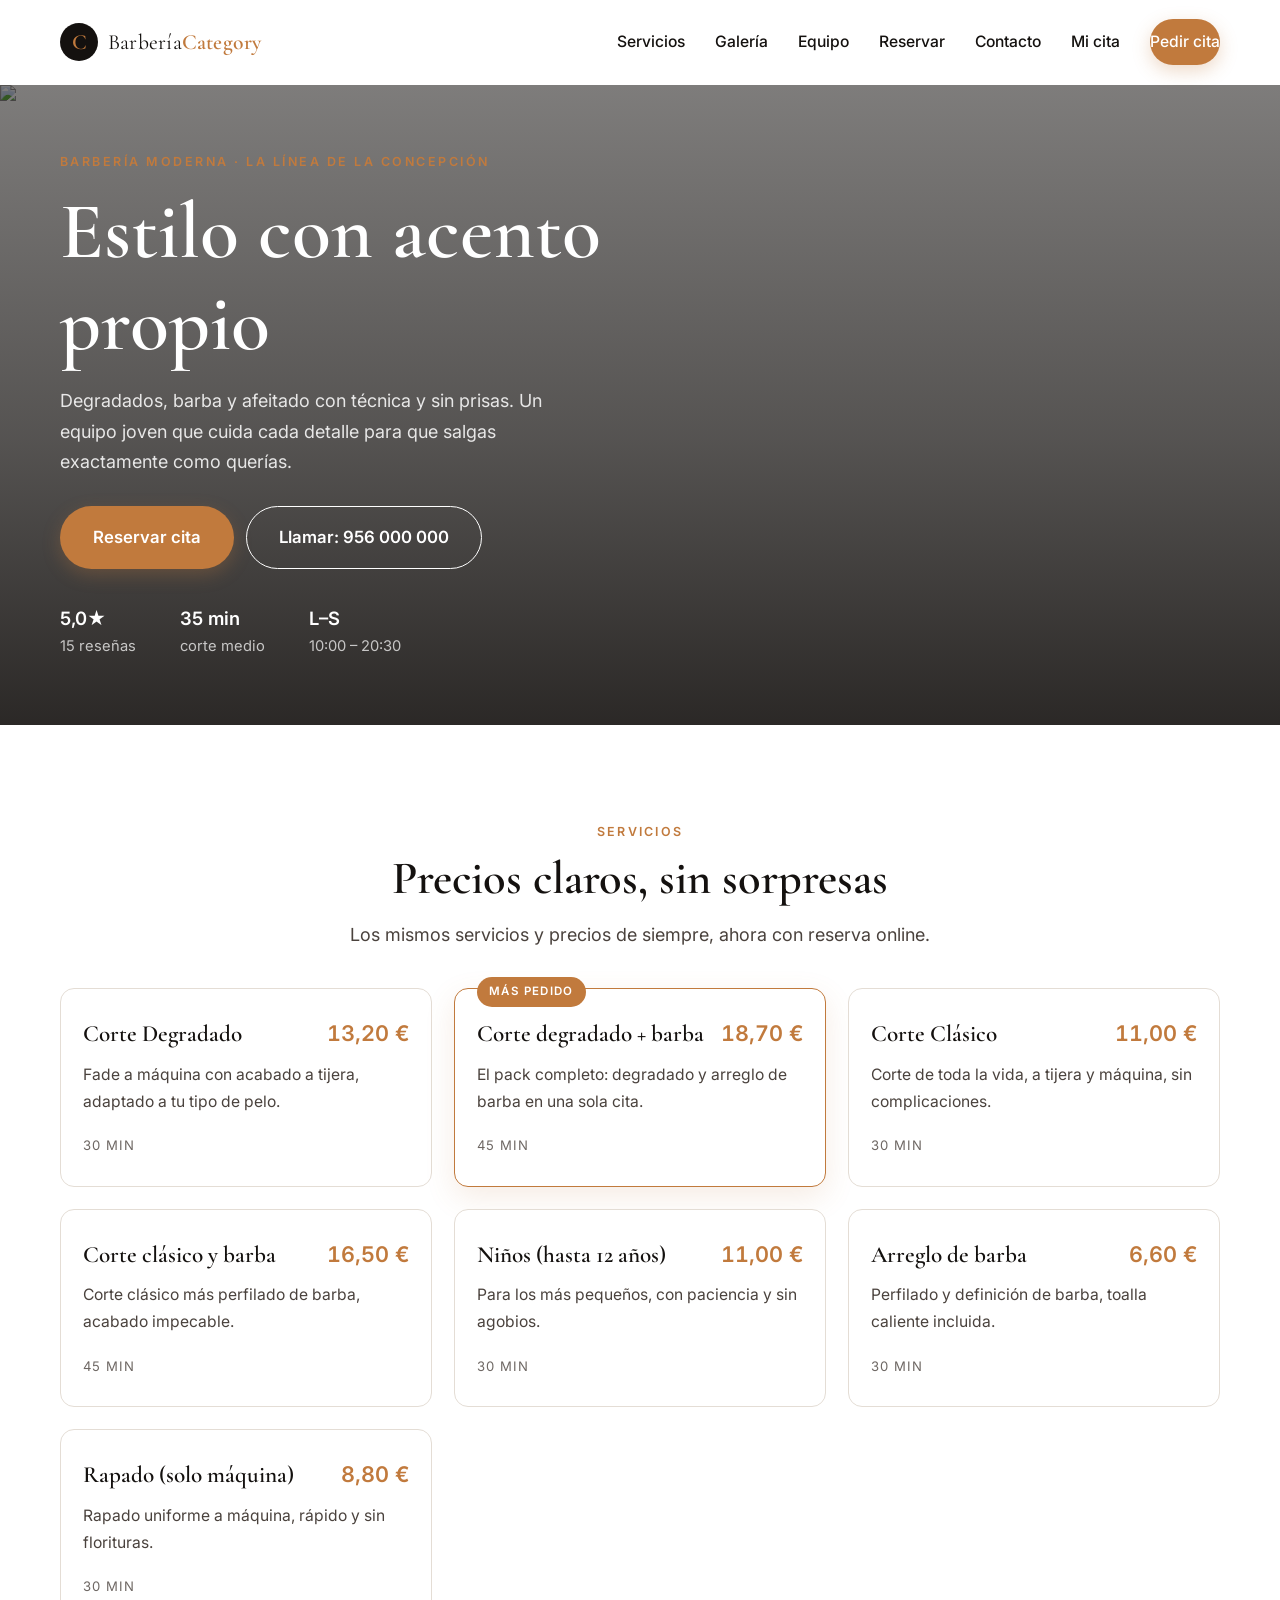
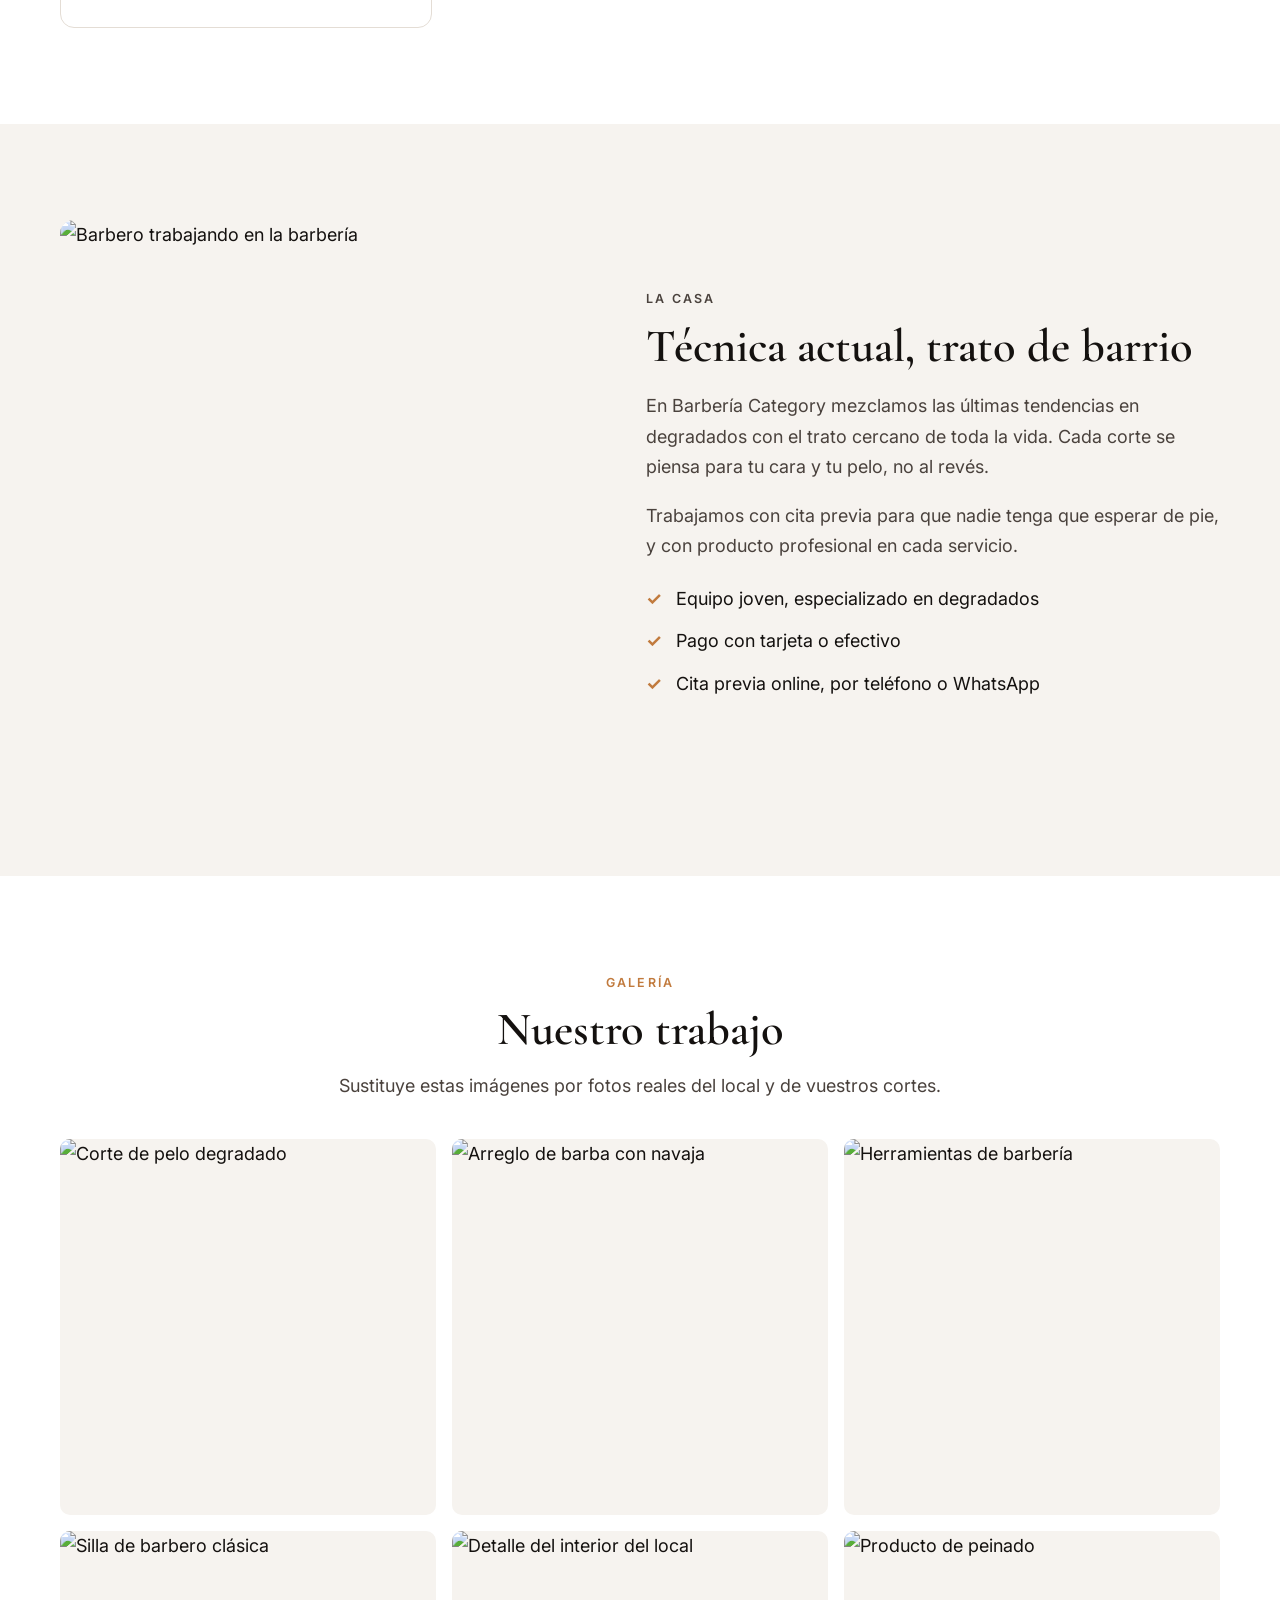
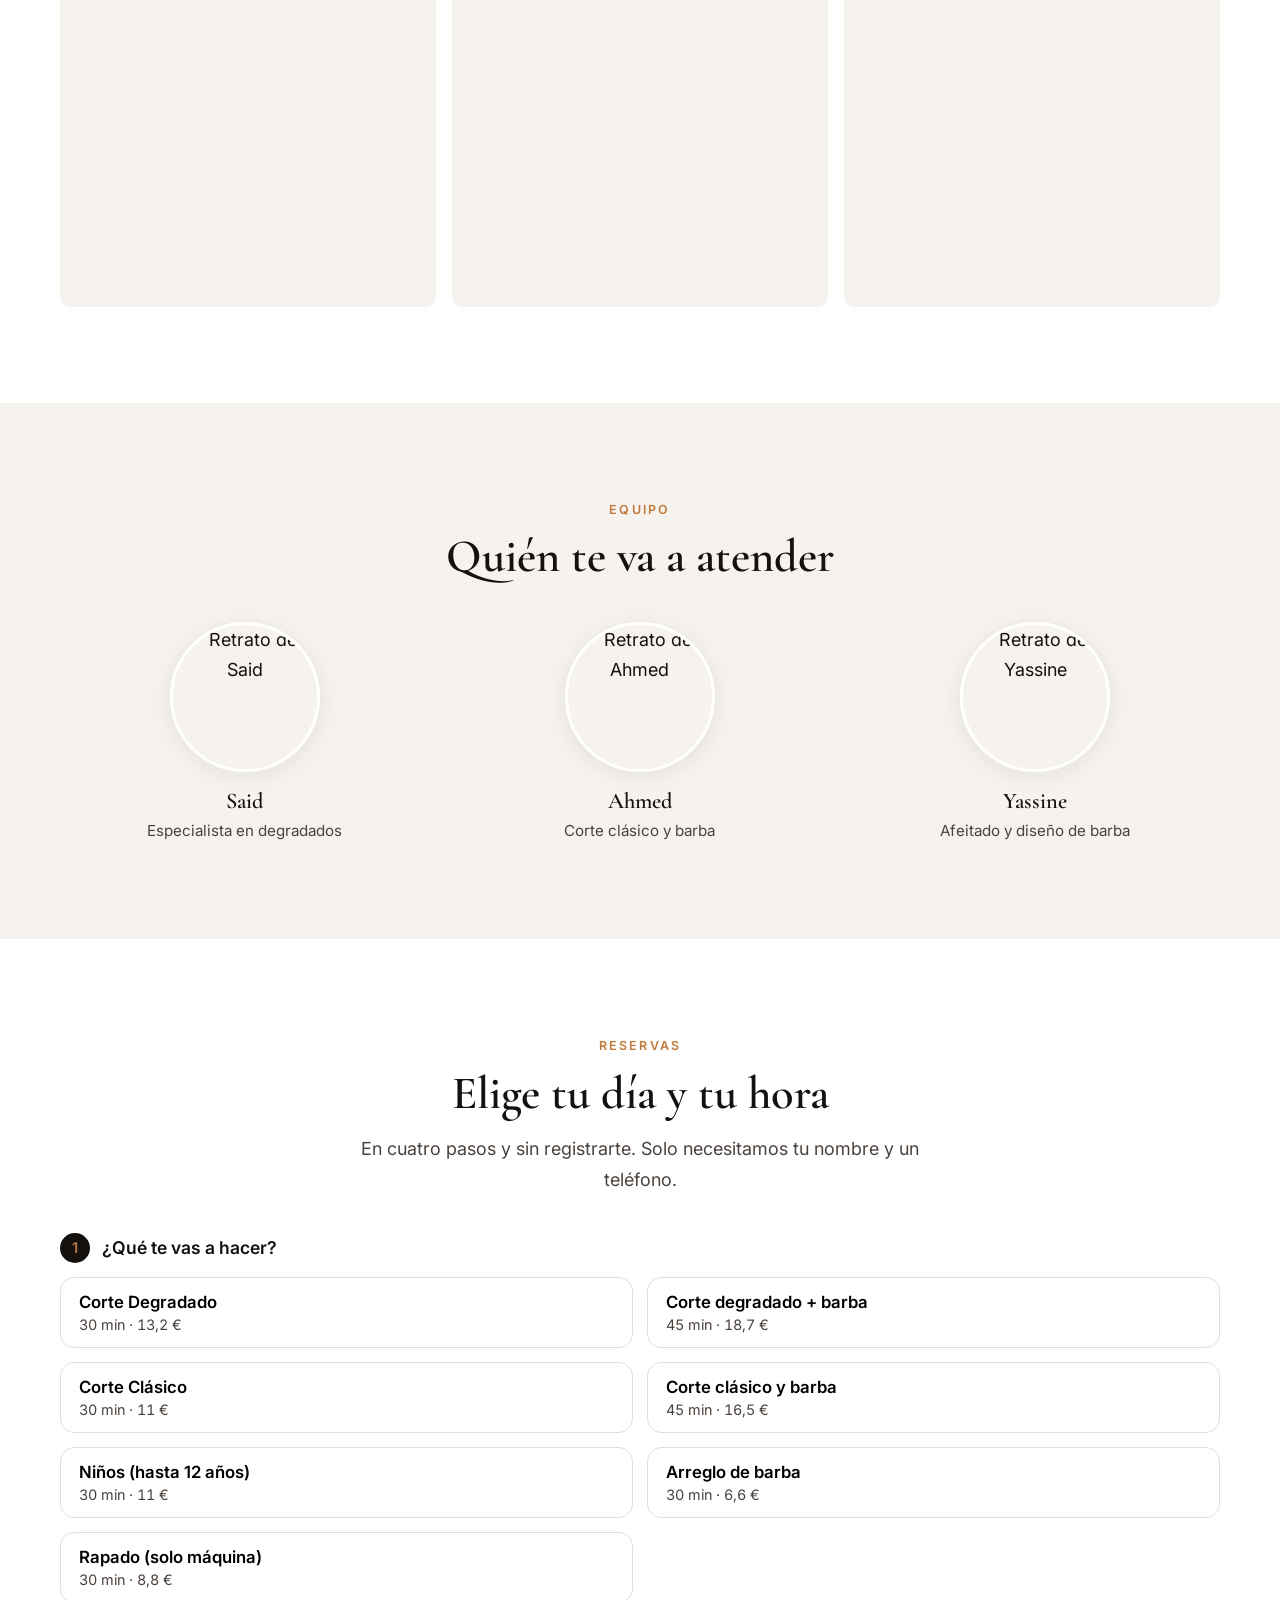
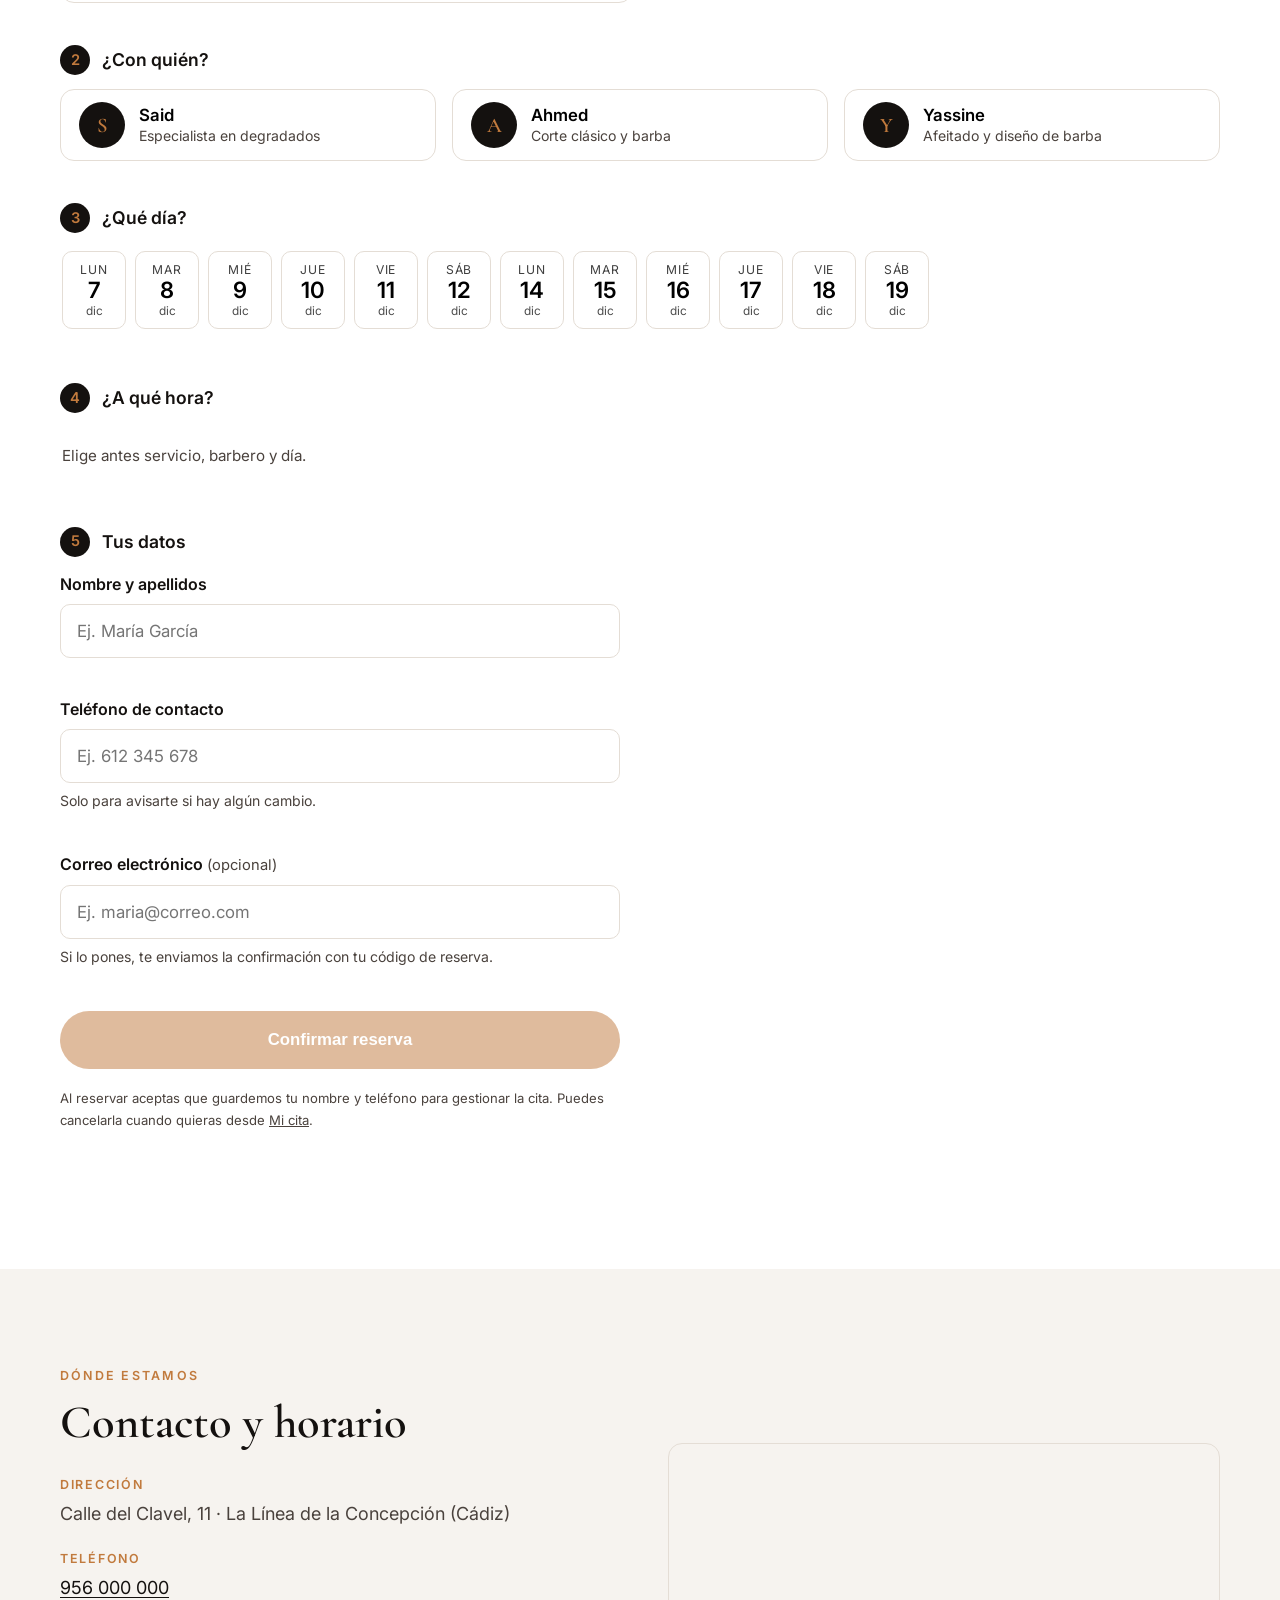
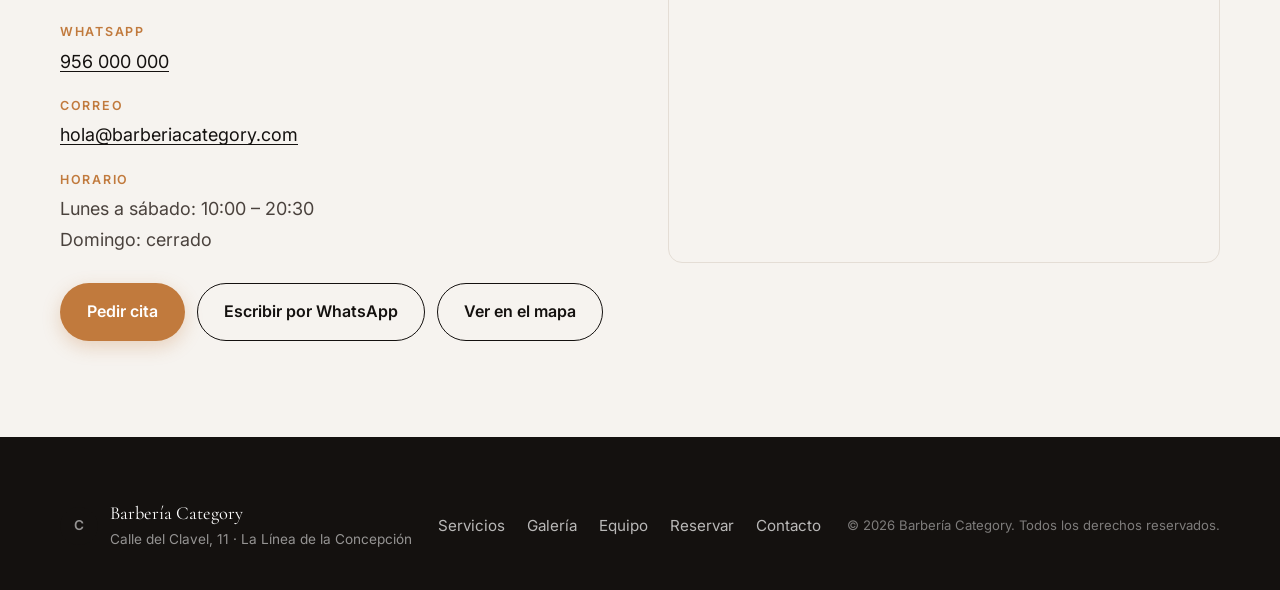
==== demos/barberia-category/index.html @ 3d7990b7 "feat: add Barbería Category visual demo landing Restyled clone of the Barbería Domínguez template (o" ====
<!DOCTYPE html>
<html lang="es">
<head>
<meta charset="UTF-8">
<meta name="viewport" content="width=device-width, initial-scale=1.0">
<title>Barbería Category — Barbería en La Línea de la Concepción</title>
<meta name="description" content="Barbería Category: cortes degradados, barba y afeitado en La Línea de la Concepción. Reserva tu cita online en segundos.">
<link rel="preconnect" href="https://fonts.googleapis.com">
<link rel="preconnect" href="https://fonts.gstatic.com" crossorigin>
<link href="https://fonts.googleapis.com/css2?family=Cormorant+Garamond:wght@400;500;600&family=Inter:wght@300;400;500;600&display=swap" rel="stylesheet">
<link rel="stylesheet" href="styles.css?v=1">
</head>
<body>

<!-- ============ CABECERA ============ -->
<header class="header" id="header">
  <div class="container header__inner">
    <a href="#inicio" class="logo">
      <span class="logo__mark">C</span>
      <span class="logo__text">Barbería<strong>Category</strong></span>
    </a>

    <nav class="nav" id="nav">
      <a href="#servicios">Servicios</a>
      <a href="#galeria">Galería</a>
      <a href="#equipo">Equipo</a>
      <a href="#reservar">Reservar</a>
      <a href="#contacto">Contacto</a>
      <a href="mi-cita.html">Mi cita</a>
      <a href="#reservar" class="btn btn--primary nav__cta">Pedir cita</a>
    </nav>

    <button class="burger" id="burger" aria-label="Abrir menú" aria-expanded="false" aria-controls="nav">
      <span></span><span></span><span></span>
    </button>
  </div>
</header>

<!-- ============ HERO ============ -->
<section class="hero" id="inicio">
  <!-- IMAGEN 1: cambia el src por una foto real del local (recomendado 1600x1000px) -->
  <img class="hero__bg"
       src="https://images.unsplash.com/photo-1503951914875-452162b0f3f1?auto=format&fit=crop&w=1600&q=80"
       alt="Interior de la barbería">
  <div class="hero__overlay"></div>

  <div class="container hero__content">
    <p class="hero__eyebrow">Barbería moderna · La Línea de la Concepción</p>
    <h1 class="hero__title">Estilo con acento propio</h1>
    <p class="hero__text">
      Degradados, barba y afeitado con técnica y sin prisas. Un equipo joven
      que cuida cada detalle para que salgas exactamente como querías.
    </p>
    <div class="hero__actions">
      <a href="#reservar" class="btn btn--primary btn--lg">Reservar cita</a>
      <a href="tel:+34956000000" class="btn btn--ghost btn--lg">Llamar: 956 000 000</a>
    </div>
    <ul class="hero__facts">
      <li><strong>5,0★</strong> 15 reseñas</li>
      <li><strong>35 min</strong> corte medio</li>
      <li><strong>L–S</strong> 10:00 – 20:30</li>
    </ul>
  </div>
</section>

<!-- ============ SERVICIOS ============ -->
<section class="section" id="servicios">
  <div class="container">
    <header class="section__head">
      <p class="eyebrow">Servicios</p>
      <h2 class="section__title">Precios claros, sin sorpresas</h2>
      <p class="section__sub">Los mismos servicios y precios de siempre, ahora con reserva online.</p>
    </header>

    <div class="services">
      <article class="service">
        <div class="service__top">
          <h3>Corte Degradado</h3>
          <span class="service__price">13,20 €</span>
        </div>
        <p>Fade a máquina con acabado a tijera, adaptado a tu tipo de pelo.</p>
        <span class="service__meta">30 min</span>
      </article>

      <article class="service service--featured">
        <span class="service__tag">Más pedido</span>
        <div class="service__top">
          <h3>Corte degradado + barba</h3>
          <span class="service__price">18,70 €</span>
        </div>
        <p>El pack completo: degradado y arreglo de barba en una sola cita.</p>
        <span class="service__meta">45 min</span>
      </article>

      <article class="service">
        <div class="service__top">
          <h3>Corte Clásico</h3>
          <span class="service__price">11,00 €</span>
        </div>
        <p>Corte de toda la vida, a tijera y máquina, sin complicaciones.</p>
        <span class="service__meta">30 min</span>
      </article>

      <article class="service">
        <div class="service__top">
          <h3>Corte clásico y barba</h3>
          <span class="service__price">16,50 €</span>
        </div>
        <p>Corte clásico más perfilado de barba, acabado impecable.</p>
        <span class="service__meta">45 min</span>
      </article>

      <article class="service">
        <div class="service__top">
          <h3>Niños (hasta 12 años)</h3>
          <span class="service__price">11,00 €</span>
        </div>
        <p>Para los más pequeños, con paciencia y sin agobios.</p>
        <span class="service__meta">30 min</span>
      </article>

      <article class="service">
        <div class="service__top">
          <h3>Arreglo de barba</h3>
          <span class="service__price">6,60 €</span>
        </div>
        <p>Perfilado y definición de barba, toalla caliente incluida.</p>
        <span class="service__meta">30 min</span>
      </article>

      <article class="service">
        <div class="service__top">
          <h3>Rapado (solo máquina)</h3>
          <span class="service__price">8,80 €</span>
        </div>
        <p>Rapado uniforme a máquina, rápido y sin florituras.</p>
        <span class="service__meta">30 min</span>
      </article>
    </div>
  </div>
</section>

<!-- ============ SOBRE NOSOTROS ============ -->
<section class="section section--alt" id="nosotros">
  <div class="container about">
    <div class="about__media">
      <!-- IMAGEN 2: cambia el src (recomendado 900x1100px) -->
      <img src="https://images.unsplash.com/photo-1585747860715-2ba37e788b70?auto=format&fit=crop&w=900&q=80"
           alt="Barbero trabajando en la barbería" loading="lazy">
    </div>
    <div class="about__text">
      <p class="eyebrow">La casa</p>
      <h2 class="section__title">Técnica actual, trato de barrio</h2>
      <p>
        En Barbería Category mezclamos las últimas tendencias en degradados
        con el trato cercano de toda la vida. Cada corte se piensa para tu
        cara y tu pelo, no al revés.
      </p>
      <p>
        Trabajamos con cita previa para que nadie tenga que esperar de pie,
        y con producto profesional en cada servicio.
      </p>
      <ul class="checklist">
        <li>Equipo joven, especializado en degradados</li>
        <li>Pago con tarjeta o efectivo</li>
        <li>Cita previa online, por teléfono o WhatsApp</li>
      </ul>
    </div>
  </div>
</section>

<!-- ============ GALERÍA ============ -->
<section class="section" id="galeria">
  <div class="container">
    <header class="section__head">
      <p class="eyebrow">Galería</p>
      <h2 class="section__title">Nuestro trabajo</h2>
      <p class="section__sub">Sustituye estas imágenes por fotos reales del local y de vuestros cortes.</p>
    </header>

    <div class="gallery">
      <!-- IMÁGENES 3 a 8: cambia cada src (recomendado 800x800px) -->
      <figure class="gallery__item">
        <img src="https://images.unsplash.com/photo-1621605815971-fbc98d665033?auto=format&fit=crop&w=800&q=80" alt="Corte de pelo degradado" loading="lazy">
      </figure>
      <figure class="gallery__item">
        <img src="https://images.unsplash.com/photo-1599351431202-1e0f0137899a?auto=format&fit=crop&w=800&q=80" alt="Arreglo de barba con navaja" loading="lazy">
      </figure>
      <figure class="gallery__item">
        <img src="https://images.unsplash.com/photo-1622286342621-4bd786c2447c?auto=format&fit=crop&w=800&q=80" alt="Herramientas de barbería" loading="lazy">
      </figure>
      <figure class="gallery__item">
        <img src="https://images.unsplash.com/photo-1600948836101-f9ffda59d250?auto=format&fit=crop&w=800&q=80" alt="Silla de barbero clásica" loading="lazy">
      </figure>
      <figure class="gallery__item">
        <img src="https://images.unsplash.com/photo-1503951914875-452162b0f3f1?auto=format&fit=crop&w=800&q=80" alt="Detalle del interior del local" loading="lazy">
      </figure>
      <figure class="gallery__item">
        <img src="https://images.unsplash.com/photo-1517832606299-7ae9b720a186?auto=format&fit=crop&w=800&q=80" alt="Producto de peinado" loading="lazy">
      </figure>
    </div>
  </div>
</section>

<!-- ============ EQUIPO ============ -->
<section class="section section--alt" id="equipo">
  <div class="container">
    <header class="section__head">
      <p class="eyebrow">Equipo</p>
      <h2 class="section__title">Quién te va a atender</h2>
    </header>

    <div class="team">
      <!-- IMÁGENES 9 a 11: retratos reales del equipo (recomendado 600x600px) -->
      <article class="member">
        <img src="https://images.unsplash.com/photo-1507003211169-0a1dd7228f2d?auto=format&fit=crop&w=600&q=80" alt="Retrato de Said" loading="lazy">
        <h3>Said</h3>
        <p>Especialista en degradados</p>
      </article>
      <article class="member">
        <img src="https://images.unsplash.com/photo-1500648767791-00dcc994a43e?auto=format&fit=crop&w=600&q=80" alt="Retrato de Ahmed" loading="lazy">
        <h3>Ahmed</h3>
        <p>Corte clásico y barba</p>
      </article>
      <article class="member">
        <img src="https://images.unsplash.com/photo-1531427186611-ecfd6d936c79?auto=format&fit=crop&w=600&q=80" alt="Retrato de Yassine" loading="lazy">
        <h3>Yassine</h3>
        <p>Afeitado y diseño de barba</p>
      </article>
    </div>
  </div>
</section>

<!-- ============ RESERVAR ============ -->
<section class="section" id="reservar">
  <div class="container">
    <header class="section__head">
      <p class="eyebrow">Reservas</p>
      <h2 class="section__title">Elige tu día y tu hora</h2>
      <p class="section__sub">
        En cuatro pasos y sin registrarte. Solo necesitamos tu nombre y un teléfono.
      </p>
    </header>

    <!-- ---- Paso 1: servicio ---- -->
    <div class="step" data-step="1">
      <p class="step__label"><span class="step__num">1</span> ¿Qué te vas a hacer?</p>
      <div class="options" id="serviceList" role="radiogroup" aria-label="Elige servicio">
        <!-- Los rellena la base de datos. Si no hay conexión, se usan estos. -->
      </div>
    </div>

    <!-- ---- Paso 2: barbero ---- -->
    <div class="step" data-step="2">
      <p class="step__label"><span class="step__num">2</span> ¿Con quién?</p>
      <div class="barbers" id="barberList" role="radiogroup" aria-label="Elige barbero">
      </div>
    </div>

    <!-- ---- Paso 3: día ---- -->
    <div class="step" data-step="3">
      <p class="step__label"><span class="step__num">3</span> ¿Qué día?</p>
      <div class="days" id="dayList" role="radiogroup" aria-label="Elige día"></div>
    </div>

    <!-- ---- Paso 4: hora ---- -->
    <div class="step" data-step="4">
      <p class="step__label"><span class="step__num">4</span> ¿A qué hora?</p>
      <div class="slots" id="slotList" aria-live="polite">
        <p class="slots__hint">Elige antes servicio, barbero y día.</p>
      </div>
    </div>

    <!-- ---- Paso 5: datos ---- -->
    <div class="step" data-step="5">
      <p class="step__label"><span class="step__num">5</span> Tus datos</p>
      <form class="bookform" id="bookForm" novalidate>
        <div class="bookform__row">
          <label for="fName">Nombre y apellidos</label>
          <input type="text" id="fName" name="name" autocomplete="name"
                 required minlength="2" placeholder="Ej. María García">
          <span class="bookform__err" data-for="fName"></span>
        </div>

        <div class="bookform__row">
          <label for="fPhone">Teléfono de contacto</label>
          <input type="tel" id="fPhone" name="phone" autocomplete="tel"
                 inputmode="numeric" required placeholder="Ej. 612 345 678">
          <span class="bookform__hint">Solo para avisarte si hay algún cambio.</span>
          <span class="bookform__err" data-for="fPhone"></span>
        </div>

        <div class="bookform__row">
          <label for="fEmail">Correo electrónico <span class="opcional">(opcional)</span></label>
          <input type="email" id="fEmail" name="email" autocomplete="email"
                 inputmode="email" placeholder="Ej. maria@correo.com">
          <span class="bookform__hint">
            Si lo pones, te enviamos la confirmación con tu código de reserva.
          </span>
          <span class="bookform__err" data-for="fEmail"></span>
        </div>

        <!-- Resumen antes de confirmar: que nadie reserve a ciegas -->
        <div class="summary" id="summary" hidden>
          <p class="summary__title">Vas a reservar</p>
          <p class="summary__line" id="summaryLine"></p>
        </div>

        <button type="submit" class="btn btn--primary btn--lg bookform__submit"
                id="submitBtn" disabled>Confirmar reserva</button>

        <p class="bookform__legal">
          Al reservar aceptas que guardemos tu nombre y teléfono para gestionar la cita.
          Puedes cancelarla cuando quieras desde <a href="mi-cita.html">Mi cita</a>.
        </p>
      </form>
    </div>

    <!-- ---- Confirmación ---- -->
    <div class="done" id="done" hidden>
      <div class="done__mark">✓</div>
      <h3 class="done__title">¡Cita confirmada!</h3>
      <p class="done__detail" id="doneDetail"></p>
      <div class="codigo" id="codigoCaja" hidden>
        <p class="codigo__label">Tu código de reserva</p>
        <p class="codigo__valor" id="codigoValor"></p>
        <p class="codigo__nota">
          Apúntalo: con él y tu teléfono puedes cambiar o cancelar la cita.
        </p>
        <p class="codigo__mail" id="avisoEmail" hidden>
          Te lo hemos enviado también por correo.
        </p>
        <p class="codigo__mail codigo__mail--ojo" id="avisoSinEmail" hidden>
          No nos has dejado correo, así que apunta este código.
        </p>
      </div>

      <!-- Atajo: el enlace ya lleva teléfono y código, así el cliente no
           tiene que escribir nada para gestionar su cita. -->
      <div class="guardar" id="guardarCaja" hidden>
        <p class="guardar__titulo">Guarda este enlace</p>
        <p class="guardar__texto">
          Ábrelo cuando quieras para cambiar o cancelar tu cita, sin escribir nada.
        </p>
        <div class="guardar__acciones">
          <a class="btn btn--primary" id="miCitaLink" href="#">Abrir mi cita</a>
          <button type="button" class="btn btn--ghost" id="copiarBtn">Copiar enlace</button>
        </div>
        <p class="guardar__ok" id="copiadoAviso" hidden>Enlace copiado ✓</p>
      </div>
      <p class="done__note">
        Te esperamos en Calle del Clavel, 11.
      </p>
      <div class="done__actions">
        <a class="btn btn--ghost" href="tel:+34956000000">Llamar a la barbería</a>
        <button type="button" class="btn btn--ghost" id="againBtn">Reservar otra cita</button>
      </div>
    </div>

    <!-- Aviso de error, para que nunca quede en pantalla muerta -->
    <div class="alert" id="alert" hidden role="alert">
      <p id="alertMsg"></p>
      <a class="btn btn--primary" href="tel:+34956000000">Reservar por teléfono</a>
    </div>
  </div>
</section>

<!-- ============ CONTACTO ============ -->
<section class="section section--alt" id="contacto">
  <div class="container contact">
    <div class="contact__block">
      <p class="eyebrow">Dónde estamos</p>
      <h2 class="section__title">Contacto y horario</h2>

      <dl class="info">
        <div>
          <dt>Dirección</dt>
          <dd>Calle del Clavel, 11 · La Línea de la Concepción (Cádiz)</dd>
        </div>
        <div>
          <dt>Teléfono</dt>
          <dd><a href="tel:+34956000000">956 000 000</a></dd>
        </div>
        <div>
          <dt>WhatsApp</dt>
          <dd><a href="https://wa.me/34956000000" target="_blank" rel="noopener">956 000 000</a></dd>
        </div>
        <div>
          <dt>Correo</dt>
          <dd><a href="mailto:hola@barberiacategory.com">hola@barberiacategory.com</a></dd>
        </div>
        <div>
          <dt>Horario</dt>
          <dd>Lunes a sábado: 10:00 – 20:30<br>Domingo: cerrado</dd>
        </div>
      </dl>

      <div class="contact__actions">
        <a class="btn btn--primary" href="#reservar">Pedir cita</a>
        <a class="btn btn--ghost" href="https://wa.me/34956000000" target="_blank" rel="noopener">Escribir por WhatsApp</a>
        <a class="btn btn--ghost" href="https://maps.google.com/?q=Calle+del+Clavel+11+La+Linea+de+la+Concepcion" target="_blank" rel="noopener">Ver en el mapa</a>
      </div>
    </div>

    <div class="contact__map">
      <!-- Iframe de Google Maps con la dirección real del negocio -->
      <iframe
        src="https://www.google.com/maps?q=Calle+del+Clavel+11+La+Linea+de+la+Concepcion&output=embed"
        title="Mapa de la barbería"
        width="100%" height="100%" style="border:0" loading="lazy"
        referrerpolicy="no-referrer-when-downgrade"></iframe>
    </div>
  </div>
</section>

<!-- ============ PIE ============ -->
<footer class="footer">
  <div class="container footer__inner">
    <div class="footer__brand">
      <span class="logo__mark">C</span>
      <p>Barbería Category<br><span>Calle del Clavel, 11 · La Línea de la Concepción</span></p>
    </div>
    <nav class="footer__nav">
      <a href="#servicios">Servicios</a>
      <a href="#galeria">Galería</a>
      <a href="#equipo">Equipo</a>
      <a href="#reservar">Reservar</a>
      <a href="#contacto">Contacto</a>
    </nav>
    <p class="footer__legal">© 2026 Barbería Category. Todos los derechos reservados.</p>
  </div>
</footer>

<!-- Botón fijo de reserva en móvil -->
<a href="#reservar" class="sticky-cta">Pedir cita</a>

<script>
  // Menú móvil
  const burger = document.getElementById('burger');
  const nav = document.getElementById('nav');
  burger.addEventListener('click', () => {
    const open = nav.classList.toggle('nav--open');
    burger.classList.toggle('burger--open', open);
    burger.setAttribute('aria-expanded', open);
    burger.setAttribute('aria-label', open ? 'Cerrar menú' : 'Abrir menú');
  });
  nav.querySelectorAll('a').forEach(a => a.addEventListener('click', () => {
    nav.classList.remove('nav--open');
    burger.classList.remove('burger--open');
    burger.setAttribute('aria-expanded', 'false');
  }));

  // =====================================================================
  //  RESERVAS
  //  Demo visual: sin Supabase configurado todavía, así que corre siempre
  //  en modo DEMO con estos datos de muestra. En cuanto se conecte una
  //  base de datos real (mismo patrón que Barbería Domínguez), pega aquí
  //  la URL y la clave anon y el resto del flujo funciona igual.
  // =====================================================================

  // --- Configuración: pega aquí los datos de Supabase cuando toque ---
  const SUPABASE_URL  = '';   // https://xxxxx.supabase.co
  const SUPABASE_ANON  = '';  // la clave anon (pública, no la service_role)

  // Quita la barra final y un /rest/v1 de más, por si se pegan de sobra
  const BASE = SUPABASE_URL.trim().replace(/\/+$/,'').replace(/\/rest\/v1$/,'');
  const CONECTADO = Boolean(BASE && SUPABASE_ANON);

  // Datos de muestra para ver el diseño antes de conectar la base de datos
  const DEMO = {
    servicios: [
      { id:'s1', name:'Corte Degradado',        duration_min:30, price_cents:1320 },
      { id:'s2', name:'Corte degradado + barba', duration_min:45, price_cents:1870 },
      { id:'s3', name:'Corte Clásico',          duration_min:30, price_cents:1100 },
      { id:'s4', name:'Corte clásico y barba',  duration_min:45, price_cents:1650 },
      { id:'s5', name:'Niños (hasta 12 años)',  duration_min:30, price_cents:1100 },
      { id:'s6', name:'Arreglo de barba',       duration_min:30, price_cents:660 },
      { id:'s7', name:'Rapado (solo máquina)',  duration_min:30, price_cents:880 }
    ],
    barberos: [
      { id:'b1', name:'Said',    specialty:'Especialista en degradados' },
      { id:'b2', name:'Ahmed',   specialty:'Corte clásico y barba' },
      { id:'b3', name:'Yassine', specialty:'Afeitado y diseño de barba' }
    ]
  };

  // Estado de la reserva en curso
  const sel = { servicio:null, barbero:null, dia:null, hora:null };

  const $ = id => document.getElementById(id);
  const euros = c => (c/100).toLocaleString('es-ES',
    { style:'currency', currency:'EUR', minimumFractionDigits:0 });

  // --- Llamadas a Supabase (funciones RPC, nunca a las tablas) ---
  async function rpc(fn, params) {
    const r = await fetch(`${BASE}/rest/v1/rpc/${fn}`, {
      method:'POST',
      headers:{
        'Content-Type':'application/json',
        'apikey': SUPABASE_ANON,
        'Authorization': `Bearer ${SUPABASE_ANON}`
      },
      body: JSON.stringify(params)
    });
    if (!r.ok) {
      const t = await r.text();
      throw new Error(t || `Error ${r.status}`);
    }
    return r.json();
  }

  function mostrarError(msg) {
    $('alertMsg').textContent = msg;
    $('alert').hidden = false;
  }
  const limpiarError = () => { $('alert').hidden = true; };

  // --- Paso 1: servicios ---
  async function cargarServicios() {
    let lista = DEMO.servicios;
    if (CONECTADO) {
      try { lista = await rpc('servicios_activos', {}); }
      catch (e) { console.warn('Servicios: usando demo', e); }
    }
    $('serviceList').innerHTML = lista.map(s => `
      <button type="button" class="option" role="radio" aria-checked="false"
              data-id="${s.id}" data-name="${s.name}" data-dur="${s.duration_min}">
        <span class="option__name">${s.name}</span>
        <span class="option__meta">${s.duration_min} min · ${euros(s.price_cents)}</span>
      </button>`).join('');

    $('serviceList').querySelectorAll('.option').forEach(b => {
      b.addEventListener('click', () => {
        marcar($('serviceList'), b);
        sel.servicio = { id:b.dataset.id, name:b.dataset.name, dur:+b.dataset.dur };
        cargarHuecos();
        revisar();
      });
    });
  }

  // --- Paso 2: barberos ---
  async function cargarBarberos() {
    let lista = DEMO.barberos;
    if (CONECTADO) {
      try { lista = await rpc('barberos_activos', {}); }
      catch (e) { console.warn('Barberos: usando demo', e); }
    }
    $('barberList').innerHTML = lista.map(b => `
      <button type="button" class="barber" role="radio" aria-checked="false"
              data-id="${b.id}" data-name="${b.name}">
        <span class="barber__avatar">${b.name.charAt(0)}</span>
        <span class="barber__info">
          <strong>${b.name}</strong>
          <small>${b.specialty || ''}</small>
        </span>
      </button>`).join('');

    $('barberList').querySelectorAll('.barber').forEach(b => {
      b.addEventListener('click', () => {
        marcar($('barberList'), b, 'is-active');
        sel.barbero = { id:b.dataset.id, name:b.dataset.name };
        cargarHuecos();
        revisar();
      });
    });
  }

  // --- Paso 3: los días que permita la configuración ---
  // El número lo decide la base de datos, no este código: así el jefe lo
  // cambia desde el panel sin tocar el HTML.
  let DIAS_VISTA = 14;

  async function cargarConfig() {
    if (!CONECTADO) return;
    try {
      const c = await rpc('config_publica', {});
      if (c && c[0]?.dias_antelacion) DIAS_VISTA = c[0].dias_antelacion;
    } catch (e) { /* nos quedamos con el valor por defecto */ }
  }

  function cargarDias() {
    const hoy = new Date(); hoy.setHours(0,0,0,0);
    let html = '';
    for (let i = 0; i <= DIAS_VISTA; i++) {
      const d = new Date(hoy); d.setDate(d.getDate() + i);
      if (d.getDay() === 0) continue;                 // domingo cerrado
      // Fecha local, no UTC: con toISOString() en España el día
      // retrocede al anterior y se ofrecían días desplazados.
      const iso = `${d.getFullYear()}-${String(d.getMonth()+1).padStart(2,'0')}` +
                  `-${String(d.getDate()).padStart(2,'0')}`;
      const dia = d.toLocaleDateString('es-ES', { weekday:'short' });
      html += `
        <button type="button" class="day" role="radio" aria-checked="false" data-date="${iso}">
          <span class="day__name">${i === 0 ? 'Hoy' : dia}</span>
          <span class="day__num">${d.getDate()}</span>
          <span class="day__mon">${d.toLocaleDateString('es-ES',{month:'short'})}</span>
        </button>`;
    }
    $('dayList').innerHTML = html;
    $('dayList').querySelectorAll('.day').forEach(b => {
      b.addEventListener('click', () => {
        marcar($('dayList'), b);
        sel.dia = b.dataset.date;
        cargarHuecos();
        revisar();
      });
    });
  }

  // --- Paso 4: huecos reales ---
  async function cargarHuecos() {
    const caja = $('slotList');
    sel.hora = null;
    revisar();

    if (!sel.servicio || !sel.barbero || !sel.dia) {
      caja.innerHTML = '<p class="slots__hint">Elige antes servicio, barbero y día.</p>';
      return;
    }

    caja.innerHTML = '<p class="slots__hint">Buscando huecos libres…</p>';

    let horas = [];
    if (CONECTADO) {
      try {
        horas = await rpc('huecos_libres', {
          p_barber: sel.barbero.id,
          p_service: sel.servicio.id,
          p_dia: sel.dia
        });
      } catch (e) {
        caja.innerHTML = '';
        mostrarError('No hemos podido consultar los huecos. Inténtalo de nuevo o llámanos.');
        return;
      }
    } else {
      horas = huecosDemo();
    }

    if (!horas.length) {
      caja.innerHTML = `<p class="slots__empty">
        No quedan huecos ese día con ${sel.barbero.name}.
        Prueba otro día u otro barbero.</p>`;
      return;
    }

    caja.innerHTML = horas.map(h => {
      const t = new Date(h.slot || h);
      const hhmm = t.toLocaleTimeString('es-ES',
        { hour:'2-digit', minute:'2-digit', hour12:false });
      return `<button type="button" class="slot" data-iso="${t.toISOString()}">${hhmm}</button>`;
    }).join('');

    caja.querySelectorAll('.slot').forEach(b => {
      b.addEventListener('click', () => {
        caja.querySelectorAll('.slot').forEach(x => x.classList.remove('is-active'));
        b.classList.add('is-active');
        sel.hora = b.dataset.iso;
        revisar();
      });
    });
  }

  // Horas de ejemplo mientras no hay base de datos
  function huecosDemo() {
    const out = [];
    const base = new Date(sel.dia + 'T10:00:00');
    for (let i = 0; i < 14; i++) {
      const t = new Date(base.getTime() + i * 45 * 60000);
      if (t.getHours() >= 14 && t.getHours() < 16) continue;   // comida
      if (t > new Date()) out.push(t.toISOString());
    }
    return out;
  }

  // --- Utilidades de selección ---
  function marcar(caja, btn, clase = 'is-active') {
    caja.querySelectorAll('[role=radio]').forEach(x => {
      x.classList.remove(clase);
      x.setAttribute('aria-checked','false');
    });
    btn.classList.add(clase);
    btn.setAttribute('aria-checked','true');
  }

  // --- Validación y resumen ---
  const telValido = v => /^[6-9]\d{8}$/.test(v.replace(/[\s-]/g,''));
  // El correo es opcional: vacío vale, pero si se escribe debe ser válido
  const emailValido = v => v.trim() === '' || /^[^@\s]+@[^@\s]+\.[a-z]{2,}$/i.test(v.trim());

  function revisar() {
    const nombre = $('fName').value.trim();
    const tel    = $('fPhone').value.trim();
    const listo  = sel.servicio && sel.barbero && sel.dia && sel.hora
                   && nombre.length >= 2 && telValido(tel)
                   && emailValido($('fEmail').value);
    $('submitBtn').disabled = !listo;

    if (sel.servicio && sel.barbero && sel.hora) {
      const t = new Date(sel.hora);
      $('summaryLine').textContent =
        `${sel.servicio.name} con ${sel.barbero.name} · ` +
        t.toLocaleDateString('es-ES',{weekday:'long', day:'numeric', month:'long'}) +
        ` a las ${t.toLocaleTimeString('es-ES',{hour:'2-digit',minute:'2-digit',hour12:false})}`;
      $('summary').hidden = false;
    } else {
      $('summary').hidden = true;
    }
  }

  ['fName','fPhone','fEmail'].forEach(id => $(id).addEventListener('input', () => {
    limpiarError();
    revisar();
  }));

  // --- Envío ---
  $('bookForm').addEventListener('submit', async e => {
    e.preventDefault();
    limpiarError();

    const nombre = $('fName').value.trim();
    const tel    = $('fPhone').value.replace(/[\s-]/g,'');

    if (!telValido(tel)) {
      $('alertMsg').textContent = '';
      document.querySelector('[data-for=fPhone]').textContent =
        'Escribe un teléfono español de 9 cifras.';
      return;
    }
    document.querySelector('[data-for=fPhone]').textContent = '';

    if (!emailValido($('fEmail').value)) {
      document.querySelector('[data-for=fEmail]').textContent =
        'Ese correo no parece válido. Revísalo o déjalo vacío.';
      return;
    }
    document.querySelector('[data-for=fEmail]').textContent = '';

    const btn = $('submitBtn');
    btn.disabled = true;
    btn.textContent = 'Reservando…';

    try {
      let codigo = null;
      if (CONECTADO) {
        // reservar() devuelve el código de reserva (ej. A7K2M9)
        codigo = await rpc('reservar', {
          p_barber: sel.barbero.id,
          p_service: sel.servicio.id,
          p_inicio: sel.hora,
          p_nombre: nombre,
          p_tel: tel,
          p_email: $('fEmail').value.trim() || null
        });
      } else {
        await new Promise(r => setTimeout(r, 600));   // simulación en demo
        codigo = 'DEMO26';
      }

      const hayEmail = $('fEmail').value.trim() !== '';

      if (codigo) {
        $('codigoValor').textContent = codigo;
        $('codigoCaja').hidden = false;
        $('avisoEmail').hidden = !hayEmail;
        $('avisoSinEmail').hidden = hayEmail;

        // Enlace con los dos datos ya puestos
        const url = new URL('mi-cita.html', location.href);
        url.searchParams.set('tel', tel);
        url.searchParams.set('cod', codigo);
        $('miCitaLink').href = url.toString();
        $('guardarCaja').hidden = false;

        // Para el botón de copiar
        window.__enlaceCita = url.toString();
      }

      const t = new Date(sel.hora);
      $('doneDetail').textContent =
        `${sel.servicio.name} con ${sel.barbero.name}, ` +
        t.toLocaleDateString('es-ES',{weekday:'long', day:'numeric', month:'long'}) +
        ` a las ${t.toLocaleTimeString('es-ES',{hour:'2-digit',minute:'2-digit',hour12:false})}.`;

      document.querySelectorAll('#reservar .step').forEach(s => s.hidden = true);
      $('done').hidden = false;
      $('done').scrollIntoView({ block:'center' });

    } catch (err) {
      const msg = String(err.message || '');
      // El hueco se ocupó entre que lo vio y le dio a confirmar
      if (/EMAIL_INVALIDO/i.test(msg)) {
        document.querySelector('[data-for=fEmail]').textContent =
          'Ese correo no parece válido. Revísalo o déjalo vacío.';
      } else if (/no_solapamiento|AFORO_COMPLETO|409|conflict/i.test(msg)) {
        mostrarError('Vaya, acaban de coger ese hueco. Elige otra hora, hemos actualizado la lista.');
        cargarHuecos();
      } else {
        mostrarError('No hemos podido completar la reserva. Inténtalo de nuevo o llámanos.');
      }
    } finally {
      btn.disabled = false;
      btn.textContent = 'Confirmar reserva';
      revisar();
    }
  });

  // --- Copiar el enlace de la cita ---
  $('copiarBtn').addEventListener('click', async () => {
    const url = window.__enlaceCita;
    if (!url) return;
    try {
      await navigator.clipboard.writeText(url);
      avisarCopiado();
    } catch (e) {
      // Safari antiguo y contextos sin permiso: selección manual
      const t = document.createElement('textarea');
      t.value = url;
      t.style.position = 'fixed';
      t.style.opacity = '0';
      document.body.appendChild(t);
      t.select();
      try { document.execCommand('copy'); avisarCopiado(); }
      catch (_) { prompt('Copia este enlace:', url); }
      document.body.removeChild(t);
    }
  });

  function avisarCopiado() {
    const a = $('copiadoAviso');
    a.hidden = false;
    setTimeout(() => { a.hidden = true; }, 2500);
  }

  // --- Volver a empezar ---
  $('againBtn').addEventListener('click', () => {
    sel.servicio = sel.barbero = sel.dia = sel.hora = null;
    $('bookForm').reset();
    document.querySelectorAll('#reservar [role=radio]').forEach(x => {
      x.classList.remove('is-active');
      x.setAttribute('aria-checked','false');
    });
    $('slotList').innerHTML = '<p class="slots__hint">Elige antes servicio, barbero y día.</p>';
    $('done').hidden = true;
    $('codigoCaja').hidden = true;
    $('guardarCaja').hidden = true;
    document.querySelectorAll('#reservar .step').forEach(s => s.hidden = false);
    $('summary').hidden = true;
    revisar();
    document.getElementById('reservar').scrollIntoView({ block:'start' });
  });

  cargarServicios();
  cargarBarberos();
  cargarConfig().then(cargarDias);

  // Oculta el botón fijo al llegar a la zona de reservas: si no, tapa
  // justo los días seleccionables del calendario en móvil.
  const sticky = document.querySelector('.sticky-cta');
  const booking = document.getElementById('reservar');

  // Cálculo directo por posición: funciona en cualquier navegador y no
  // depende de que se dispare ningún observador.
  const updateSticky = () => {
    const r = booking.getBoundingClientRect();
    const solapa = r.top < window.innerHeight - 40 && r.bottom > 0;
    sticky.classList.toggle('sticky-cta--hidden', solapa);
  };
  updateSticky();
  window.addEventListener('scroll', updateSticky, { passive: true });
  window.addEventListener('resize', updateSticky);

  // Sombra en la cabecera al hacer scroll
  const header = document.getElementById('header');
  const onScroll = () => header.classList.toggle('header--scrolled', window.scrollY > 20);
  onScroll();
  window.addEventListener('scroll', onScroll, { passive: true });
</script>

</body>
</html>
---- demos/barberia-category/styles.css ----
/* =========================================================
   Barbería Category — hoja de estilos
   Mobile-first. Cambia los colores en :root y listo.
   Basada en la plantilla de Barbería Domínguez, con paleta propia
   (cobre/ámbar en vez de dorado) para diferenciar la marca.
   ========================================================= */

:root{
  --ink:#14110f;          /* texto principal / fondo oscuro */
  --ink-soft:#4a423d;     /* texto secundario */
  --paper:#ffffff;
  --paper-alt:#f6f3ef;    /* fondo de secciones alternas */
  --line:#e4ddd5;
  --gold:#c17a3d;         /* color de marca (cobre/ámbar) */
  --gold-dark:#9c5f2b;

  --radius:14px;
  --radius-sm:10px;
  --shadow:0 4px 24px rgba(20,17,15,.08);
  --shadow-lg:0 18px 50px rgba(20,17,15,.14);

  --font-title:"Cormorant Garamond", Georgia, serif;
  --font-body:"Inter", -apple-system, BlinkMacSystemFont, "Segoe UI", Roboto, sans-serif;

  --pad:20px;
  --max:1160px;
}

*,*::before,*::after{ box-sizing:border-box; }

/* El atributo hidden debe ganar a cualquier display de más abajo */
[hidden]{ display:none !important; }

html{ scroll-behavior:smooth; -webkit-text-size-adjust:100%; }

body{
  margin:0;
  font-family:var(--font-body);
  /* Cuerpo generoso: se lee bien también a cierta distancia */
  font-size:17px;
  line-height:1.7;
  color:var(--ink);
  background:var(--paper);
  overflow-x:hidden;
}

img{ max-width:100%; display:block; }
a{ color:inherit; }

.container{
  width:100%;
  max-width:calc(var(--max) + var(--pad) * 2);
  margin:0 auto;
  padding:0 var(--pad);
}

/* ---------- Tipografía ---------- */
h1,h2,h3{ font-family:var(--font-title); font-weight:600; line-height:1.15; margin:0; }

.eyebrow{
  font-family:var(--font-body);
  font-size:.78rem;
  letter-spacing:.18em;
  text-transform:uppercase;
  color:var(--gold);
  margin:0 0 10px;
  font-weight:600;
}

.section__title{ font-size:clamp(1.9rem, 6vw, 2.9rem); margin-bottom:14px; }
.section__sub{ color:var(--ink-soft); margin:0 auto; max-width:56ch; }

/* ---------- Botones (grandes, fáciles de pulsar) ---------- */
.btn{
  display:inline-flex;
  align-items:center;
  justify-content:center;
  gap:8px;
  min-height:52px;
  padding:14px 26px;
  border-radius:999px;
  font-size:1rem;
  font-weight:600;
  text-decoration:none;
  border:1.5px solid transparent;
  transition:transform .15s ease, background .2s ease, color .2s ease, box-shadow .2s ease;
  cursor:pointer;
}
.btn--primary{ background:var(--gold); color:#fff; box-shadow:0 6px 18px rgba(193,122,61,.28); }
.btn--primary:hover{ background:var(--gold-dark); transform:translateY(-2px); }
.btn--ghost{ border-color:currentColor; background:transparent; }
.btn--ghost:hover{ background:rgba(255,255,255,.12); transform:translateY(-2px); }
.btn--lg{ min-height:58px; padding:16px 32px; font-size:1.05rem; }

/* =========================================================
   CABECERA
   ========================================================= */
.header{
  position:sticky; top:0; z-index:50;
  background:rgba(255,255,255,.94);
  backdrop-filter:blur(10px);
  border-bottom:1px solid transparent;
  transition:border-color .25s ease, box-shadow .25s ease;
}
.header--scrolled{ border-bottom-color:var(--line); box-shadow:0 2px 14px rgba(20,17,15,.05); }

.header__inner{
  display:flex; align-items:center; justify-content:space-between;
  min-height:68px;
}

.logo{ display:flex; align-items:center; gap:10px; text-decoration:none; }
.logo__mark{
  width:38px; height:38px; flex:0 0 38px;
  display:grid; place-items:center;
  background:var(--ink); color:var(--gold);
  font-family:var(--font-title); font-size:1.35rem; font-weight:600;
  border-radius:50%;
}
.logo__text{ font-family:var(--font-title); font-size:1.2rem; letter-spacing:.01em; }
.logo__text strong{ font-weight:600; color:var(--gold); }

/* Navegación: fuera de pantalla en móvil */
.nav{
  position:fixed; inset:68px 0 auto 0;
  background:var(--paper);
  border-bottom:1px solid var(--line);
  display:flex; flex-direction:column;
  padding:8px var(--pad) 24px;
  gap:2px;
  transform:translateY(-130%);
  transition:transform .3s ease;
  box-shadow:var(--shadow);
}
.nav--open{ transform:translateY(0); }
.nav a{
  text-decoration:none;
  padding:15px 4px;
  font-size:1.05rem;
  font-weight:500;
  border-bottom:1px solid var(--line);
}
.nav a:last-child{ border-bottom:none; }
.nav__cta{ margin-top:14px; }

.burger{
  width:46px; height:46px;
  display:grid; place-content:center; gap:5px;
  background:none; border:0; cursor:pointer; padding:0;
}
.burger span{
  display:block; width:24px; height:2px; background:var(--ink);
  transition:transform .25s ease, opacity .2s ease;
}
.burger--open span:nth-child(1){ transform:translateY(7px) rotate(45deg); }
.burger--open span:nth-child(2){ opacity:0; }
.burger--open span:nth-child(3){ transform:translateY(-7px) rotate(-45deg); }

/* =========================================================
   HERO
   ========================================================= */
.hero{
  position:relative;
  min-height:min(88vh, 720px);
  display:flex; align-items:flex-end;
  padding:90px 0 64px;
  color:#fff;
  overflow:hidden;
}
.hero__bg{
  position:absolute; inset:0;
  width:100%; height:100%;
  object-fit:cover;
  z-index:0;
}
.hero__overlay{
  position:absolute; inset:0; z-index:1;
  background:linear-gradient(180deg, rgba(20,17,15,.55) 0%, rgba(20,17,15,.72) 55%, rgba(20,17,15,.9) 100%);
}
.hero__content{ position:relative; z-index:2; }

.hero__eyebrow{
  font-size:.78rem; letter-spacing:.2em; text-transform:uppercase;
  color:var(--gold); margin:0 0 14px; font-weight:600;
}
.hero__title{
  font-size:clamp(2.6rem, 12vw, 5rem);
  margin-bottom:16px;
  max-width:16ch;
}
.hero__text{
  max-width:48ch;
  color:rgba(255,255,255,.86);
  margin:0 0 28px;
}
.hero__actions{ display:flex; flex-direction:column; gap:12px; }
.hero__actions .btn{ width:100%; }

.hero__facts{
  list-style:none; margin:34px 0 0; padding:0;
  display:flex; flex-wrap:wrap; gap:12px 26px;
  font-size:.92rem; color:rgba(255,255,255,.72);
}
.hero__facts strong{ display:block; color:#fff; font-size:1.15rem; font-weight:600; }

/* =========================================================
   SECCIONES
   ========================================================= */
.section{ padding:64px 0; scroll-margin-top:76px; }
.hero{ scroll-margin-top:0; }
.section--alt{ background:var(--paper-alt); }
.section__head{ text-align:center; margin-bottom:38px; }

/* ---------- Servicios ---------- */
.services{ display:grid; gap:16px; }

.service{
  position:relative;
  background:var(--paper);
  border:1px solid var(--line);
  border-radius:var(--radius);
  padding:26px 22px;
  transition:transform .2s ease, box-shadow .2s ease, border-color .2s ease;
}
.service:hover{ transform:translateY(-4px); box-shadow:var(--shadow); border-color:#d5cabd; }
.service__top{
  display:flex; align-items:baseline; justify-content:space-between; gap:14px;
  margin-bottom:10px;
}
.service h3{ font-size:1.45rem; }
.service__price{
  /* Precios en la fuente de cuerpo: cifras uniformes, más fáciles de leer */
  font-family:var(--font-body); font-size:1.35rem; font-weight:600;
  font-variant-numeric:lining-nums tabular-nums;
  color:var(--gold); white-space:nowrap;
}
.service p{ margin:0 0 14px; color:var(--ink-soft); font-size:.98rem; }
.service__meta{
  font-size:.82rem; letter-spacing:.08em; text-transform:uppercase;
  color:var(--ink-soft); opacity:.8;
}
.service--featured{ border-color:var(--gold); box-shadow:0 10px 30px rgba(193,122,61,.14); }
.service__tag{
  position:absolute; top:-12px; left:22px;
  background:var(--gold); color:#fff;
  font-size:.72rem; letter-spacing:.12em; text-transform:uppercase; font-weight:600;
  padding:5px 12px; border-radius:999px;
}

/* ---------- Sobre nosotros ---------- */
.about{ display:grid; gap:32px; }
.about__media img{
  width:100%; height:340px; object-fit:cover;
  border-radius:var(--radius);
}
.about__text p{ color:var(--ink-soft); }
.checklist{ list-style:none; padding:0; margin:22px 0 0; }
.checklist li{
  position:relative; padding-left:30px; margin-bottom:12px; color:var(--ink);
}
.checklist li::before{
  content:"✓";
  position:absolute; left:0; top:0;
  color:var(--gold); font-weight:700;
}

/* ---------- Galería ---------- */
.gallery{ display:grid; grid-template-columns:repeat(2, 1fr); gap:10px; }
.gallery__item{ margin:0; overflow:hidden; border-radius:var(--radius-sm); background:var(--paper-alt); }
.gallery__item img{
  width:100%; aspect-ratio:1/1; object-fit:cover;
  transition:transform .45s ease;
}
.gallery__item:hover img{ transform:scale(1.06); }

/* ---------- Equipo ---------- */
.team{ display:grid; gap:26px; }
.member{ text-align:center; }
.member img{
  width:150px; height:150px; margin:0 auto 16px;
  border-radius:50%; object-fit:cover;
  border:3px solid var(--paper);
  box-shadow:var(--shadow);
}
.member h3{ font-size:1.4rem; margin-bottom:4px; }
.member p{ margin:0; color:var(--ink-soft); font-size:.95rem; }

/* ---------- Reservas ---------- */

.step{ margin-bottom:30px; }
.step__label{
  display:flex; align-items:center; gap:12px;
  margin:0 0 14px;
  font-size:1.1rem; font-weight:600;
}
.step__num{
  width:30px; height:30px; flex:0 0 30px;
  display:grid; place-items:center;
  background:var(--ink); color:var(--gold);
  border-radius:50%;
  font-size:.92rem; font-weight:600;
  font-variant-numeric:lining-nums;
}

/* Rejilla común de opciones pulsables */
.options, .barbers{ display:grid; gap:10px; }

.option{
  display:flex; flex-direction:column; gap:4px;
  width:100%; min-height:68px;
  padding:14px 18px;
  background:var(--paper);
  border:1.5px solid var(--line);
  border-radius:var(--radius);
  font-family:inherit; text-align:left; cursor:pointer;
  transition:border-color .2s ease, box-shadow .2s ease, transform .15s ease;
}
.option:hover{ border-color:#cdbfa9; transform:translateY(-2px); }
.option.is-active{
  border-color:var(--gold);
  box-shadow:0 6px 20px rgba(193,122,61,.18);
}
.option__name{ font-size:1.05rem; font-weight:600; }
.option__meta{
  color:var(--ink-soft); font-size:.9rem;
  font-variant-numeric:lining-nums tabular-nums;
}

/* Barberos */
.barber{
  display:flex; align-items:center; gap:14px;
  width:100%; min-height:72px;
  padding:12px 18px;
  background:var(--paper);
  border:1.5px solid var(--line);
  border-radius:var(--radius);
  font-family:inherit; font-size:1rem;
  text-align:left; cursor:pointer;
  transition:border-color .2s ease, box-shadow .2s ease, transform .15s ease;
}
.barber:hover{ border-color:#cdbfa9; transform:translateY(-2px); }
.barber.is-active{
  border-color:var(--gold);
  box-shadow:0 6px 20px rgba(193,122,61,.18);
}
.barber__avatar{
  width:46px; height:46px; flex:0 0 46px;
  display:grid; place-items:center;
  background:var(--ink); color:var(--gold);
  font-family:var(--font-title); font-size:1.3rem; font-weight:600;
  border-radius:50%;
}
.barber.is-active .barber__avatar{ background:var(--gold); color:#fff; }
.barber__info{ display:flex; flex-direction:column; line-height:1.3; }
.barber__info strong{ font-size:1.05rem; font-weight:600; }
.barber__info small{ color:var(--ink-soft); font-size:.88rem; }

/* Días: tira horizontal deslizable en móvil */
.days{
  display:flex; gap:9px;
  overflow-x:auto;
  padding:4px 2px 12px;
  scroll-snap-type:x mandatory;
  -webkit-overflow-scrolling:touch;
}
.days::-webkit-scrollbar{ height:5px; }
.days::-webkit-scrollbar-thumb{ background:var(--line); border-radius:3px; }

.day{
  flex:0 0 auto;
  display:flex; flex-direction:column; align-items:center; gap:1px;
  min-width:64px; min-height:78px;
  padding:10px 8px;
  background:var(--paper);
  border:1.5px solid var(--line);
  border-radius:var(--radius-sm);
  font-family:inherit; cursor:pointer;
  scroll-snap-align:start;
  transition:border-color .2s ease, background .2s ease;
}
.day:hover{ border-color:#cdbfa9; }
.day.is-active{ border-color:var(--gold); background:var(--gold); color:#fff; }
.day__name{ font-size:.76rem; text-transform:uppercase; letter-spacing:.06em; opacity:.75; }
.day__num{
  font-size:1.4rem; font-weight:600; line-height:1.1;
  font-variant-numeric:lining-nums;
}
.day__mon{ font-size:.74rem; opacity:.7; }

/* Horas */
.slots{
  display:grid;
  grid-template-columns:repeat(auto-fill, minmax(88px, 1fr));
  gap:9px;
  min-height:56px;
}
.slot{
  min-height:52px;
  padding:12px 8px;
  background:var(--paper);
  border:1.5px solid var(--line);
  border-radius:var(--radius-sm);
  font-family:inherit; font-size:1.05rem; font-weight:600;
  font-variant-numeric:lining-nums tabular-nums;
  cursor:pointer;
  transition:border-color .2s ease, background .2s ease, color .2s ease;
}
.slot:hover{ border-color:var(--gold); }
.slot.is-active{ background:var(--gold); border-color:var(--gold); color:#fff; }

.slots__hint, .slots__empty{
  grid-column:1/-1;
  margin:0; padding:16px 2px;
  color:var(--ink-soft); font-size:.95rem;
}
.slots__empty{ color:var(--ink); }

/* Formulario */
.bookform{ display:flex; flex-direction:column; gap:18px; }
.bookform__row{ display:flex; flex-direction:column; gap:6px; }
.bookform__row label{ font-weight:600; font-size:1rem; }
/* "(opcional)" en tono suave: informa sin competir con la etiqueta */
.opcional{ font-weight:400; color:var(--ink-soft); font-size:.92em; }
.bookform__row input{
  min-height:54px;
  padding:14px 16px;
  background:var(--paper);
  border:1.5px solid var(--line);
  border-radius:var(--radius-sm);
  font-family:inherit;
  /* 17px o más: evita que iOS haga zoom al enfocar */
  font-size:1.05rem;
  color:var(--ink);
}
.bookform__row input:focus{
  outline:none; border-color:var(--gold);
  box-shadow:0 0 0 3px rgba(193,122,61,.16);
}
.bookform__hint{ color:var(--ink-soft); font-size:.88rem; }
.bookform__err{ color:#b3261e; font-size:.88rem; min-height:1em; }
.bookform__submit{ width:100%; margin-top:4px; }
.bookform__submit:disabled{
  opacity:.5; cursor:not-allowed; transform:none; box-shadow:none;
}
.bookform__legal{ margin:0; color:var(--ink-soft); font-size:.82rem; }

/* Resumen antes de confirmar */
.summary{
  padding:16px 18px;
  background:var(--paper-alt);
  border:1px solid var(--line);
  border-left:3px solid var(--gold);
  border-radius:var(--radius-sm);
}
.summary__title{
  margin:0 0 4px;
  font-size:.76rem; letter-spacing:.14em; text-transform:uppercase;
  color:var(--gold); font-weight:600;
}
.summary__line{ margin:0; font-size:1.05rem; font-weight:500; }

/* Confirmación */
.done{
  text-align:center;
  /* Hueco abajo para que el botón fijo de móvil no tape nada */
  padding:24px 8px 90px;
}
@media (min-width:960px){ .done{ padding-bottom:24px; } }
.done__mark{
  width:66px; height:66px; margin:0 auto 18px;
  display:grid; place-items:center;
  background:var(--gold); color:#fff;
  border-radius:50%; font-size:2rem;
}
.done__title{ font-size:1.9rem; margin-bottom:10px; }
.done__detail{ margin:0 0 10px; font-size:1.1rem; }
.done__note{ margin:0 auto 22px; max-width:44ch; color:var(--ink-soft); }
.done__actions{ display:flex; flex-direction:column; gap:10px; align-items:center; }
.done__actions .btn{ width:100%; max-width:320px; }

/* Código de reserva en la confirmación */
.codigo{
  margin:0 auto 22px; max-width:340px;
  padding:18px;
  background:var(--paper-alt);
  border:1.5px dashed var(--gold);
  border-radius:var(--radius);
}
.codigo__label{
  margin:0 0 6px;
  font-size:.76rem; letter-spacing:.14em; text-transform:uppercase;
  color:var(--gold); font-weight:600;
}
.codigo__valor{
  margin:0 0 10px;
  font-family:ui-monospace, "SF Mono", Menlo, monospace;
  font-size:2rem; font-weight:600; letter-spacing:.2em;
}
.codigo__nota{ margin:0; font-size:.86rem; color:var(--ink-soft); line-height:1.5; }
.codigo__mail{
  margin:10px 0 0; padding-top:10px;
  border-top:1px solid var(--line);
  font-size:.86rem; color:#2e7d32; font-weight:600;
}
.codigo__mail--ojo{ color:#8a6d1f; }
.codigo__nota a{ color:var(--gold); }

/* Enlace para guardar la cita */
.guardar{
  margin:0 auto 22px; max-width:420px;
  padding:20px 18px;
  background:var(--paper-alt);
  border:1px solid var(--line);
  border-radius:var(--radius);
}
.guardar__titulo{
  margin:0 0 6px;
  font-size:.76rem; letter-spacing:.14em; text-transform:uppercase;
  color:var(--gold); font-weight:600;
}
.guardar__texto{
  margin:0 0 16px;
  font-size:.92rem; color:var(--ink-soft); line-height:1.5;
}
.guardar__acciones{ display:flex; flex-direction:column; gap:10px; }
.guardar__acciones .btn{ width:100%; min-height:50px; }
.guardar__ok{
  margin:12px 0 0; text-align:center;
  color:#2e7d32; font-size:.9rem; font-weight:600;
}

@media (min-width:640px){
  .guardar__acciones{ flex-direction:row; }
  .guardar__acciones .btn{ width:auto; flex:1 1 0; }
}

/* Aviso de error */
.alert{
  margin-top:18px; padding:18px;
  background:#fdf3f2;
  border:1px solid #f2c7c3;
  border-radius:var(--radius-sm);
  text-align:center;
}
.alert p{ margin:0 0 12px; color:#8c2f27; }

/* ---------- Mi cita (gestión por el cliente) ---------- */
.micita{ max-width:620px; }
.micita__volver{ min-height:44px; padding:10px 20px; }
.micita__form{ margin-top:8px; }
/* El código se lee mejor espaciado y en monoespaciada */
.micita__cod{
  font-family:ui-monospace, "SF Mono", Menlo, monospace;
  letter-spacing:.22em; text-transform:uppercase;
  font-size:1.3rem !important; text-align:center;
}
.micita__ayuda{
  margin:22px 0 0; text-align:center;
  color:var(--ink-soft); font-size:.92rem;
}
.micita__ayuda a{ color:var(--gold); }

.ficha{
  padding:22px;
  background:var(--paper-alt);
  border:1px solid var(--line);
  border-radius:var(--radius);
}
.ficha__estado{
  margin:0 0 18px; padding-bottom:14px;
  border-bottom:1px solid var(--line);
  font-weight:600; font-size:1.05rem;
}
.ficha__estado--ok{ color:#2e7d32; }
.ficha__estado--off{ color:var(--ink-soft); }
.ficha__datos{ margin:0; display:grid; gap:16px; }
.ficha__datos dt{
  font-size:.76rem; letter-spacing:.14em; text-transform:uppercase;
  color:var(--gold); font-weight:600; margin-bottom:3px;
}
.ficha__datos dd{ margin:0; font-size:1.05rem; }
#fCod{
  font-family:ui-monospace, "SF Mono", Menlo, monospace;
  letter-spacing:.18em; font-weight:600;
}
.ficha__acciones{
  display:flex; flex-direction:column; gap:10px;
  margin-top:22px;
}
.ficha__aviso{
  margin:18px 0 0; padding:16px 18px;
  background:#fdf8ee; border:1px solid #ecdcb8;
  border-left:3px solid var(--gold);
  border-radius:var(--radius-sm);
  color:#6b5325; font-size:.95rem;
}

@media (min-width:640px){
  .ficha__datos{ grid-template-columns:1fr 1fr; }
  .ficha__acciones{ flex-direction:row; }
  .ficha__acciones .btn{ flex:1 1 0; }
}

/* ---------- Contacto ---------- */
.contact{ display:grid; gap:30px; }
.info{ margin:24px 0 0; display:grid; gap:18px; }
.info dt{
  font-size:.78rem; letter-spacing:.14em; text-transform:uppercase;
  color:var(--gold); font-weight:600; margin-bottom:4px;
}
.info dd{ margin:0; color:var(--ink-soft); }
.info a{ color:var(--ink); text-decoration:underline; text-underline-offset:3px; }
.contact__actions{ display:flex; flex-wrap:wrap; gap:12px; margin-top:28px; }
.contact__actions .btn{ flex:1 1 180px; }
.contact__map{
  height:300px; border-radius:var(--radius); overflow:hidden;
  border:1px solid var(--line);
}
.contact__map iframe{ display:block; height:100%; }

/* =========================================================
   PIE
   ========================================================= */
.footer{ background:var(--ink); color:rgba(255,255,255,.7); padding:48px 0 96px; }
.footer__inner{ display:grid; gap:26px; text-align:center; justify-items:center; }
.footer__brand{ display:flex; align-items:center; gap:12px; text-align:left; }
.footer__brand p{ margin:0; color:#fff; font-family:var(--font-title); font-size:1.15rem; line-height:1.35; }
.footer__brand span{ font-family:var(--font-body); font-size:.85rem; color:rgba(255,255,255,.55); }
.footer__nav{ display:flex; flex-wrap:wrap; gap:8px 22px; justify-content:center; }
.footer__nav a{ text-decoration:none; font-size:.95rem; padding:6px 0; }
.footer__nav a:hover{ color:var(--gold); }
.footer__legal{ margin:0; font-size:.82rem; color:rgba(255,255,255,.45); }

/* ---------- Botón fijo de reserva (solo móvil) ---------- */
.sticky-cta{
  position:fixed; z-index:40;
  left:16px; right:16px; bottom:16px;
  display:flex; align-items:center; justify-content:center;
  min-height:56px;
  background:var(--gold); color:#fff;
  font-weight:600; font-size:1.05rem;
  text-decoration:none;
  border-radius:999px;
  box-shadow:0 10px 28px rgba(20,17,15,.3);
  transition:transform .3s ease, opacity .3s ease;
}
/* Fuera de la vista mientras se usa el calendario */
.sticky-cta--hidden{
  transform:translateY(140%);
  opacity:0;
  pointer-events:none;
}

/* =========================================================
   TABLET  ≥ 640px
   ========================================================= */
@media (min-width:640px){
  .hero__actions{ flex-direction:row; }
  .hero__actions .btn{ width:auto; }

  /* En tablet las tarjetas ya caben de dos en dos y los barberos de tres:
     en una sola columna quedaban larguísimas y con hueco desperdiciado. */
  .options{ grid-template-columns:repeat(2, 1fr); gap:12px; }
  .barbers{ grid-template-columns:repeat(3, 1fr); gap:12px; }
  .bookform{ max-width:520px; }
  .services{ grid-template-columns:repeat(2, 1fr); }
  .gallery{ grid-template-columns:repeat(3, 1fr); }
  .team{ grid-template-columns:repeat(3, 1fr); }
  .about__media img{ height:420px; }
}

/* =========================================================
   ESCRITORIO  ≥ 960px
   ========================================================= */
@media (min-width:960px){
  :root{ --pad:32px; }
  body{ font-size:18px; }

  .burger{ display:none; }
  .nav{
    position:static; inset:auto;
    flex-direction:row; align-items:center; gap:30px;
    transform:none; padding:0; border:0; box-shadow:none;
    background:transparent;
  }
  .nav a{
    border:0; padding:6px 0; font-size:.98rem; font-weight:500;
    position:relative;
  }
  .nav a:not(.nav__cta)::after{
    content:""; position:absolute; left:0; bottom:0;
    width:0; height:1.5px; background:var(--gold);
    transition:width .25s ease;
  }
  .nav a:not(.nav__cta):hover::after{ width:100%; }
  .nav__cta{ margin:0; min-height:46px; padding:11px 24px; }

  .header__inner{ min-height:84px; }
  .logo__text{ font-size:1.35rem; }

  .hero{ align-items:center; min-height:640px; padding:0; }
  .hero__facts{ gap:44px; }

  .section{ padding:96px 0; scroll-margin-top:92px; }
  .services{ grid-template-columns:repeat(3, 1fr); gap:22px; }

  .about{ grid-template-columns:1fr 1.1fr; gap:64px; align-items:center; }
  .about__media img{ height:560px; }

  .gallery{ gap:16px; }

  .contact{ grid-template-columns:1fr 1fr; gap:56px; align-items:center; }
  .contact__map{ height:420px; }
  .contact__actions .btn{ flex:0 0 auto; }

  .options{ grid-template-columns:repeat(2, 1fr); gap:14px; }
  .barbers{ grid-template-columns:repeat(3, 1fr); gap:16px; }
  .step{ margin-bottom:42px; }
  .slots{ grid-template-columns:repeat(auto-fill, minmax(96px, 1fr)); gap:12px; }
  .bookform{ max-width:560px; }
  .done__actions{ flex-direction:row; justify-content:center; }
  .done__actions .btn{ width:auto; }
  .booking__fallback p{ margin-right:8px; }
  .booking__fallback .btn{ width:auto; max-width:none; }

  .footer{ padding:64px 0 40px; }
  .footer__inner{
    grid-template-columns:auto 1fr auto;
    align-items:center; text-align:left; justify-items:start;
  }
  .footer__nav{ justify-content:center; }
  .footer__legal{ justify-self:end; }

  .sticky-cta{ display:none; }
}

/* =========================================================
   Accesibilidad
   ========================================================= */
:focus-visible{ outline:3px solid var(--gold); outline-offset:3px; border-radius:4px; }

@media (prefers-reduced-motion:reduce){
  html{ scroll-behavior:auto; }
  *{ transition:none !important; animation:none !important; }
}
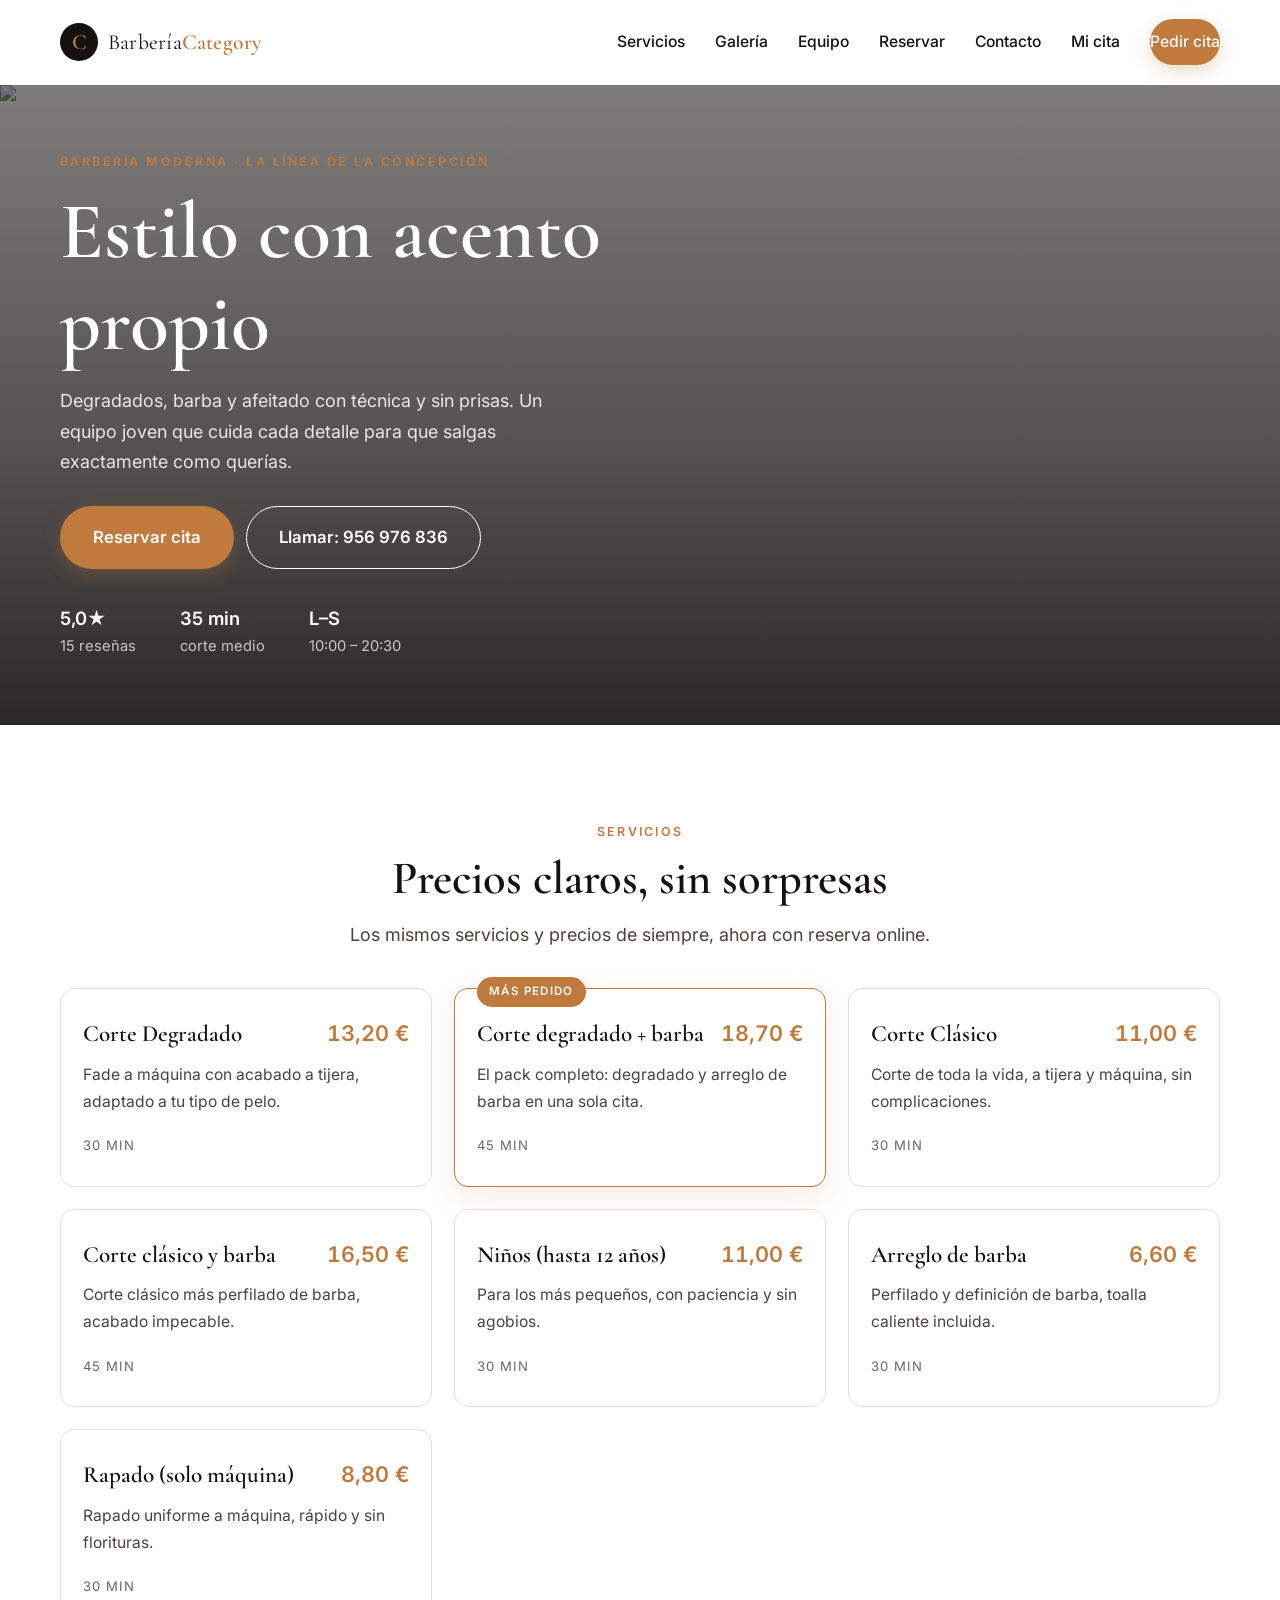
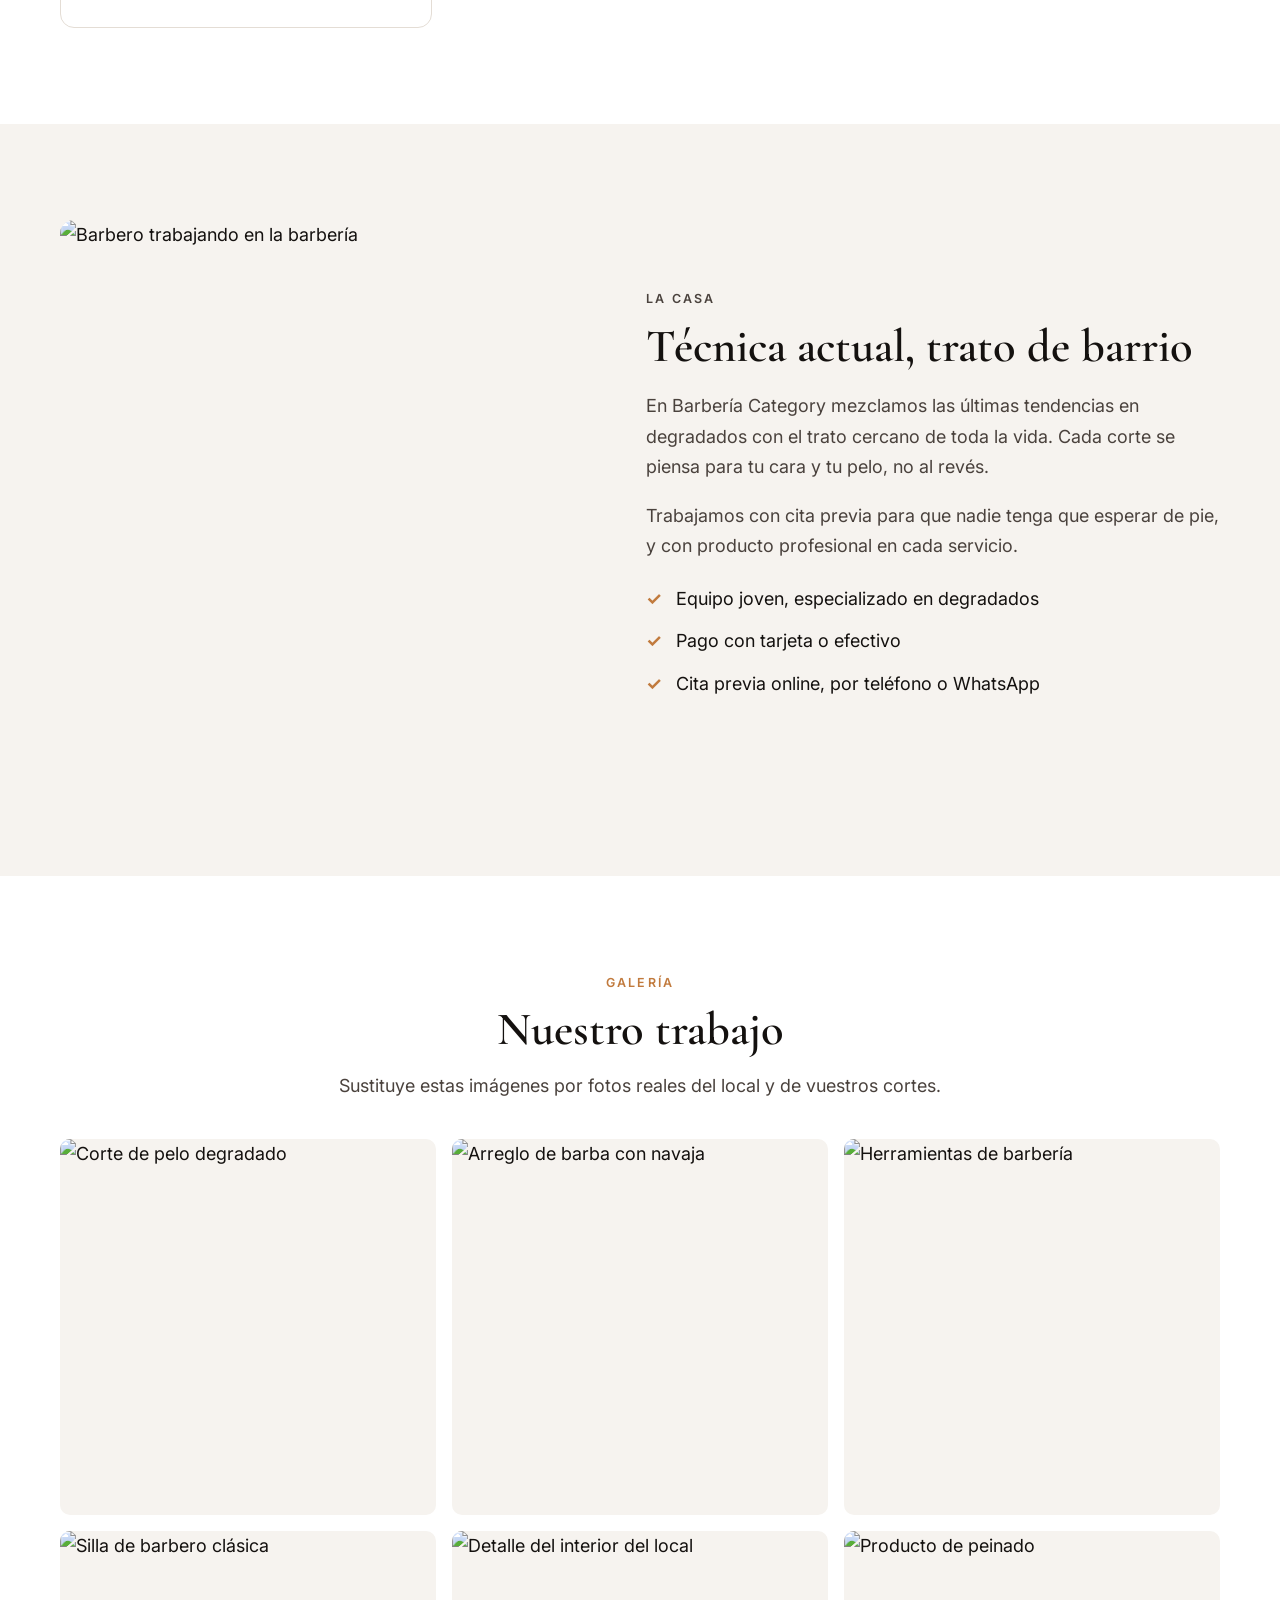
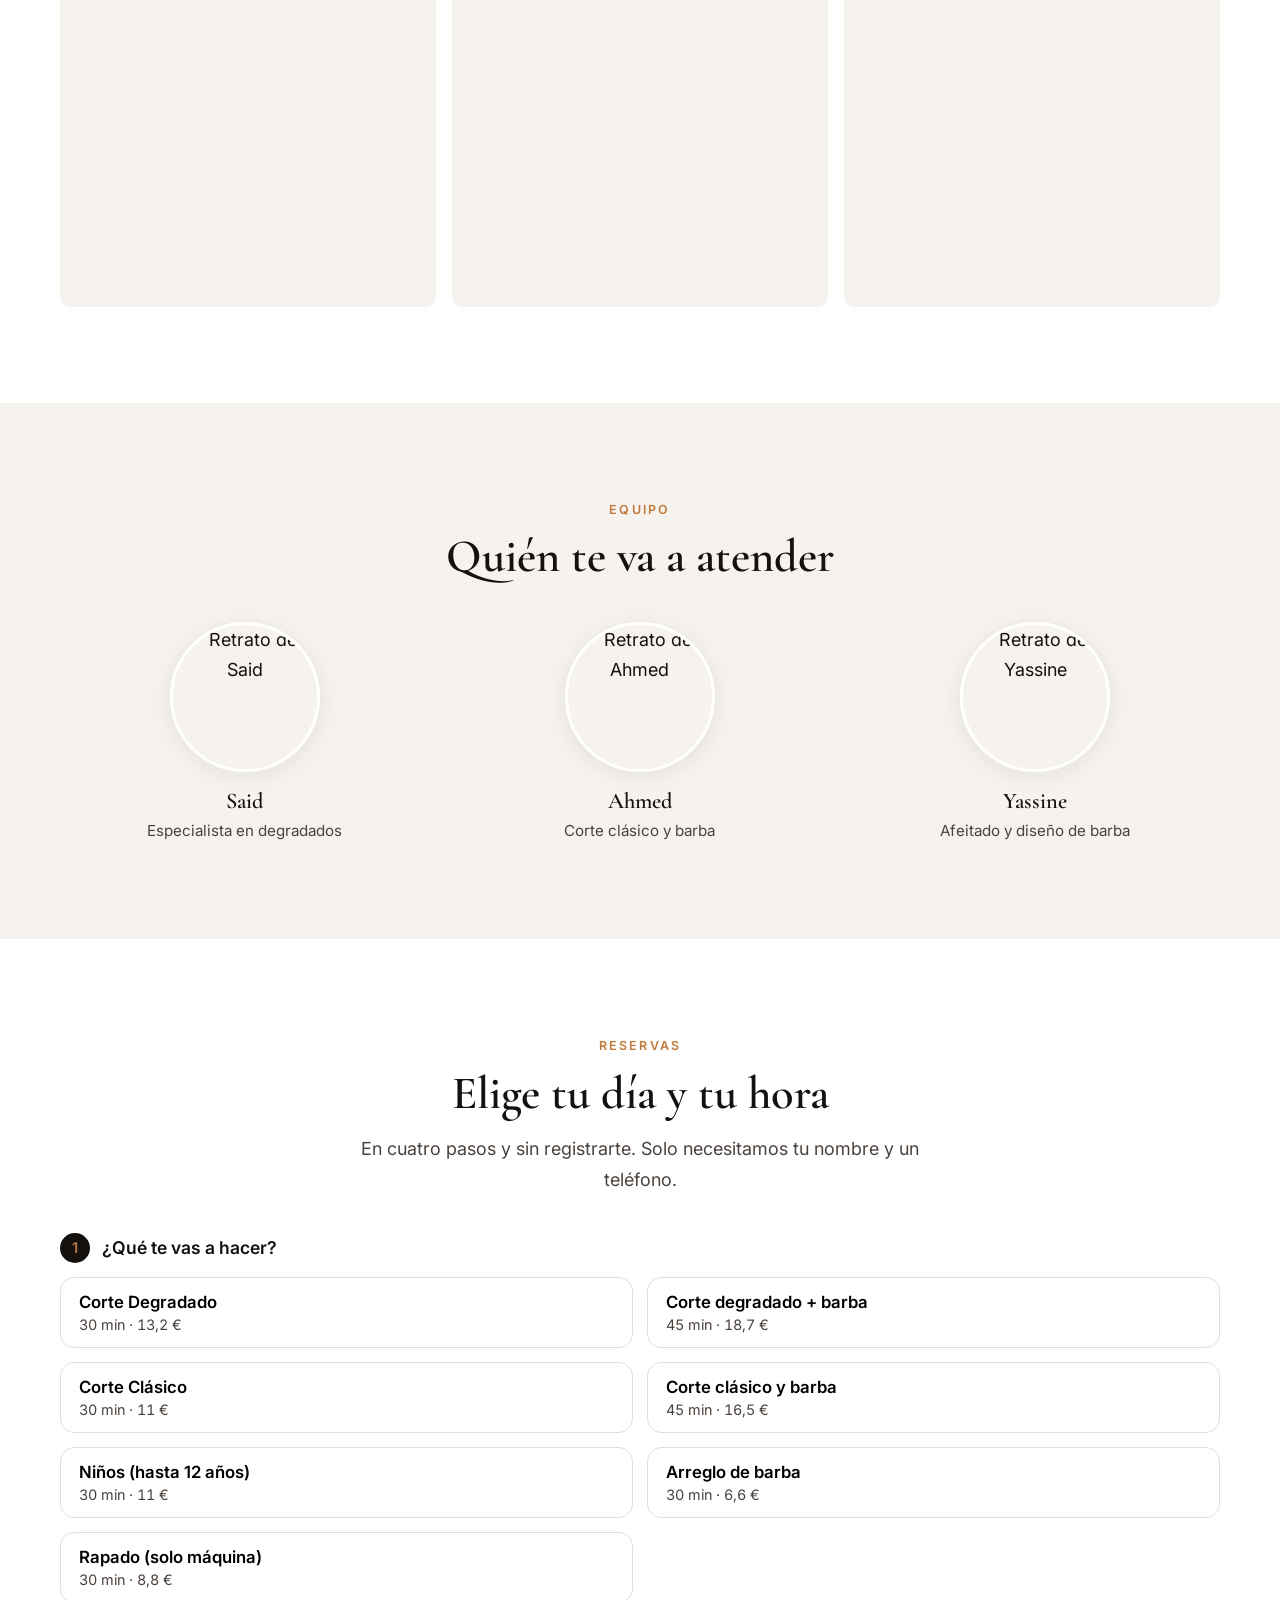
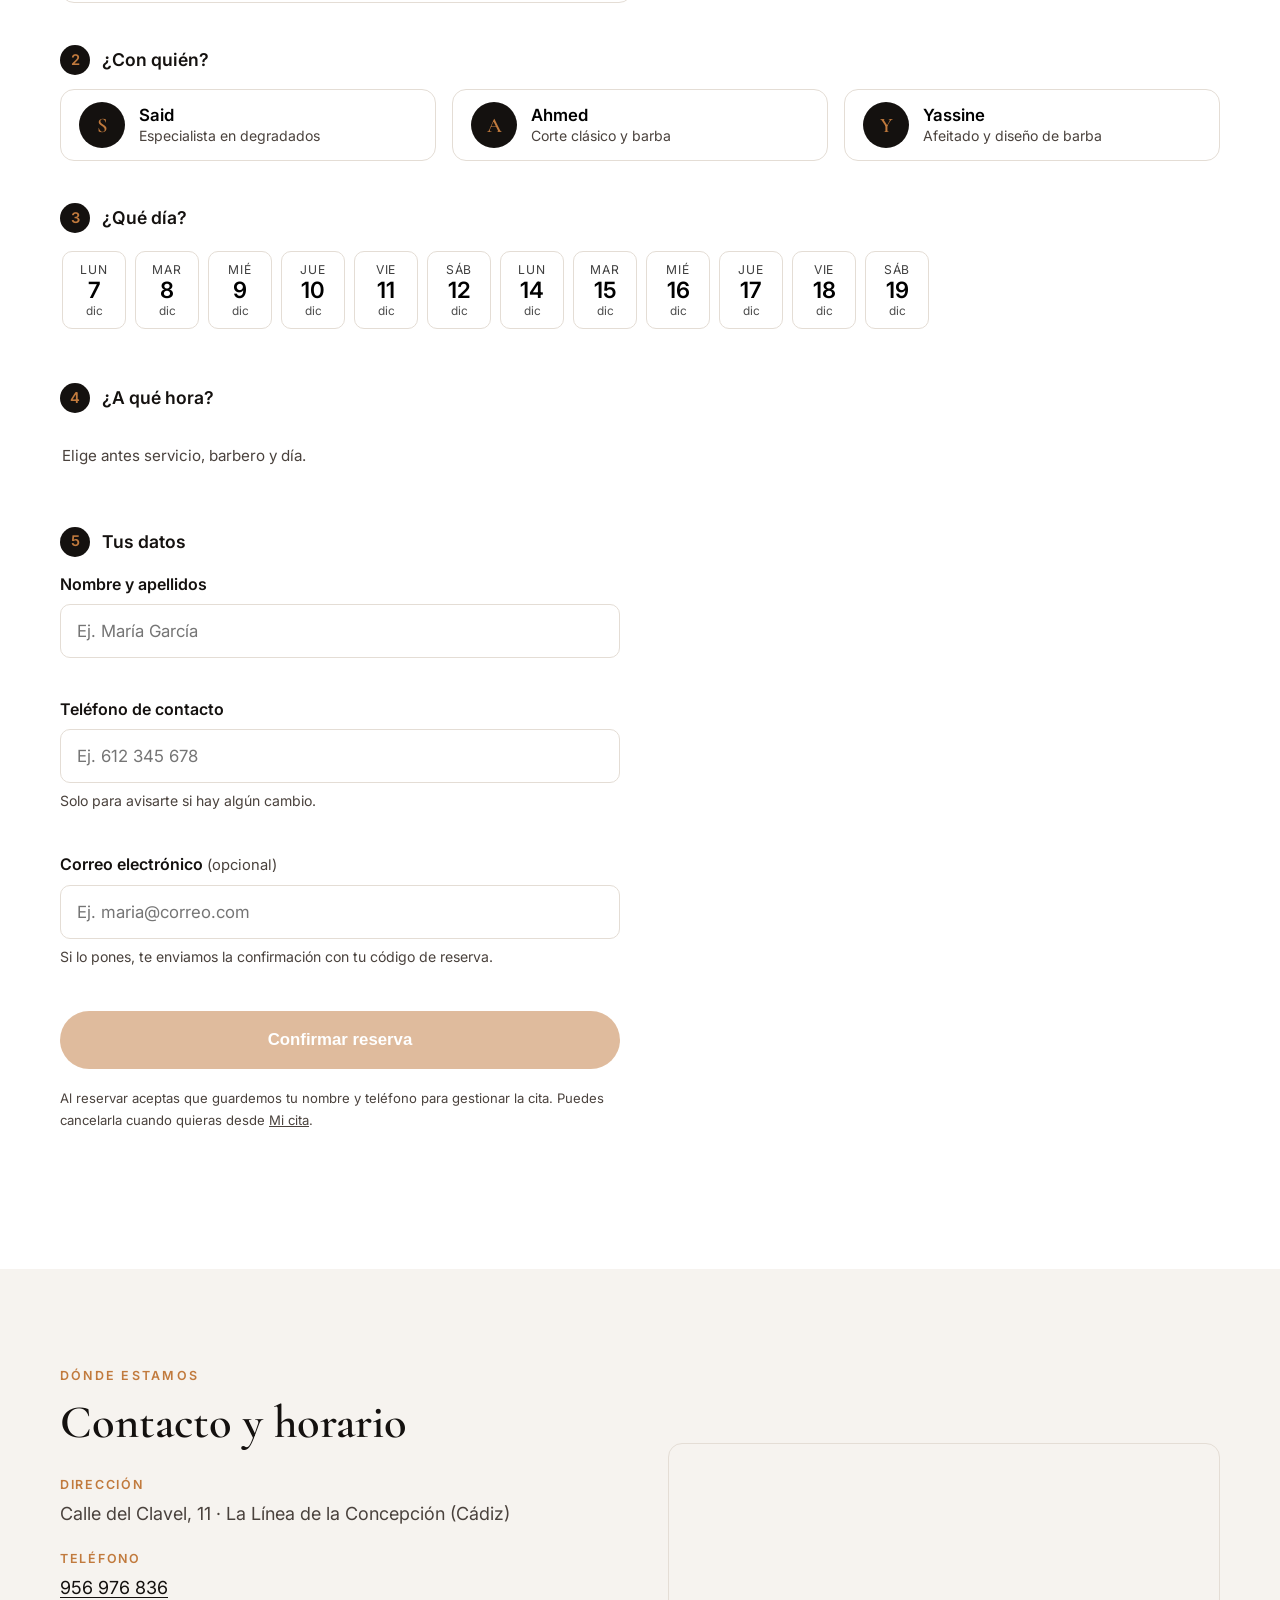
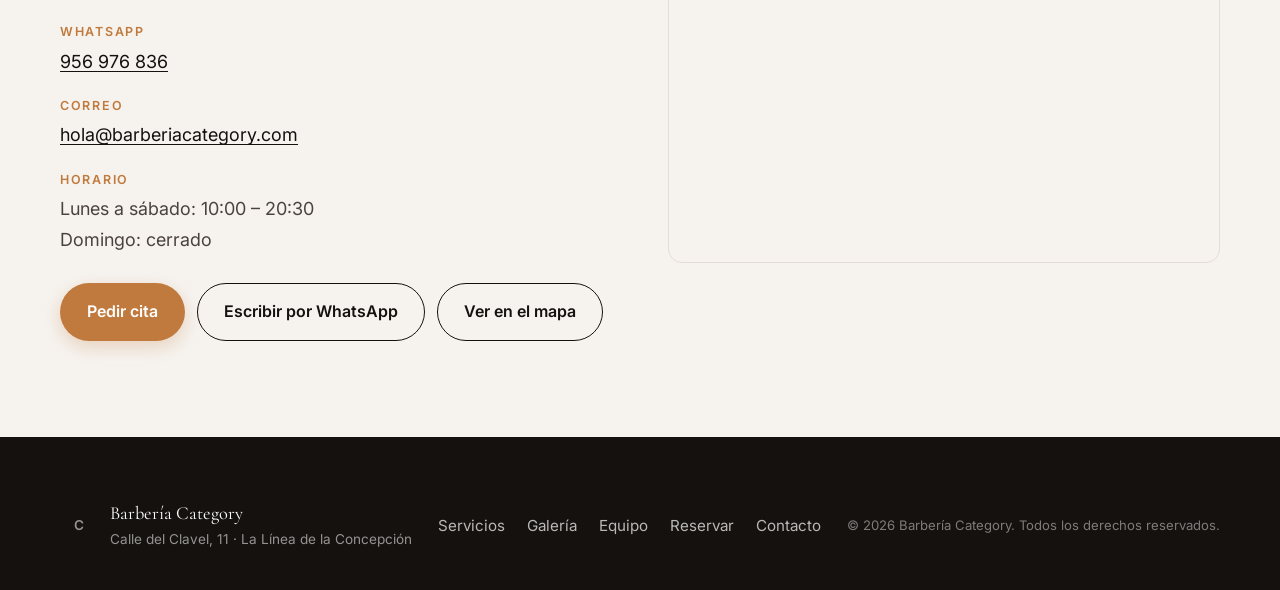
==== commit dabb5078: "fix: use the real Barbería Category phone number Read off the storefront sign photo: 956 976 836, re" ====
--- a/demos/barberia-category/index.html
+++ b/demos/barberia-category/index.html
@@ -53,7 +53,7 @@
     </p>
     <div class="hero__actions">
       <a href="#reservar" class="btn btn--primary btn--lg">Reservar cita</a>
-      <a href="tel:+34956000000" class="btn btn--ghost btn--lg">Llamar: 956 000 000</a>
+      <a href="tel:+34956976836" class="btn btn--ghost btn--lg">Llamar: 956 976 836</a>
     </div>
     <ul class="hero__facts">
       <li><strong>5,0★</strong> 15 reseñas</li>
@@ -352,7 +352,7 @@
         Te esperamos en Calle del Clavel, 11.
       </p>
       <div class="done__actions">
-        <a class="btn btn--ghost" href="tel:+34956000000">Llamar a la barbería</a>
+        <a class="btn btn--ghost" href="tel:+34956976836">Llamar a la barbería</a>
         <button type="button" class="btn btn--ghost" id="againBtn">Reservar otra cita</button>
       </div>
     </div>
@@ -360,7 +360,7 @@
     <!-- Aviso de error, para que nunca quede en pantalla muerta -->
     <div class="alert" id="alert" hidden role="alert">
       <p id="alertMsg"></p>
-      <a class="btn btn--primary" href="tel:+34956000000">Reservar por teléfono</a>
+      <a class="btn btn--primary" href="tel:+34956976836">Reservar por teléfono</a>
     </div>
   </div>
 </section>
@@ -379,11 +379,11 @@
         </div>
         <div>
           <dt>Teléfono</dt>
-          <dd><a href="tel:+34956000000">956 000 000</a></dd>
+          <dd><a href="tel:+34956976836">956 976 836</a></dd>
         </div>
         <div>
           <dt>WhatsApp</dt>
-          <dd><a href="https://wa.me/34956000000" target="_blank" rel="noopener">956 000 000</a></dd>
+          <dd><a href="https://wa.me/34956976836" target="_blank" rel="noopener">956 976 836</a></dd>
         </div>
         <div>
           <dt>Correo</dt>
@@ -397,7 +397,7 @@
 
       <div class="contact__actions">
         <a class="btn btn--primary" href="#reservar">Pedir cita</a>
-        <a class="btn btn--ghost" href="https://wa.me/34956000000" target="_blank" rel="noopener">Escribir por WhatsApp</a>
+        <a class="btn btn--ghost" href="https://wa.me/34956976836" target="_blank" rel="noopener">Escribir por WhatsApp</a>
         <a class="btn btn--ghost" href="https://maps.google.com/?q=Calle+del+Clavel+11+La+Linea+de+la+Concepcion" target="_blank" rel="noopener">Ver en el mapa</a>
       </div>
     </div>
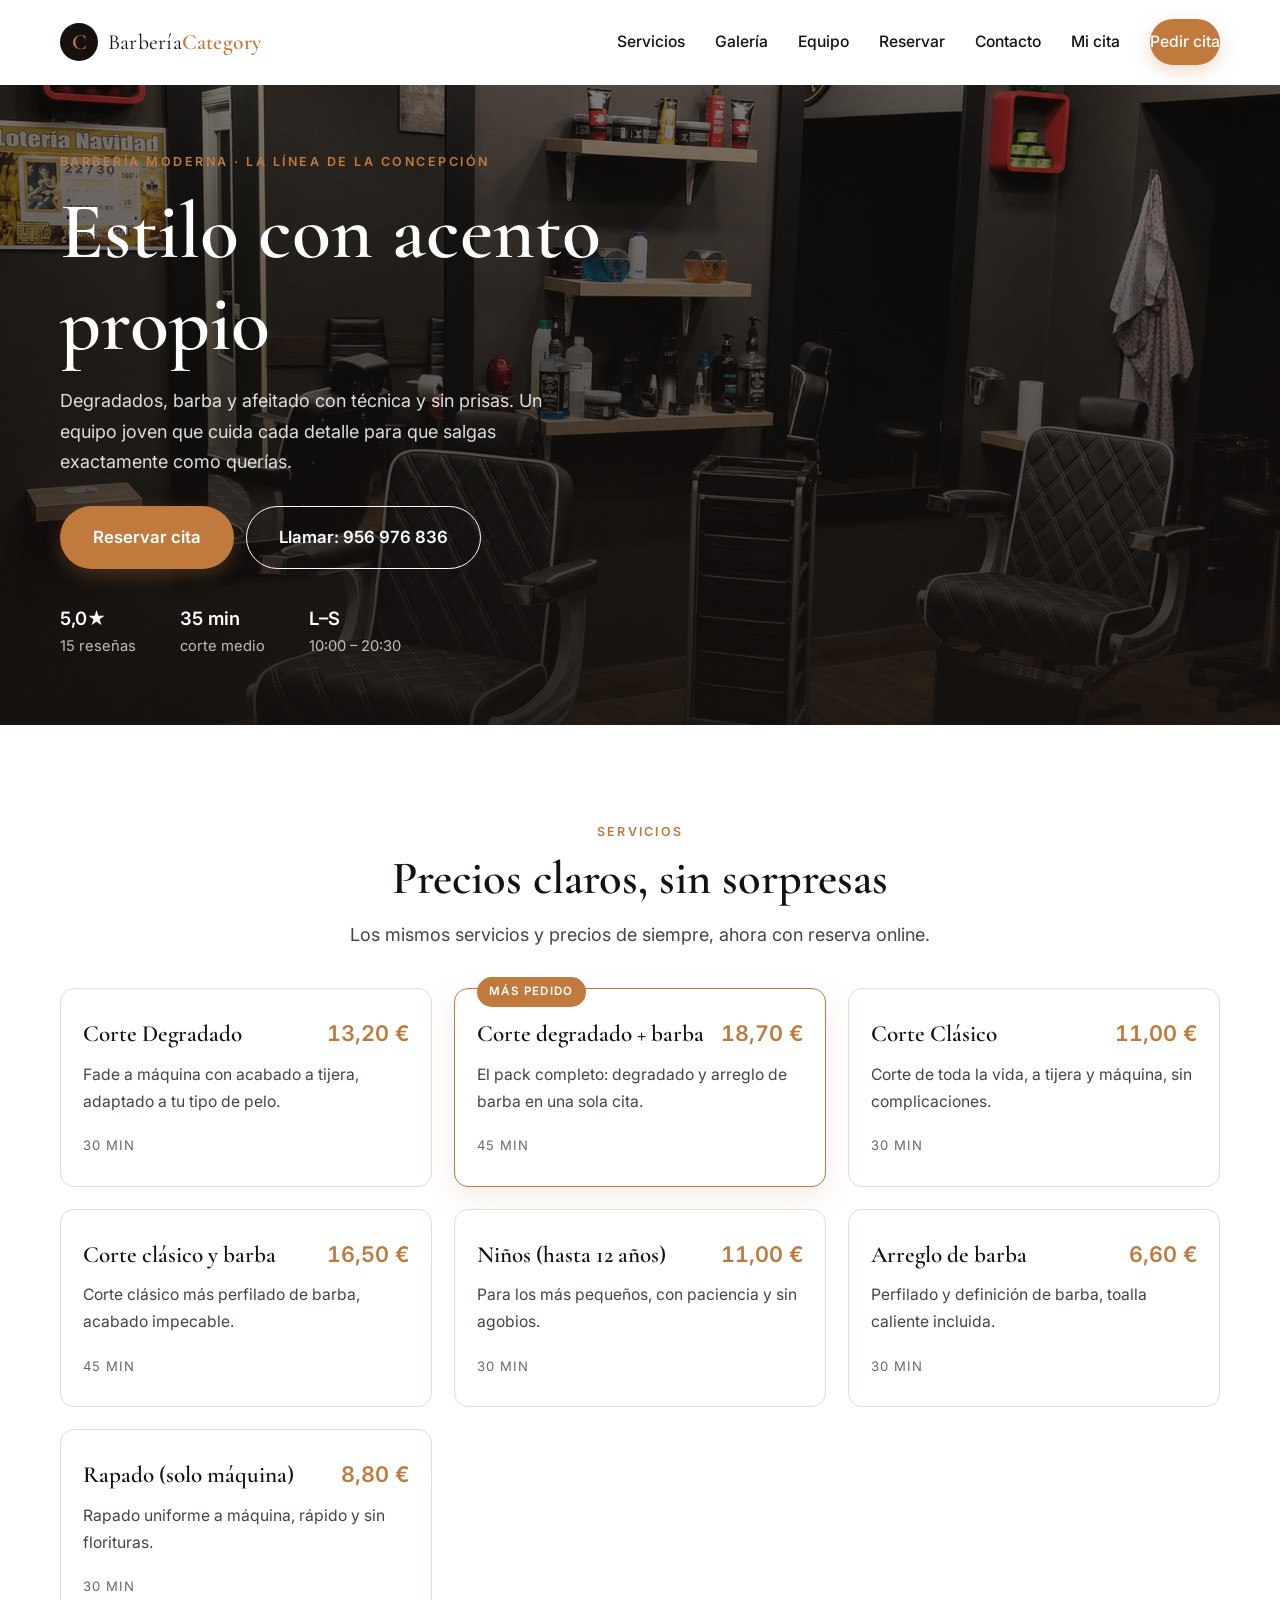
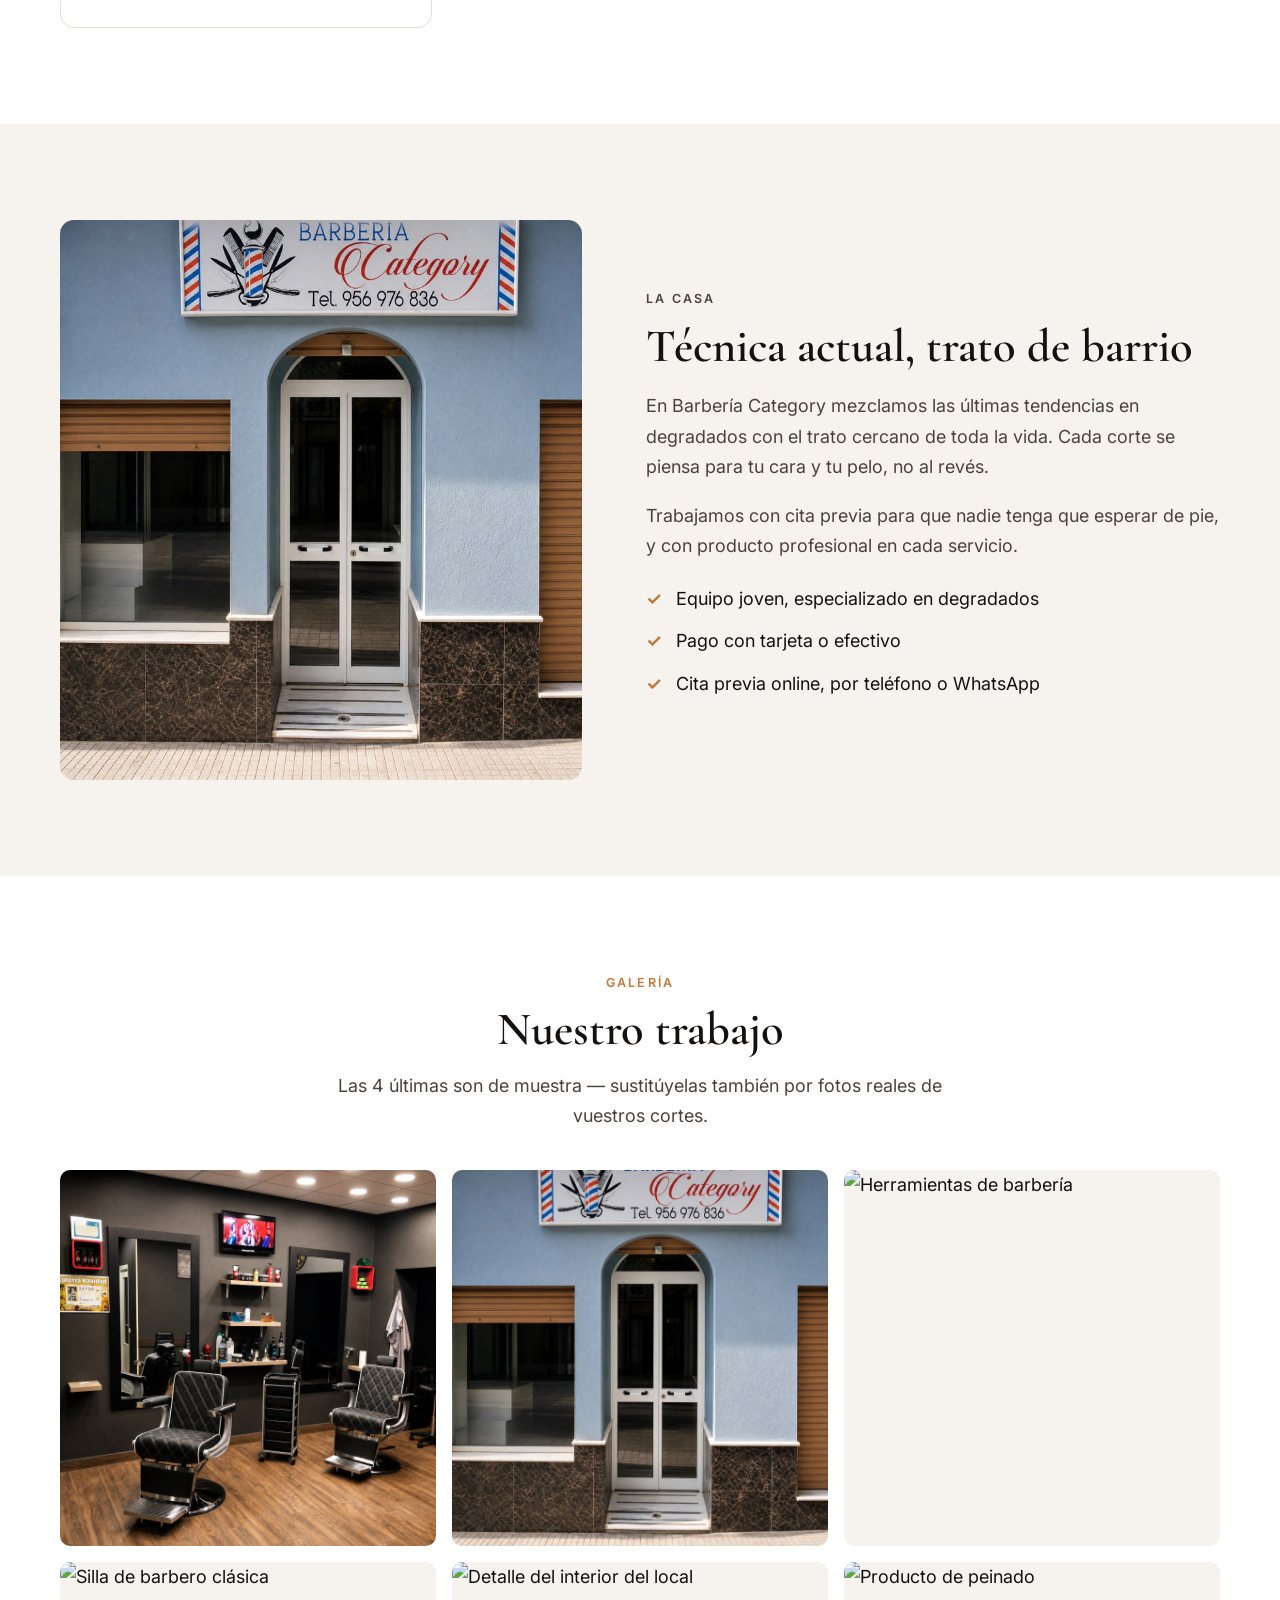
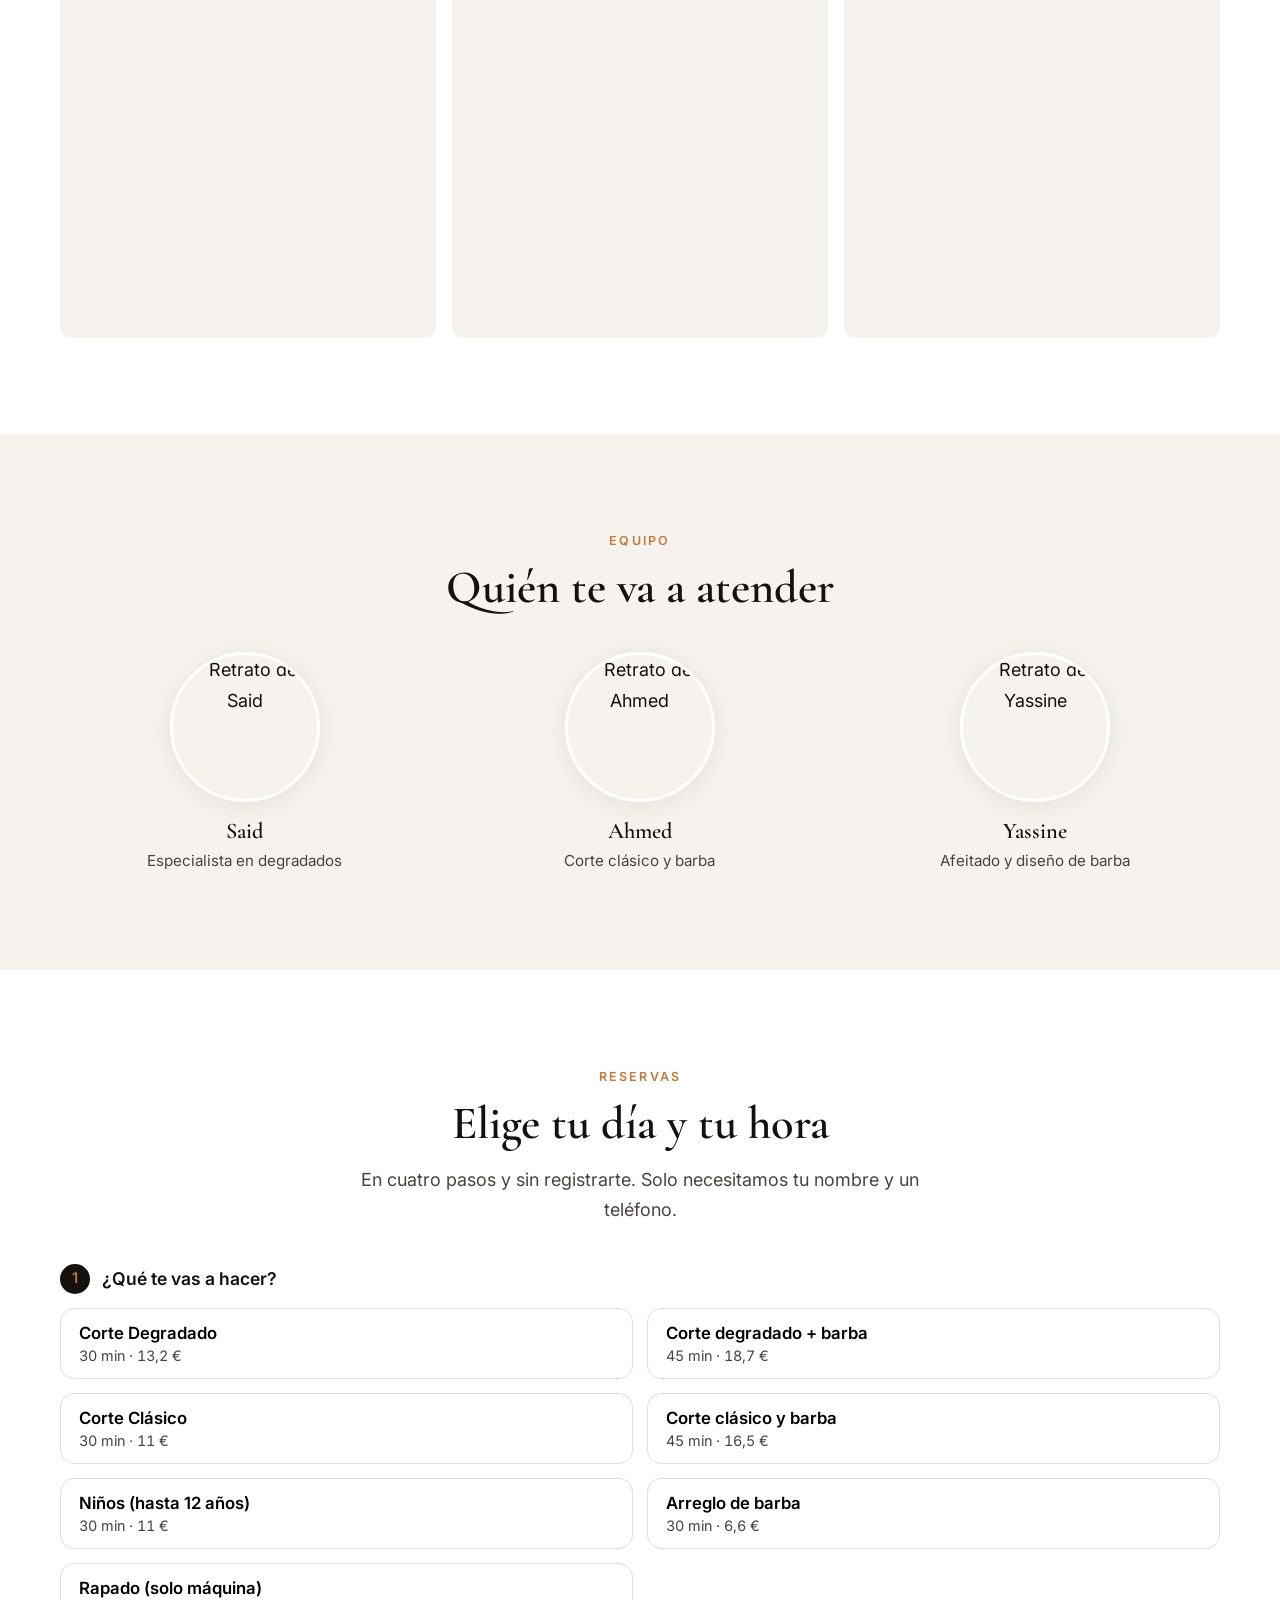
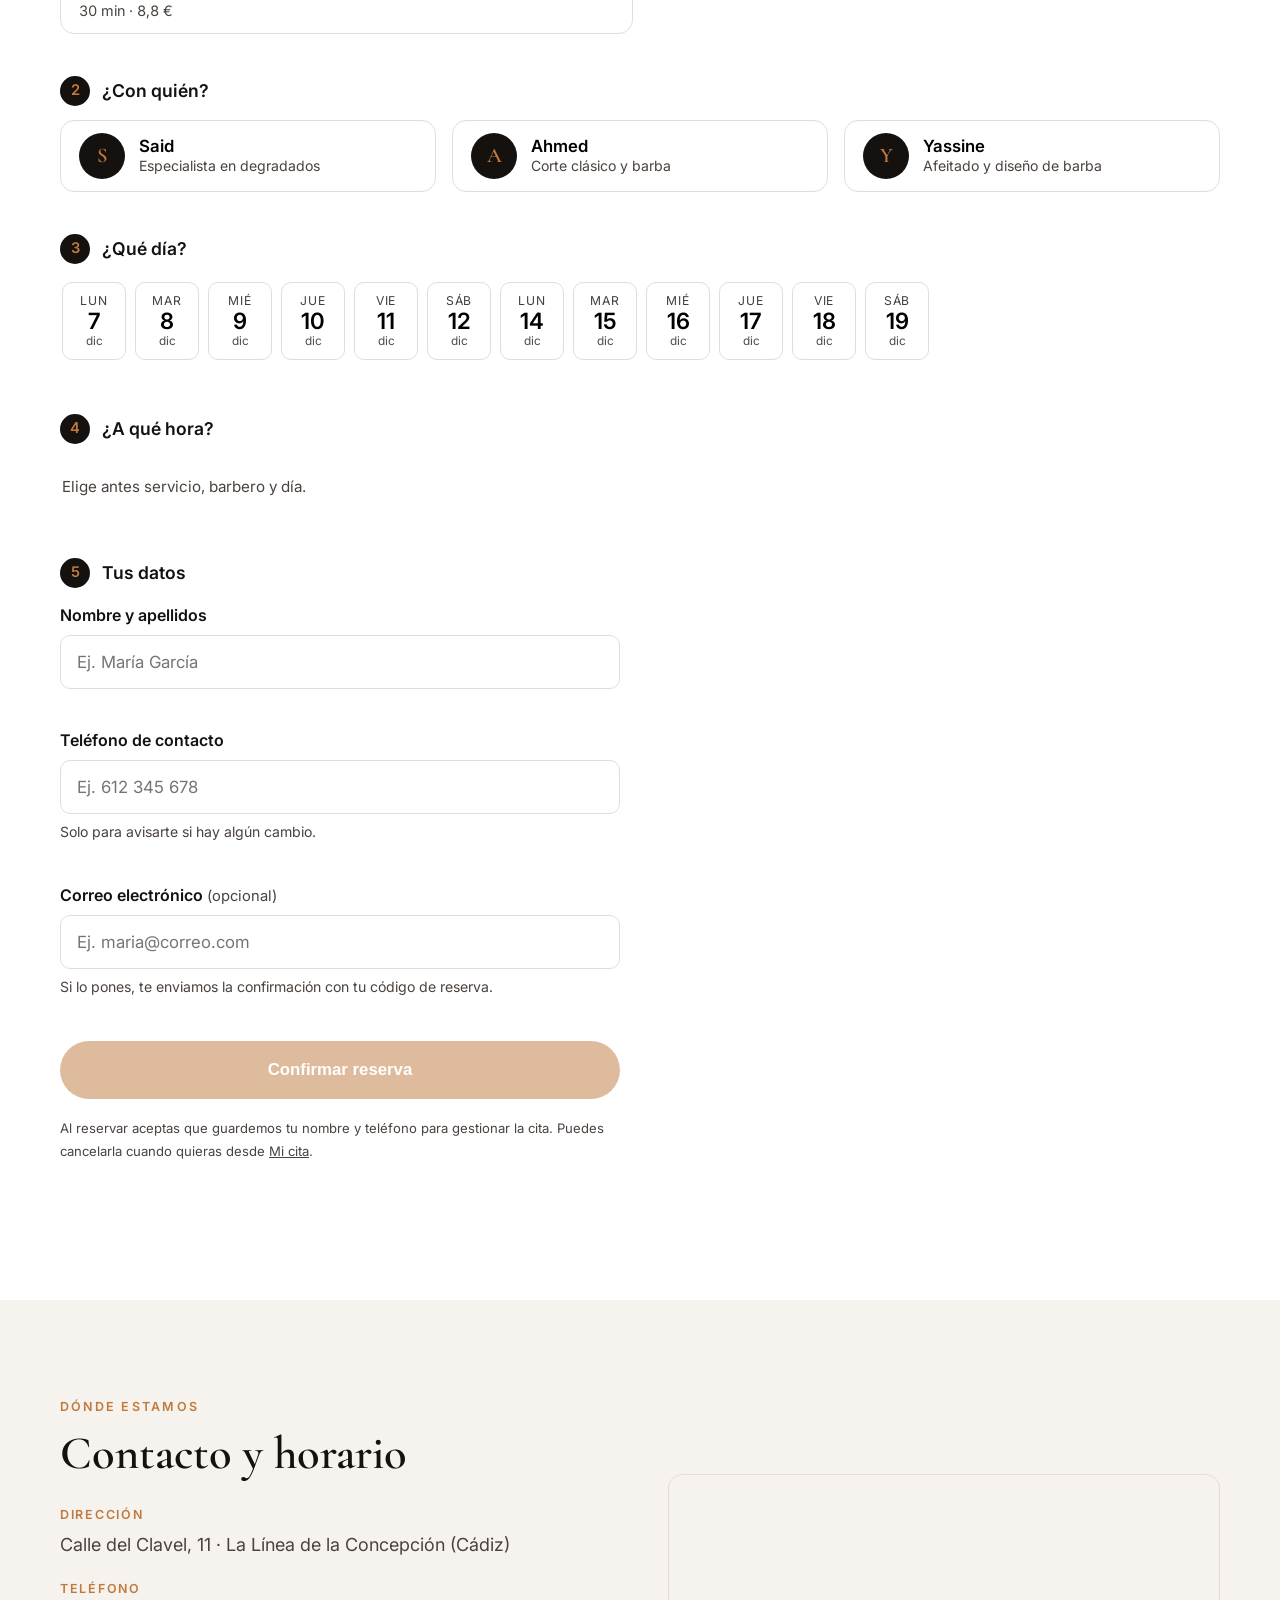
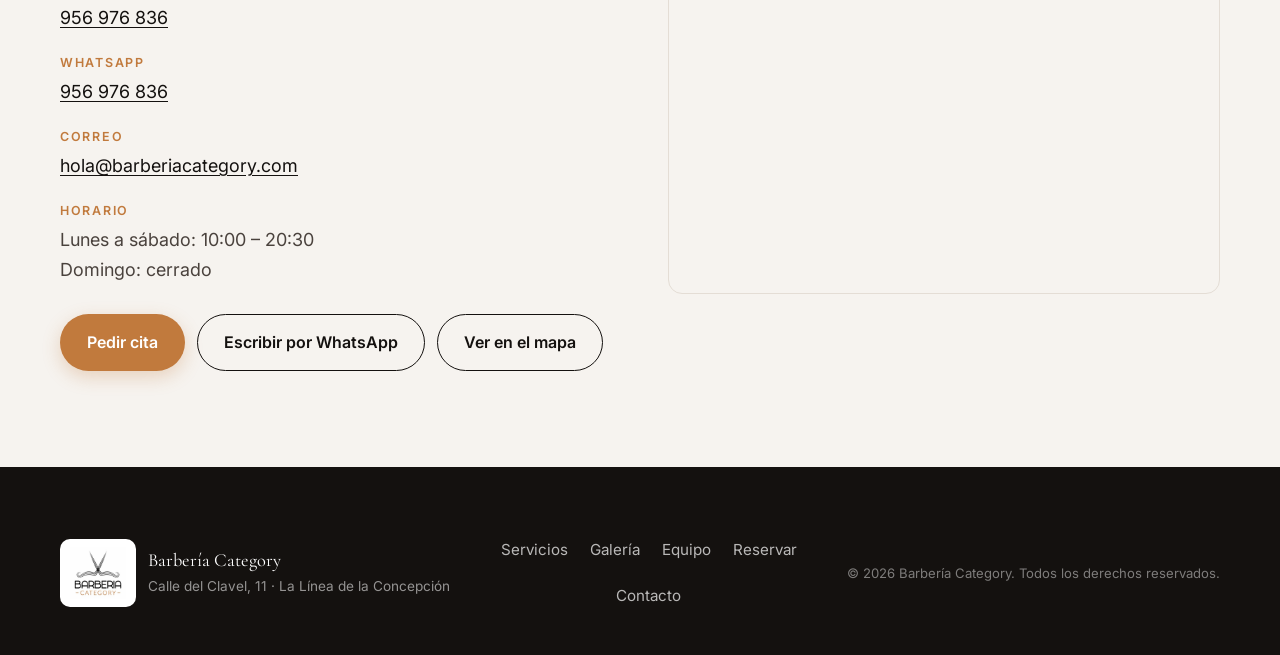
==== commit e9353889: "feat: use real photos and logo for Barbería Category demo Replaces the Unsplash placeholders with th" ====
--- a/demos/barberia-category/index.html
+++ b/demos/barberia-category/index.html
@@ -38,10 +38,9 @@
 
 <!-- ============ HERO ============ -->
 <section class="hero" id="inicio">
-  <!-- IMAGEN 1: cambia el src por una foto real del local (recomendado 1600x1000px) -->
   <img class="hero__bg"
-       src="https://images.unsplash.com/photo-1503951914875-452162b0f3f1?auto=format&fit=crop&w=1600&q=80"
-       alt="Interior de la barbería">
+       src="images/hero.jpg"
+       alt="Interior de Barbería Category">
   <div class="hero__overlay"></div>
 
   <div class="container hero__content">
@@ -144,9 +143,8 @@
 <section class="section section--alt" id="nosotros">
   <div class="container about">
     <div class="about__media">
-      <!-- IMAGEN 2: cambia el src (recomendado 900x1100px) -->
-      <img src="https://images.unsplash.com/photo-1585747860715-2ba37e788b70?auto=format&fit=crop&w=900&q=80"
-           alt="Barbero trabajando en la barbería" loading="lazy">
+      <img src="images/about.jpg"
+           alt="Fachada de Barbería Category, Calle del Clavel 11" loading="lazy">
     </div>
     <div class="about__text">
       <p class="eyebrow">La casa</p>
@@ -175,16 +173,15 @@
     <header class="section__head">
       <p class="eyebrow">Galería</p>
       <h2 class="section__title">Nuestro trabajo</h2>
-      <p class="section__sub">Sustituye estas imágenes por fotos reales del local y de vuestros cortes.</p>
+      <p class="section__sub">Las 4 últimas son de muestra — sustitúyelas también por fotos reales de vuestros cortes.</p>
     </header>
 
     <div class="gallery">
-      <!-- IMÁGENES 3 a 8: cambia cada src (recomendado 800x800px) -->
       <figure class="gallery__item">
-        <img src="https://images.unsplash.com/photo-1621605815971-fbc98d665033?auto=format&fit=crop&w=800&q=80" alt="Corte de pelo degradado" loading="lazy">
+        <img src="images/hero.jpg" alt="Sillas y espejos del local" loading="lazy">
       </figure>
       <figure class="gallery__item">
-        <img src="https://images.unsplash.com/photo-1599351431202-1e0f0137899a?auto=format&fit=crop&w=800&q=80" alt="Arreglo de barba con navaja" loading="lazy">
+        <img src="images/about.jpg" alt="Fachada de Barbería Category" loading="lazy">
       </figure>
       <figure class="gallery__item">
         <img src="https://images.unsplash.com/photo-1622286342621-4bd786c2447c?auto=format&fit=crop&w=800&q=80" alt="Herramientas de barbería" loading="lazy">
@@ -417,7 +414,7 @@
 <footer class="footer">
   <div class="container footer__inner">
     <div class="footer__brand">
-      <span class="logo__mark">C</span>
+      <span class="footer__brand__logo"><img src="images/logo.jpg" alt="Logotipo de Barbería Category"></span>
       <p>Barbería Category<br><span>Calle del Clavel, 11 · La Línea de la Concepción</span></p>
     </div>
     <nav class="footer__nav">
--- a/demos/barberia-category/styles.css
+++ b/demos/barberia-category/styles.css
@@ -626,6 +626,15 @@
 .footer__brand{ display:flex; align-items:center; gap:12px; text-align:left; }
 .footer__brand p{ margin:0; color:#fff; font-family:var(--font-title); font-size:1.15rem; line-height:1.35; }
 .footer__brand span{ font-family:var(--font-body); font-size:.85rem; color:rgba(255,255,255,.55); }
+/* El logotipo real tiene fondo blanco: una tarjeta clara evita que se
+   vea un recuadro feo sobre el fondo oscuro del pie. */
+.footer__brand__logo{
+  flex:0 0 auto; display:flex; align-items:center;
+  background:var(--paper);
+  padding:8px 10px;
+  border-radius:var(--radius-sm);
+}
+.footer__brand__logo img{ display:block; height:52px; width:auto; }
 .footer__nav{ display:flex; flex-wrap:wrap; gap:8px 22px; justify-content:center; }
 .footer__nav a{ text-decoration:none; font-size:.95rem; padding:6px 0; }
 .footer__nav a:hover{ color:var(--gold); }
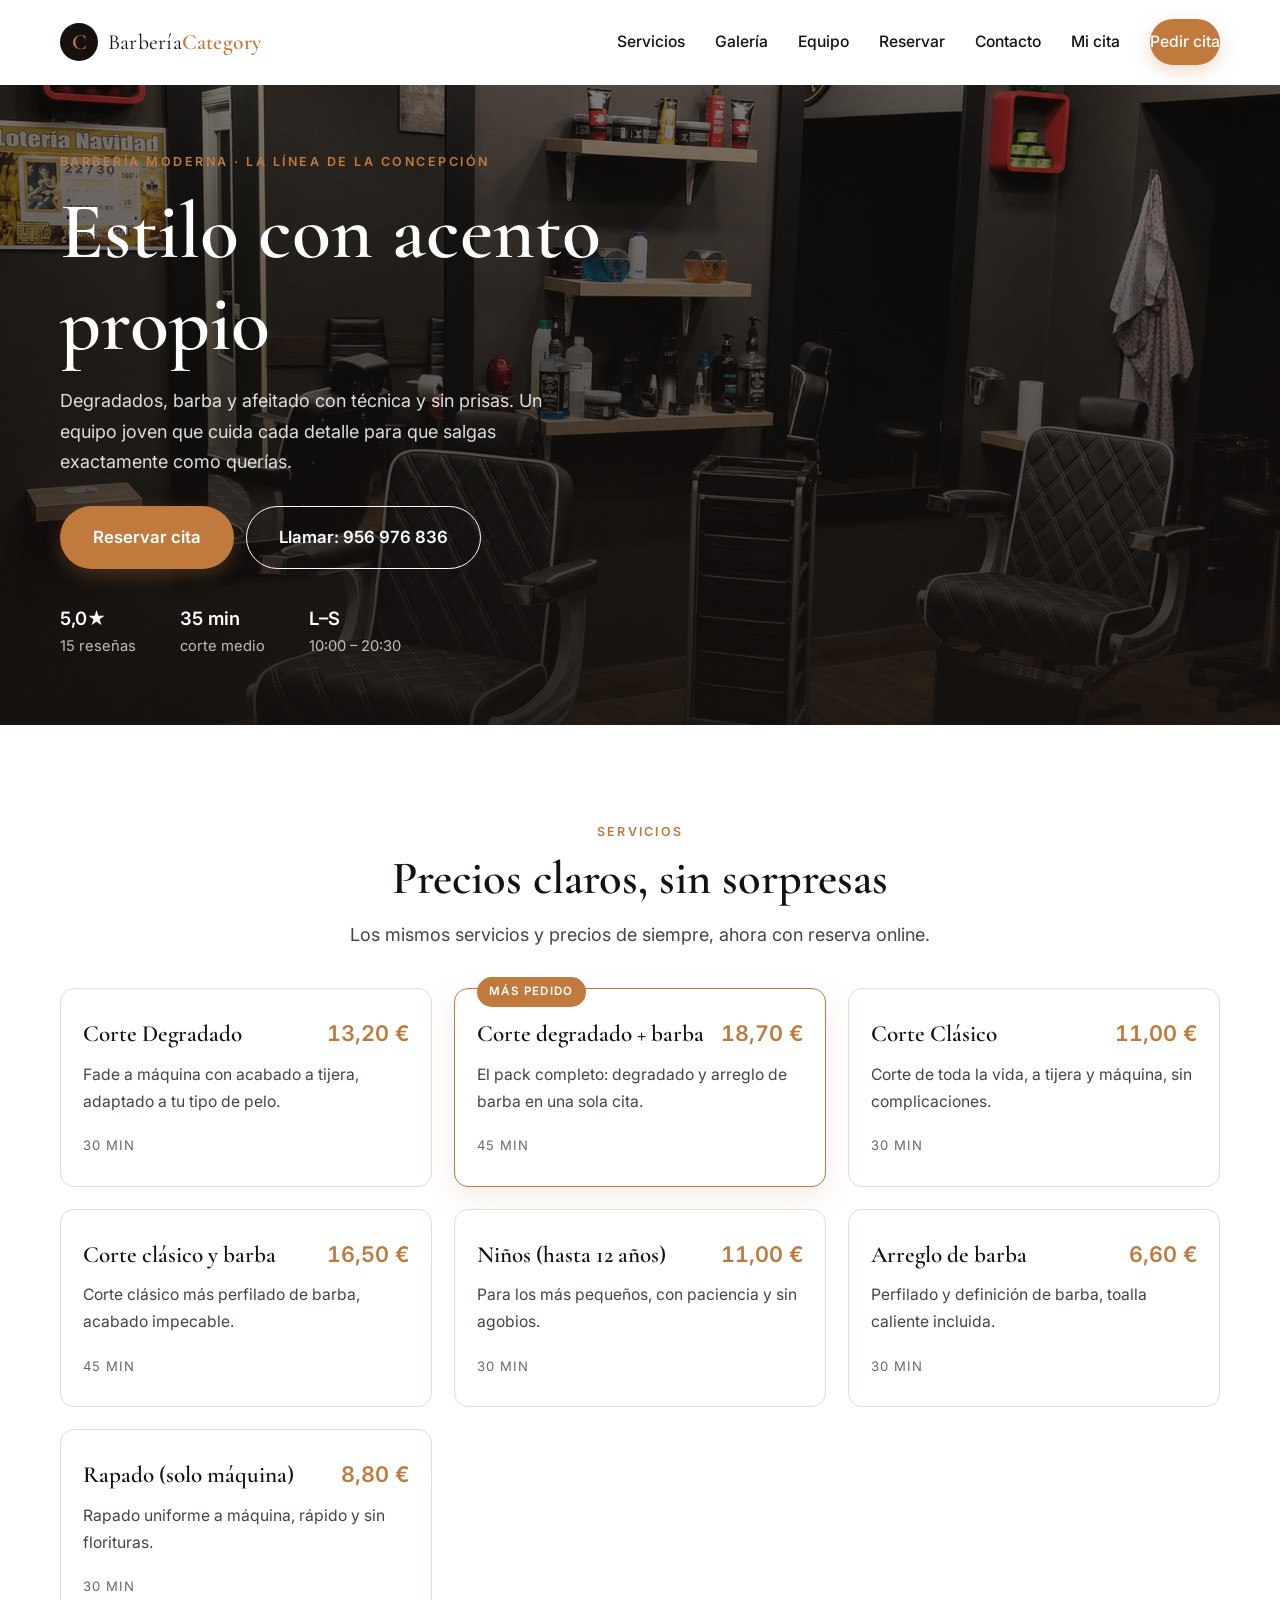
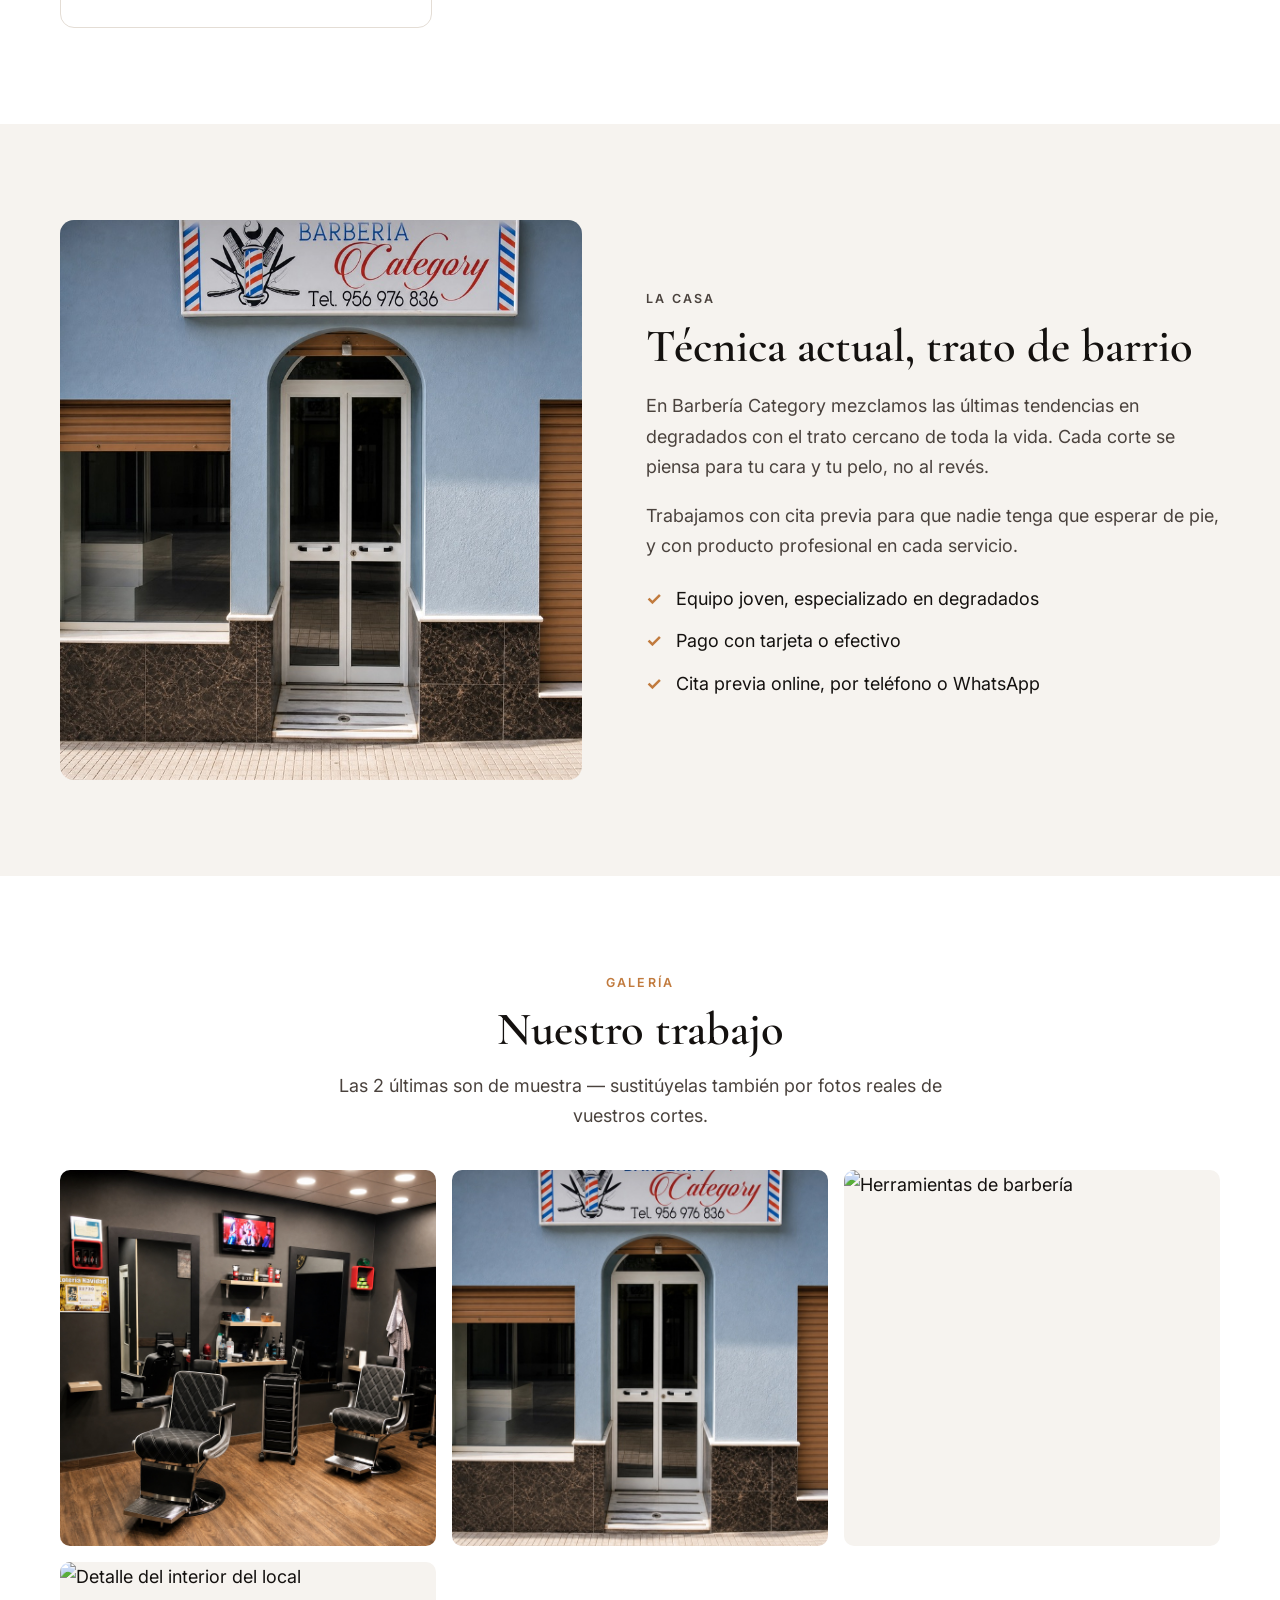
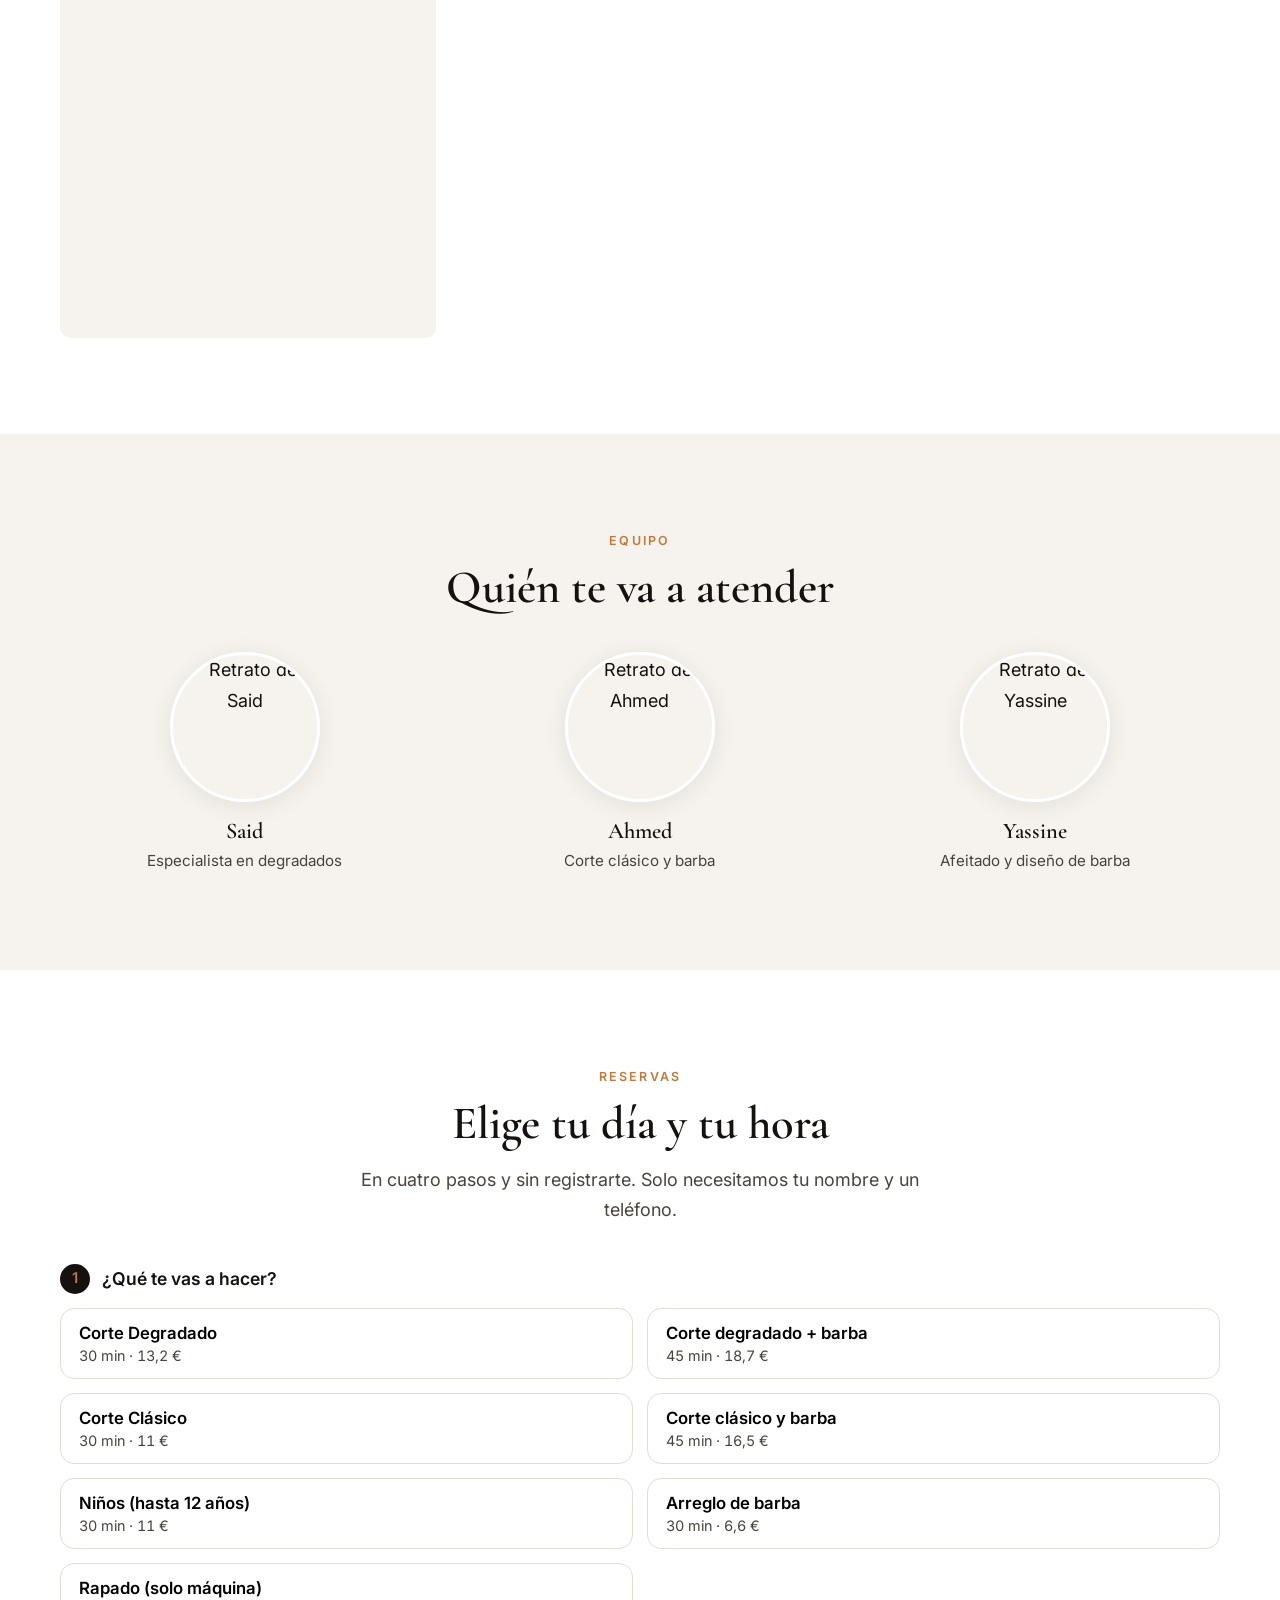
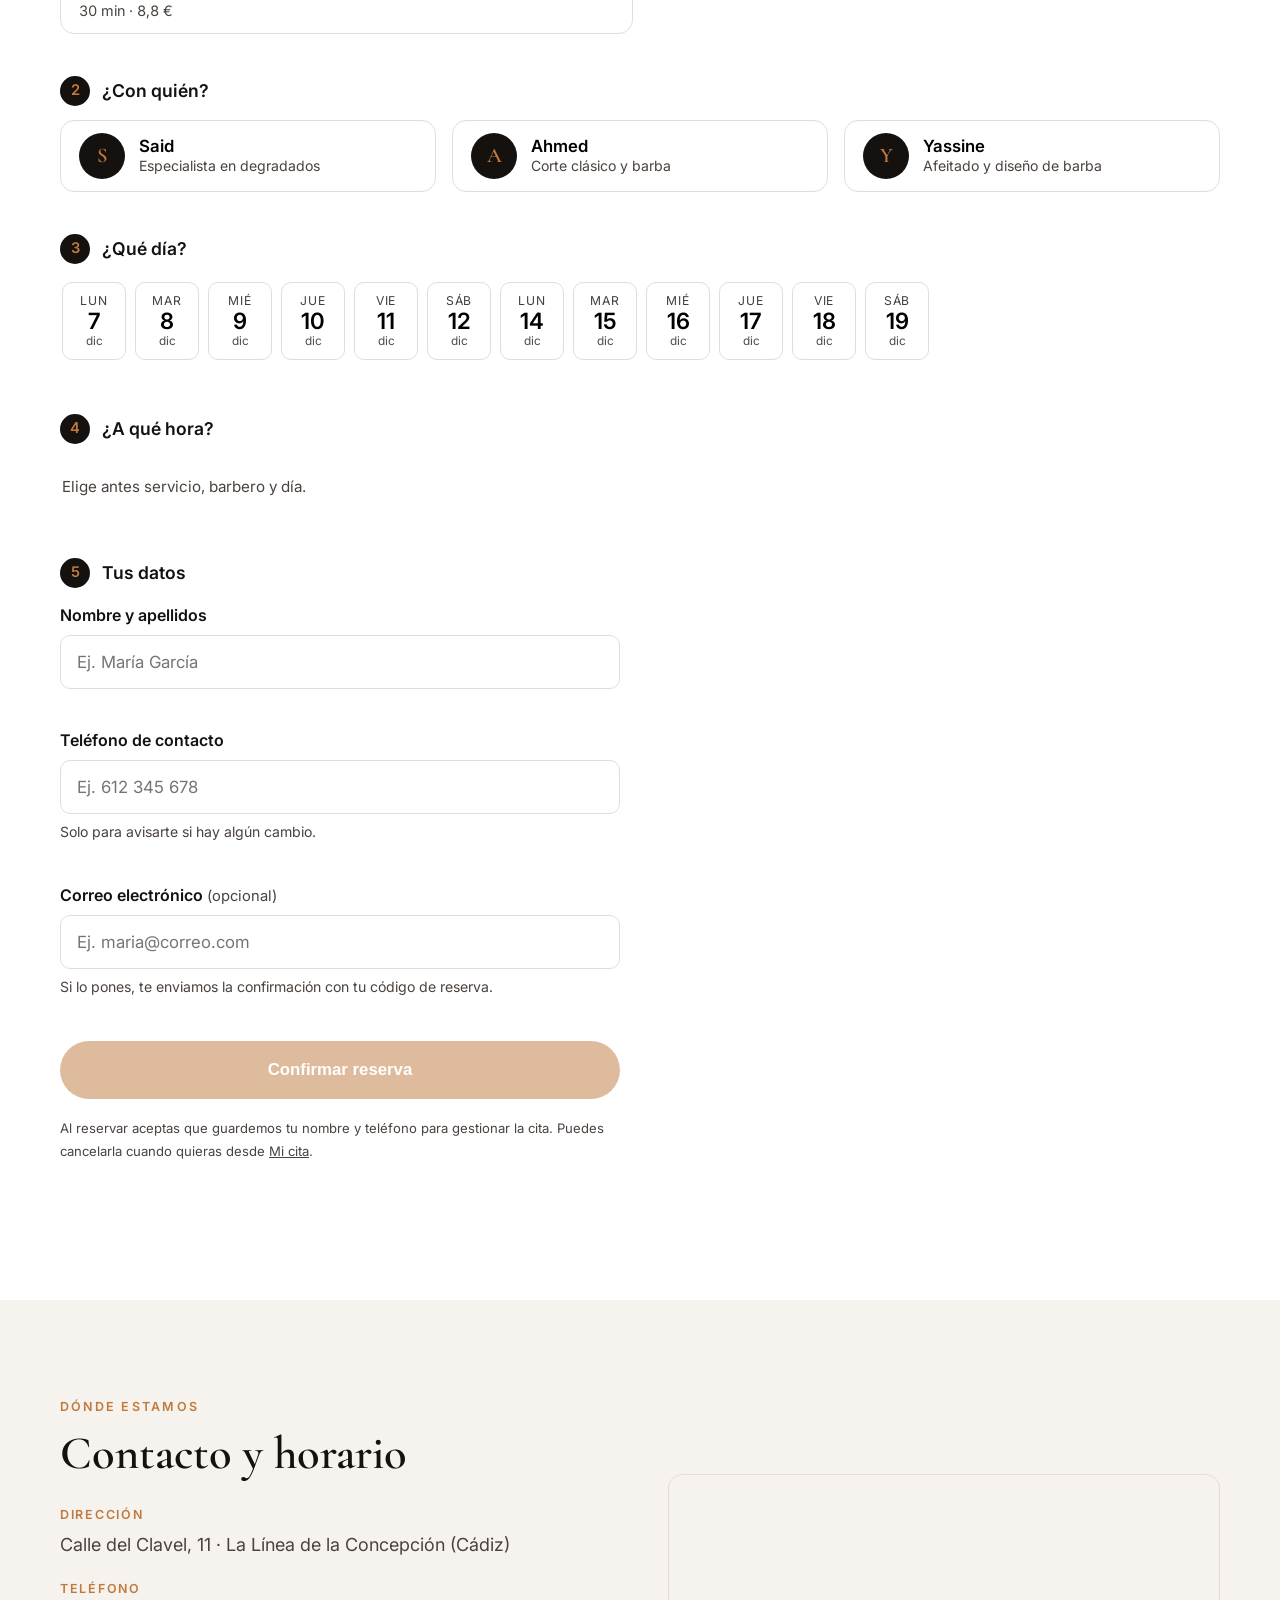
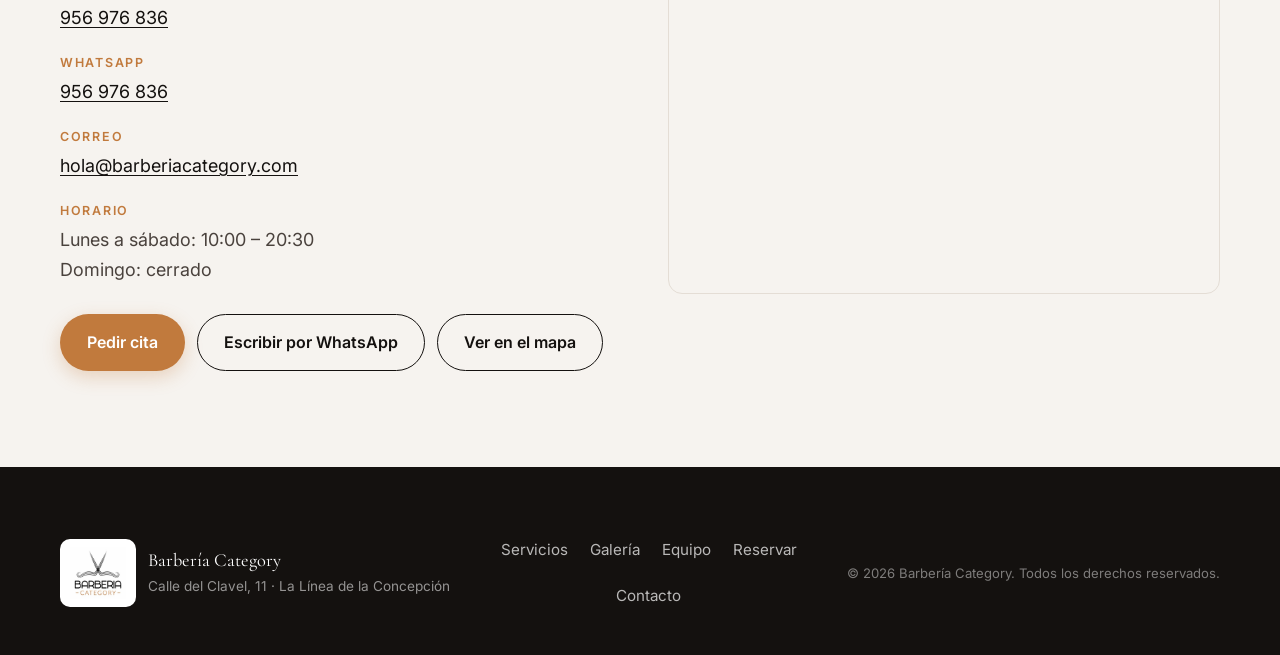
==== commit ed927c29: "fix: trim Barbería Category gallery to 4 photos Drops the 2 generic Unsplash shots that didn't fit t" ====
--- a/demos/barberia-category/index.html
+++ b/demos/barberia-category/index.html
@@ -173,7 +173,7 @@
     <header class="section__head">
       <p class="eyebrow">Galería</p>
       <h2 class="section__title">Nuestro trabajo</h2>
-      <p class="section__sub">Las 4 últimas son de muestra — sustitúyelas también por fotos reales de vuestros cortes.</p>
+      <p class="section__sub">Las 2 últimas son de muestra — sustitúyelas también por fotos reales de vuestros cortes.</p>
     </header>
 
     <div class="gallery">
@@ -187,13 +187,7 @@
         <img src="https://images.unsplash.com/photo-1622286342621-4bd786c2447c?auto=format&fit=crop&w=800&q=80" alt="Herramientas de barbería" loading="lazy">
       </figure>
       <figure class="gallery__item">
-        <img src="https://images.unsplash.com/photo-1600948836101-f9ffda59d250?auto=format&fit=crop&w=800&q=80" alt="Silla de barbero clásica" loading="lazy">
-      </figure>
-      <figure class="gallery__item">
         <img src="https://images.unsplash.com/photo-1503951914875-452162b0f3f1?auto=format&fit=crop&w=800&q=80" alt="Detalle del interior del local" loading="lazy">
-      </figure>
-      <figure class="gallery__item">
-        <img src="https://images.unsplash.com/photo-1517832606299-7ae9b720a186?auto=format&fit=crop&w=800&q=80" alt="Producto de peinado" loading="lazy">
       </figure>
     </div>
   </div>
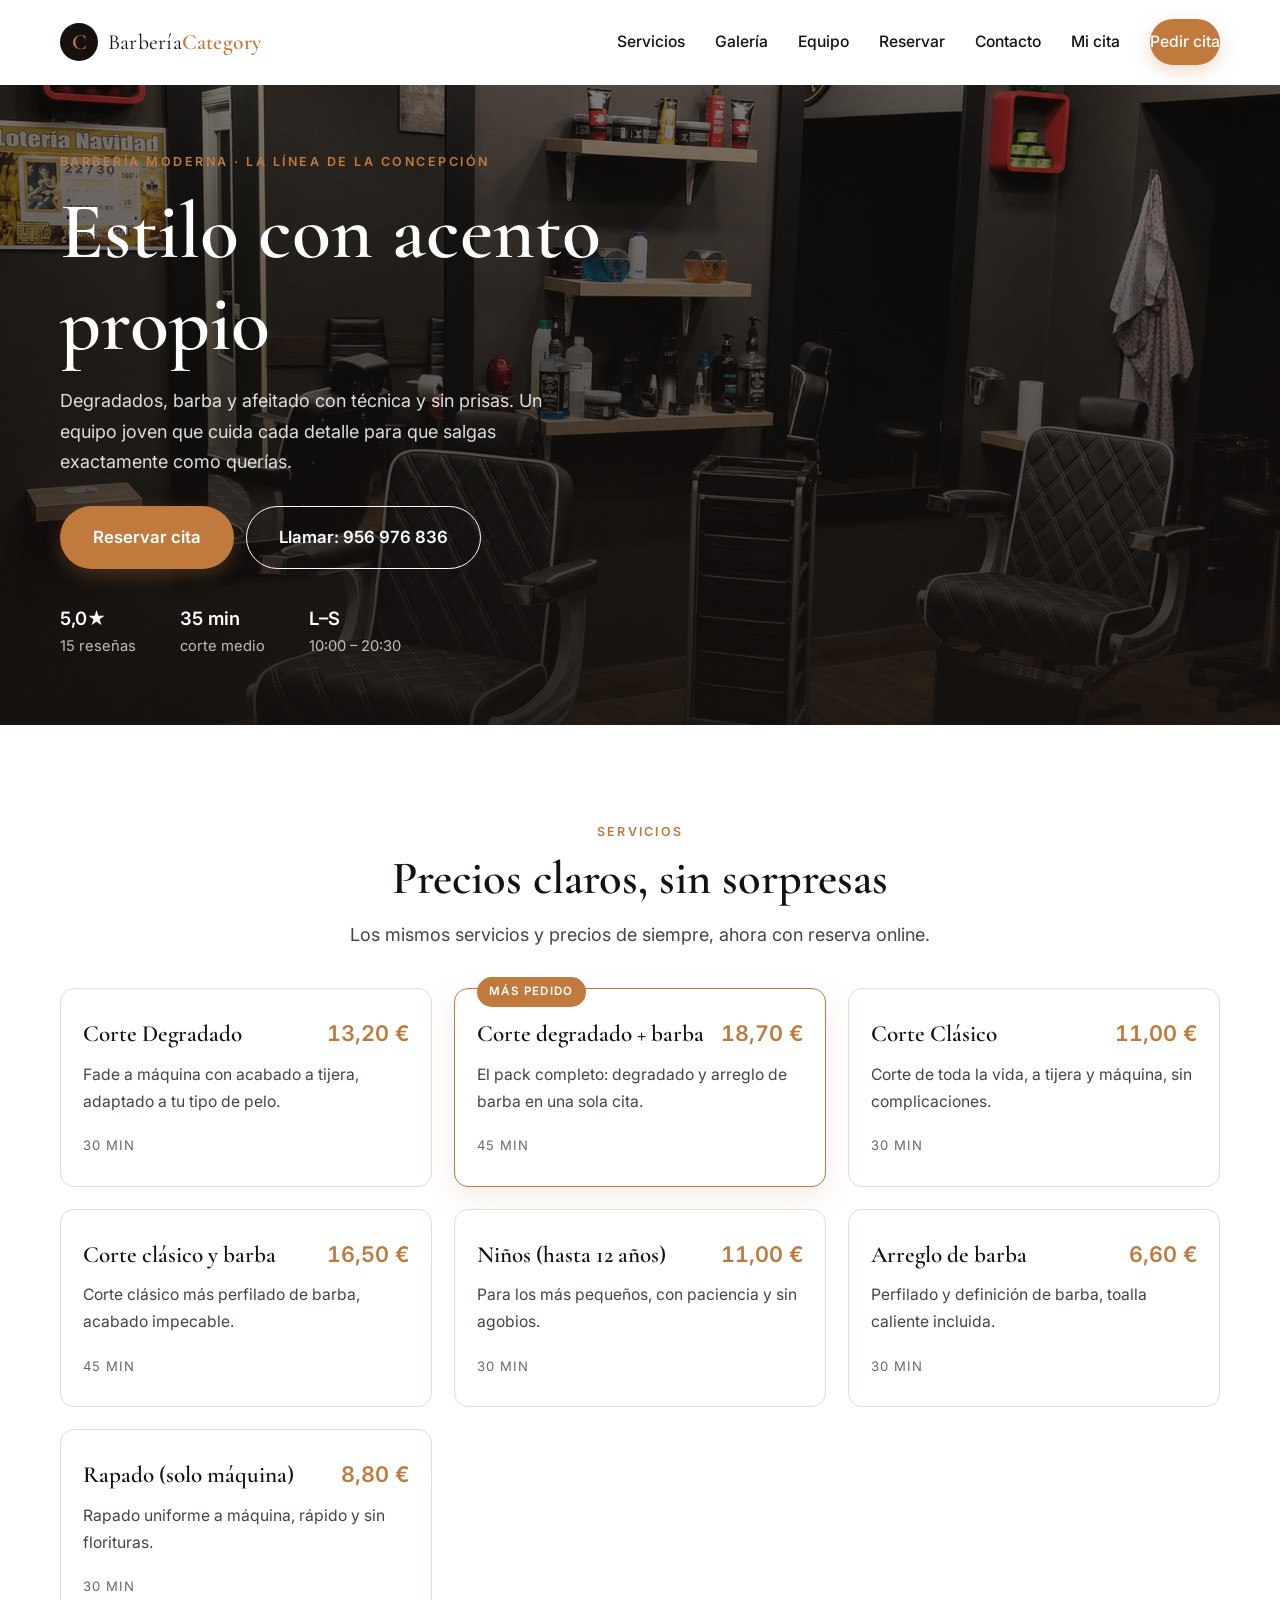
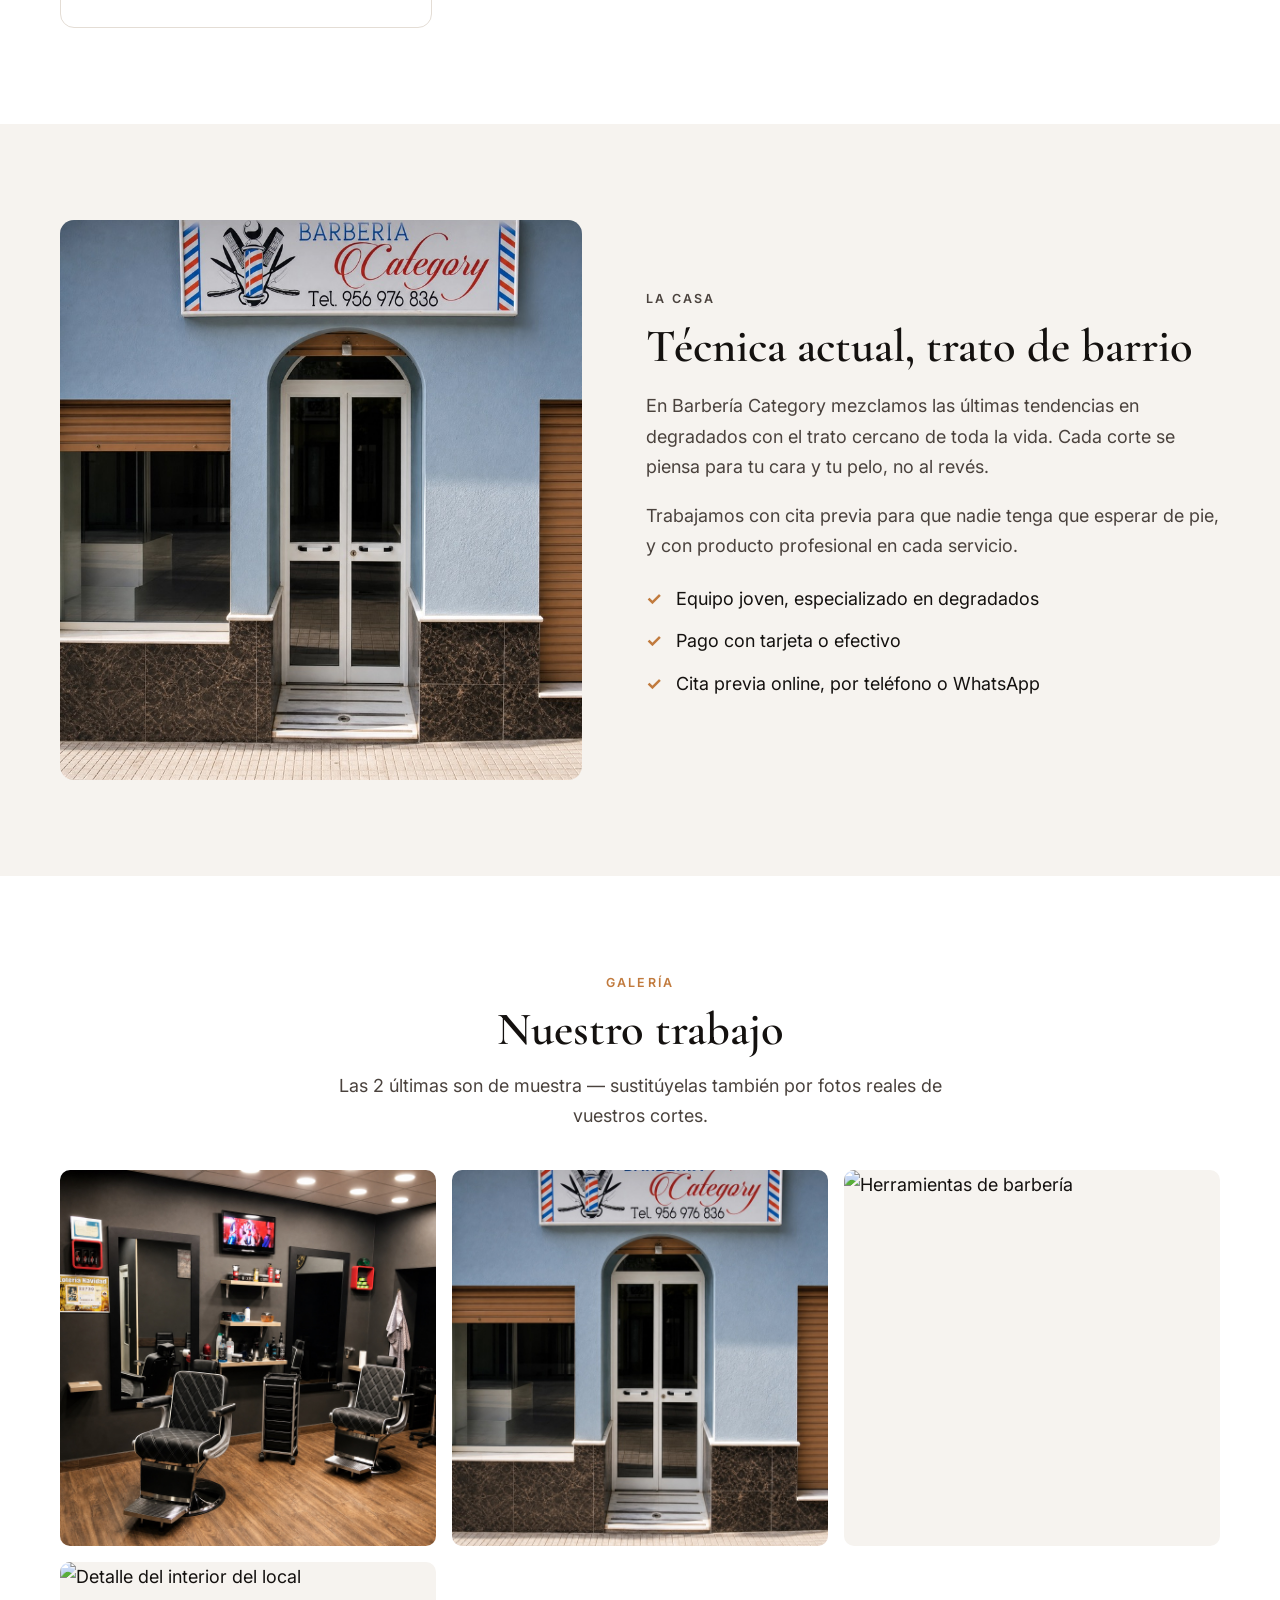
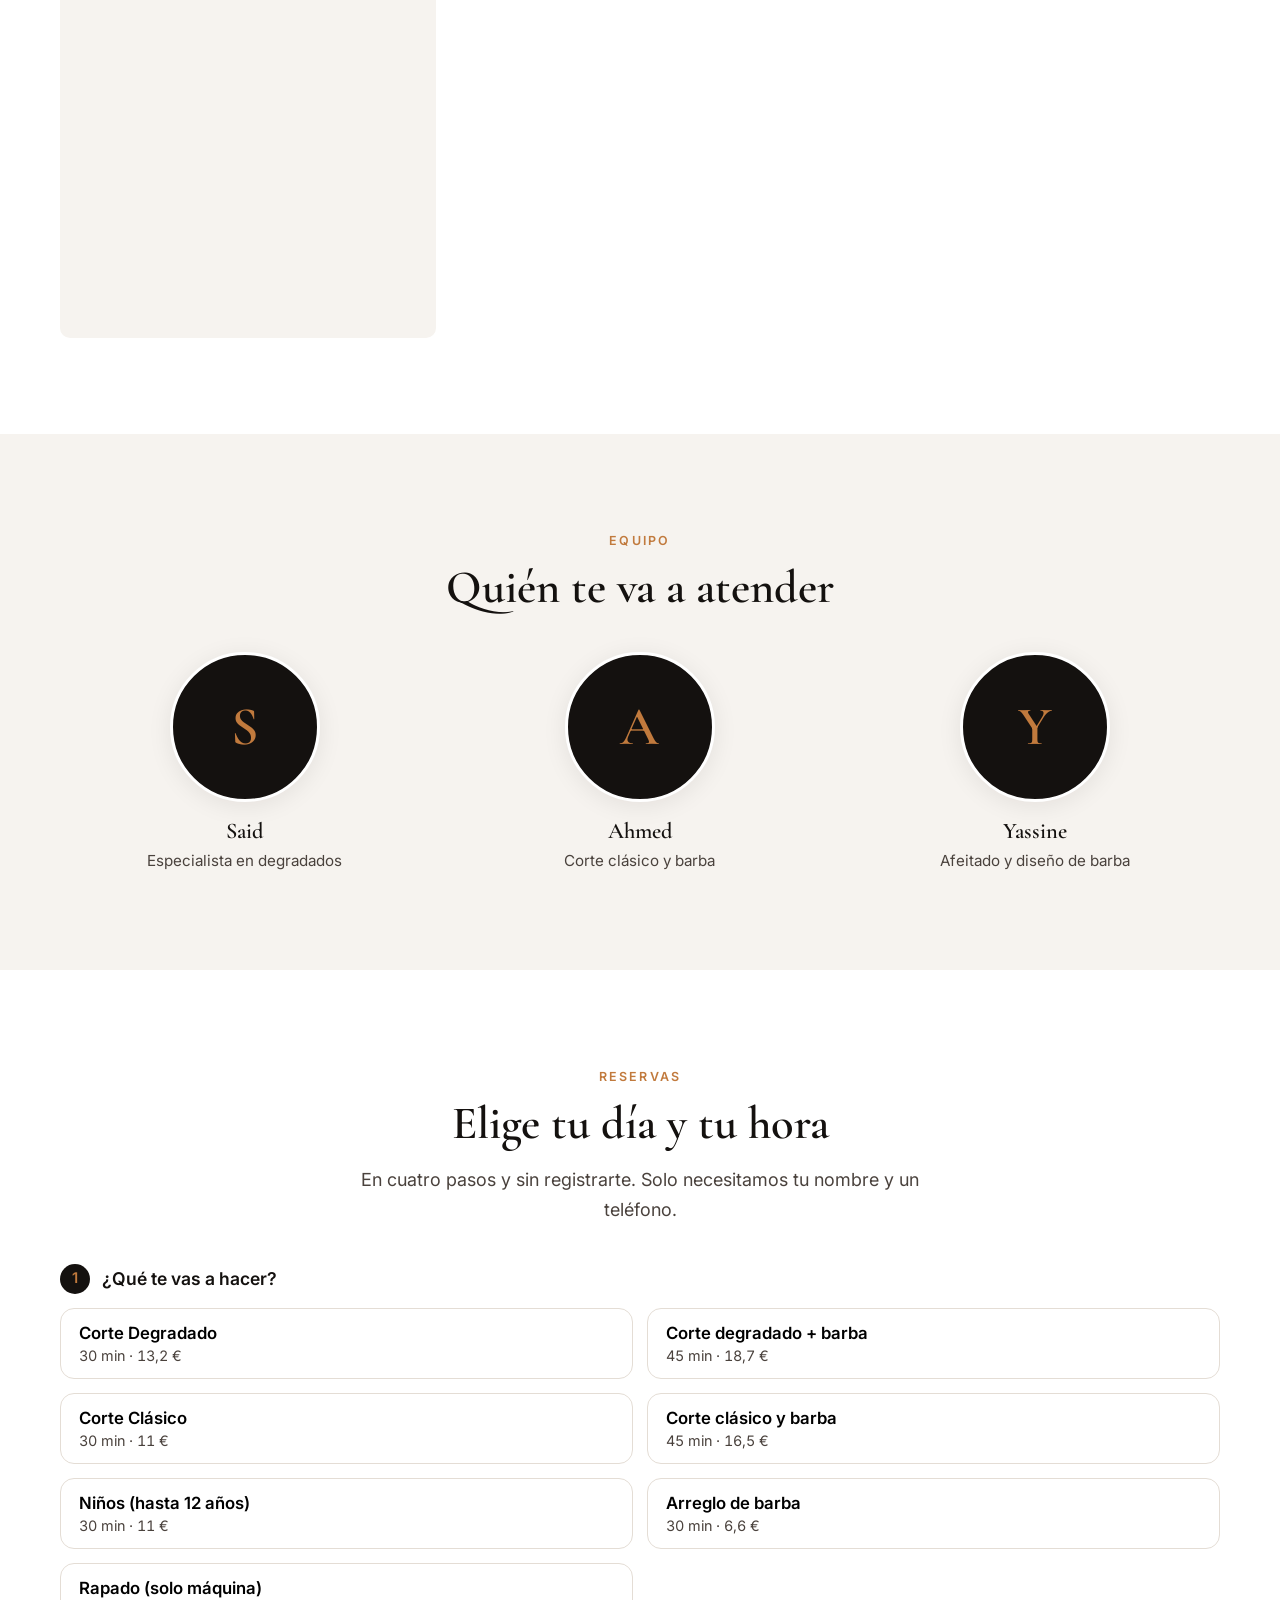
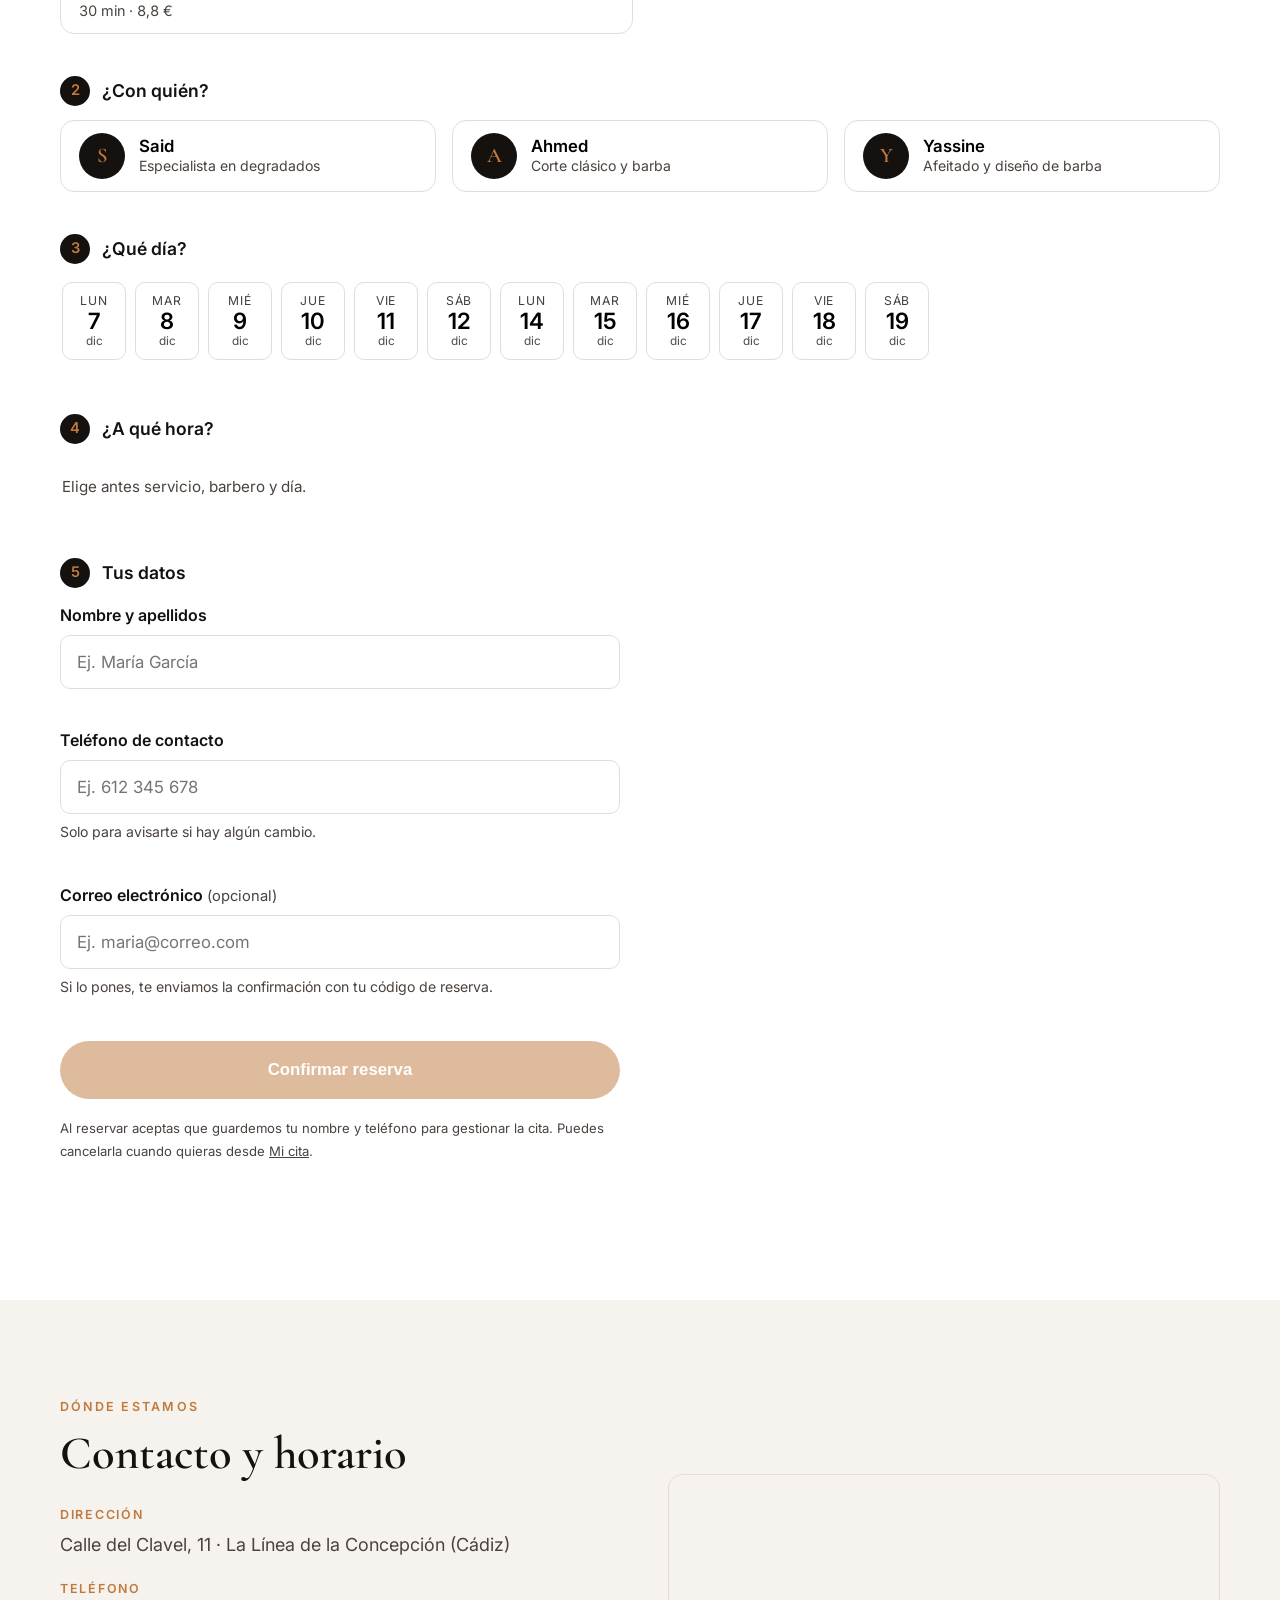
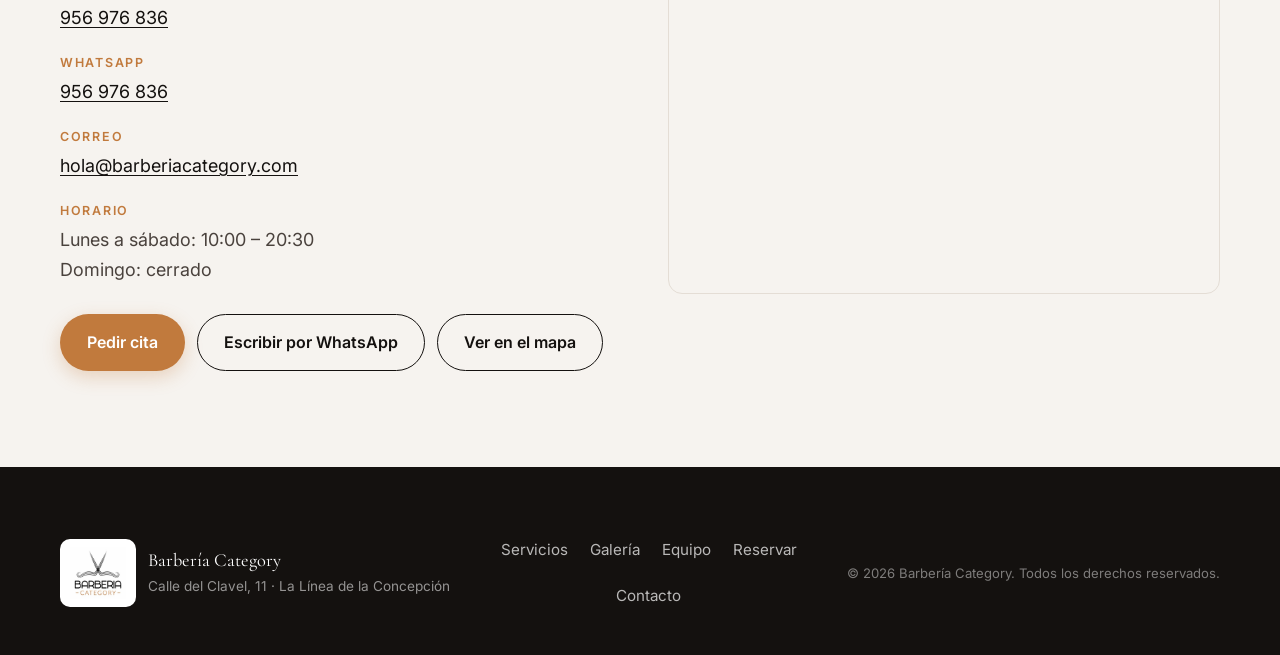
==== commit 7112735e: "fix: drop stock team photos, use initial avatars instead The Unsplash portraits weren't actually Sai" ====
--- a/demos/barberia-category/index.html
+++ b/demos/barberia-category/index.html
@@ -202,19 +202,22 @@
     </header>
 
     <div class="team">
-      <!-- IMÁGENES 9 a 11: retratos reales del equipo (recomendado 600x600px) -->
+      <!-- Sin fotos reales del equipo todavía: avatar con inicial en vez de
+           retratos de banco de imágenes que no son ellos. Cuando tengáis
+           fotos reales, sustituye el <span class="member__avatar"> por
+           <img src="..."> (recomendado 600x600px). -->
       <article class="member">
-        <img src="https://images.unsplash.com/photo-1507003211169-0a1dd7228f2d?auto=format&fit=crop&w=600&q=80" alt="Retrato de Said" loading="lazy">
+        <span class="member__avatar">S</span>
         <h3>Said</h3>
         <p>Especialista en degradados</p>
       </article>
       <article class="member">
-        <img src="https://images.unsplash.com/photo-1500648767791-00dcc994a43e?auto=format&fit=crop&w=600&q=80" alt="Retrato de Ahmed" loading="lazy">
+        <span class="member__avatar">A</span>
         <h3>Ahmed</h3>
         <p>Corte clásico y barba</p>
       </article>
       <article class="member">
-        <img src="https://images.unsplash.com/photo-1531427186611-ecfd6d936c79?auto=format&fit=crop&w=600&q=80" alt="Retrato de Yassine" loading="lazy">
+        <span class="member__avatar">Y</span>
         <h3>Yassine</h3>
         <p>Afeitado y diseño de barba</p>
       </article>
--- a/demos/barberia-category/styles.css
+++ b/demos/barberia-category/styles.css
@@ -279,6 +279,17 @@
 .member img{
   width:150px; height:150px; margin:0 auto 16px;
   border-radius:50%; object-fit:cover;
+  border:3px solid var(--paper);
+  box-shadow:var(--shadow);
+}
+/* Avatar con inicial: para cuando no hay foto real del equipo todavía.
+   Mismo lenguaje visual que .barber__avatar en el paso 2 de la reserva. */
+.member__avatar{
+  width:150px; height:150px; margin:0 auto 16px;
+  display:grid; place-items:center;
+  background:var(--ink); color:var(--gold);
+  font-family:var(--font-title); font-size:3.4rem; font-weight:600;
+  border-radius:50%;
   border:3px solid var(--paper);
   box-shadow:var(--shadow);
 }
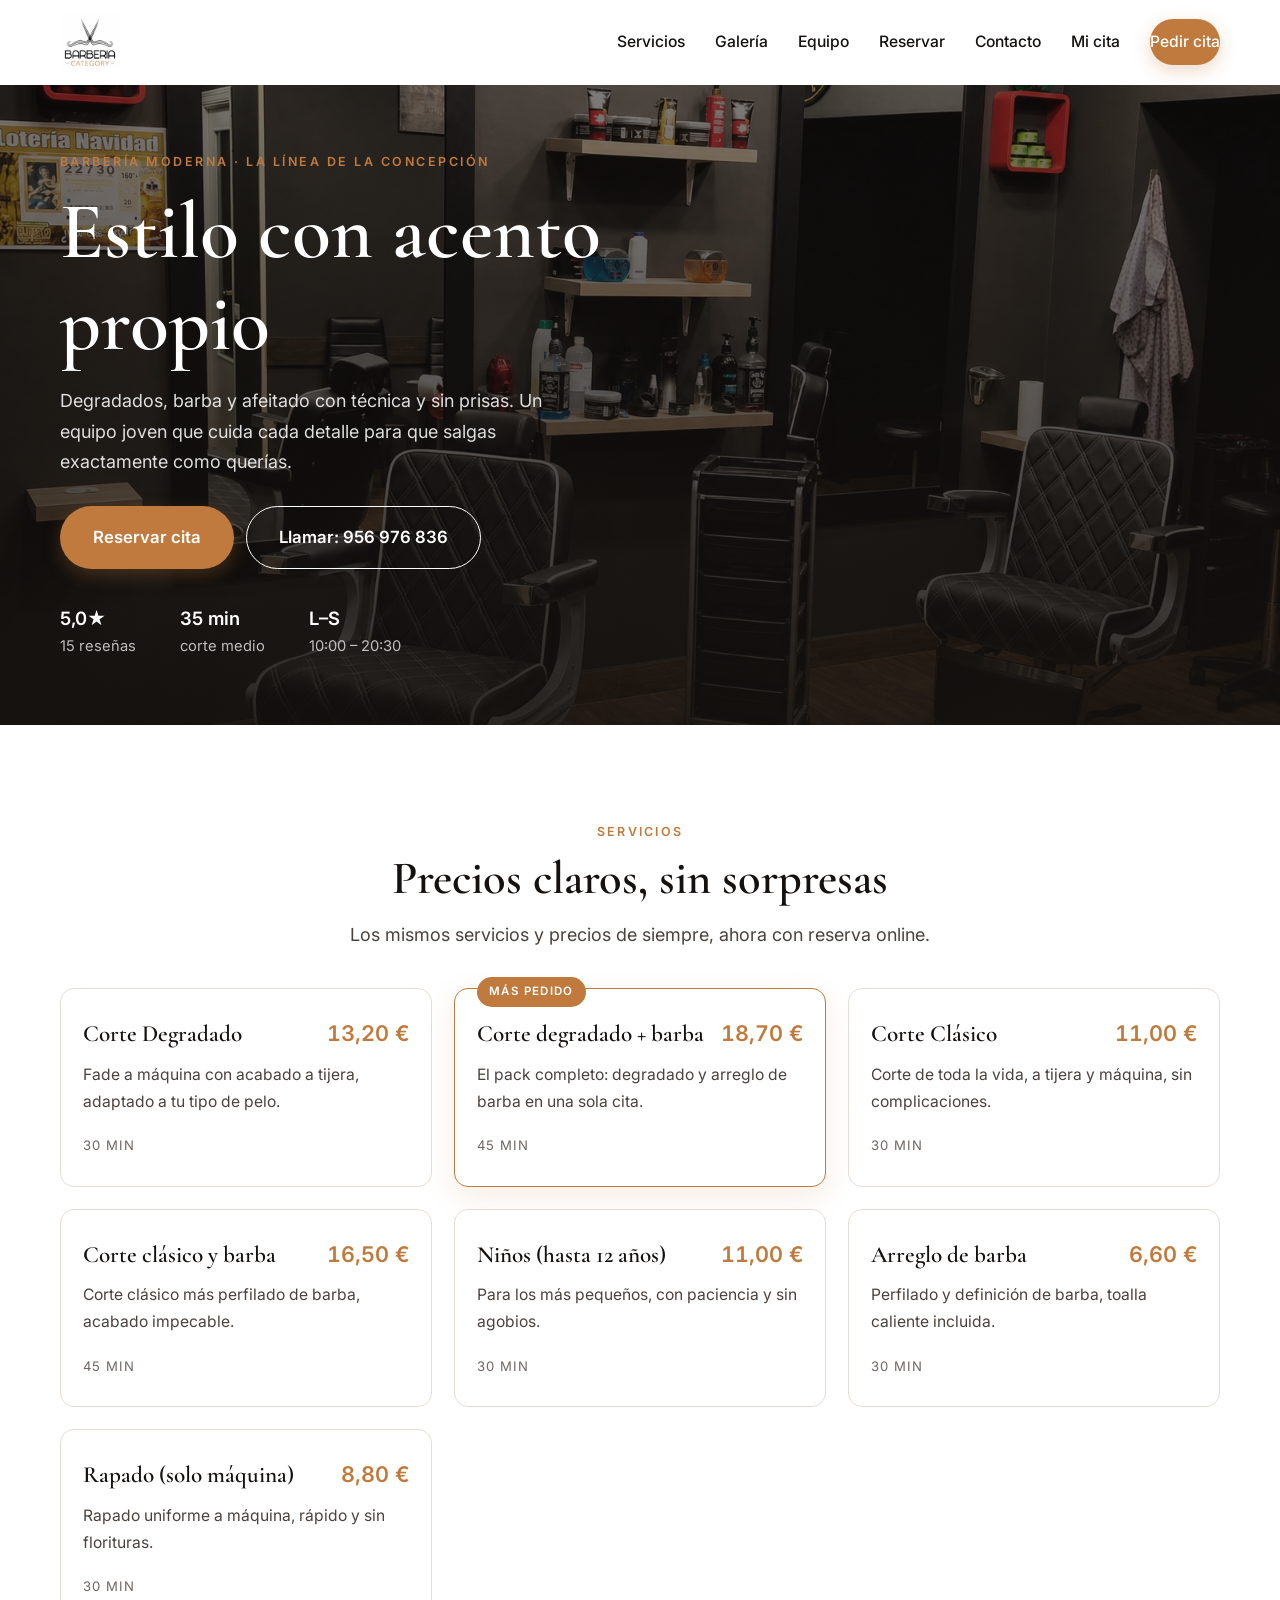
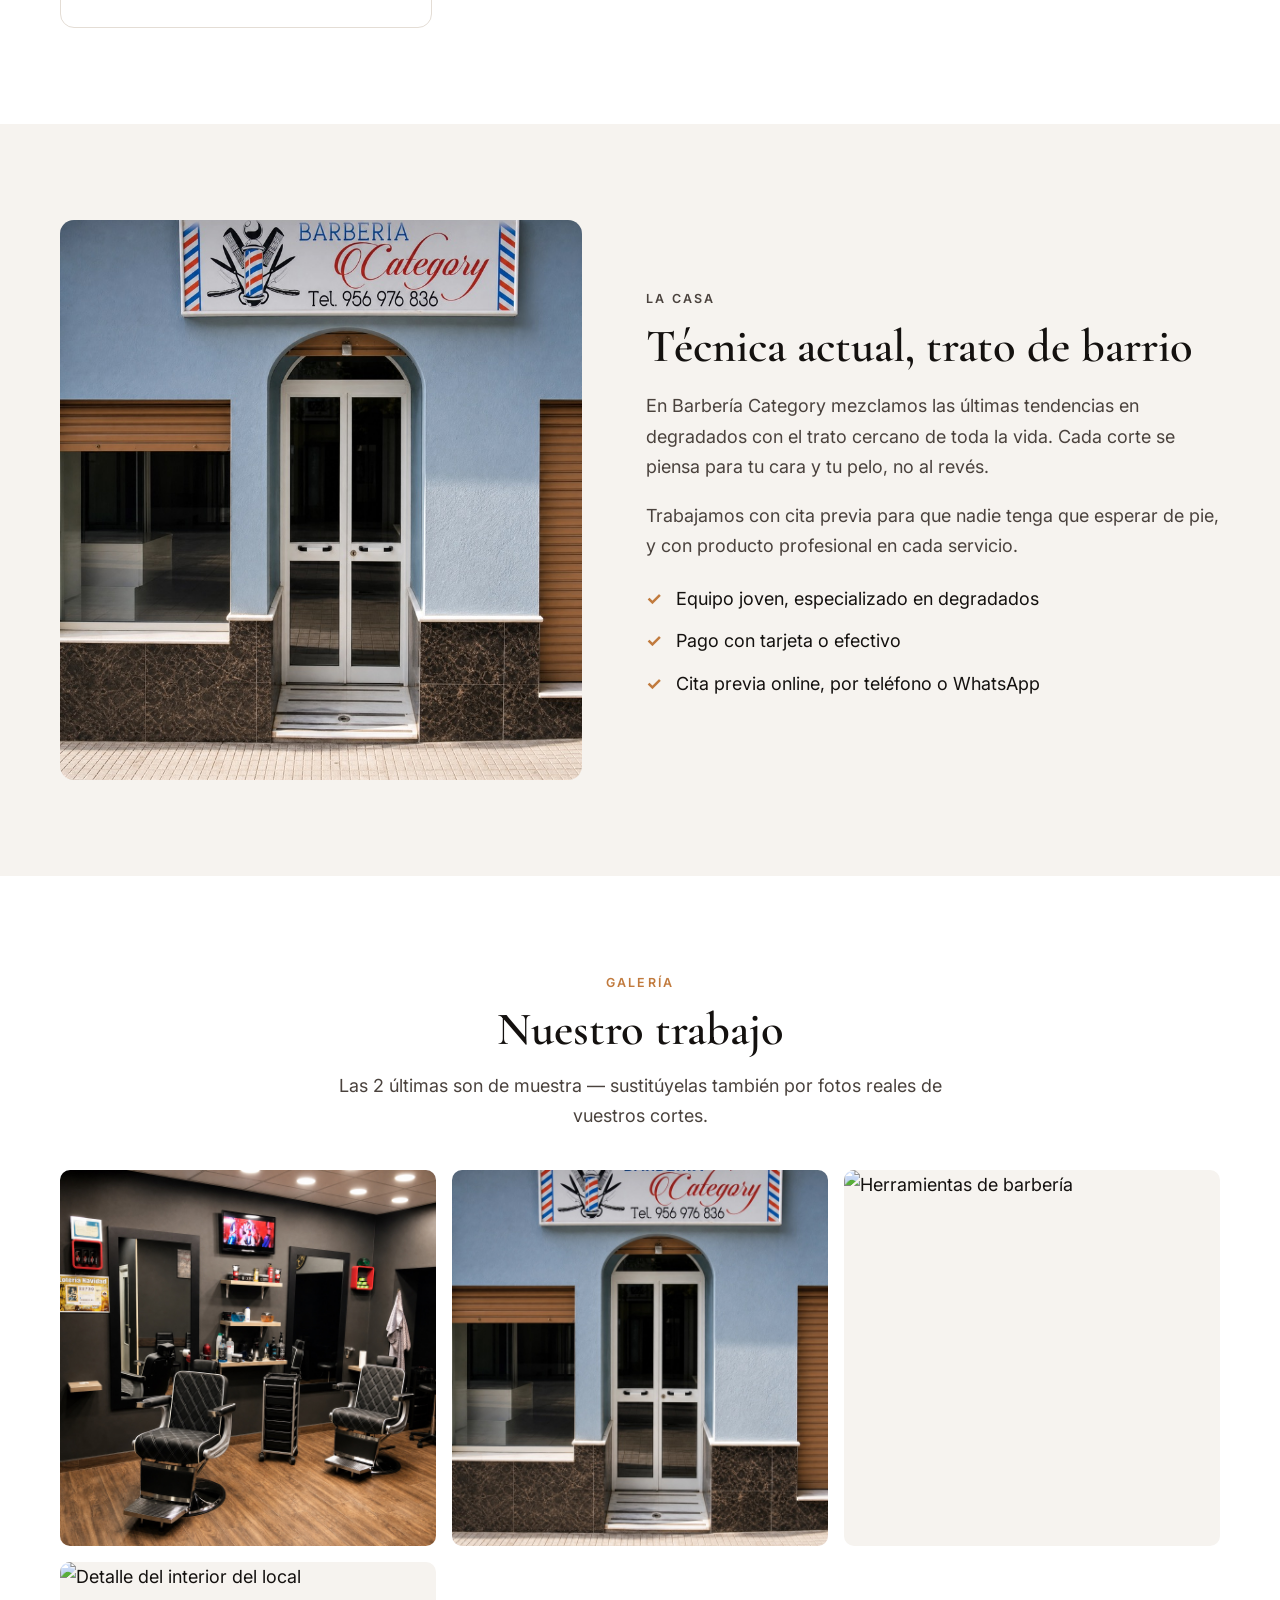
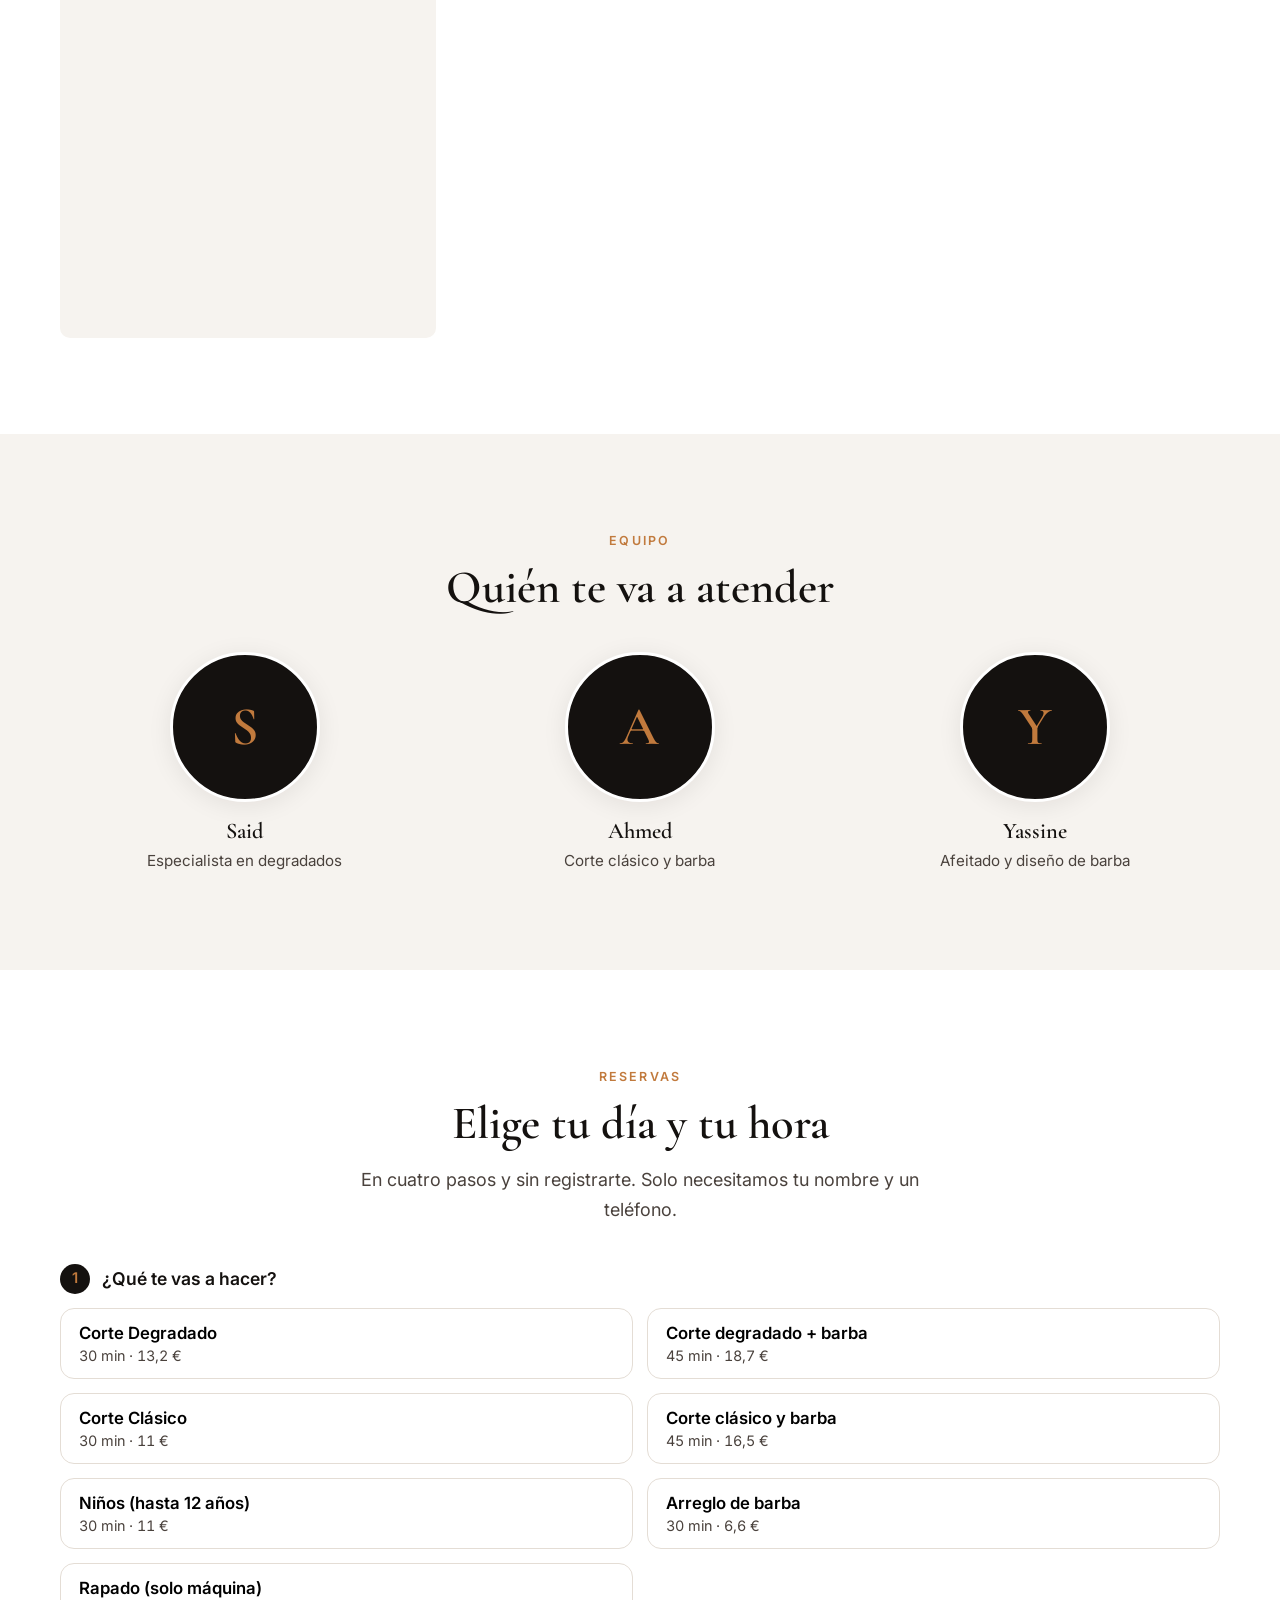
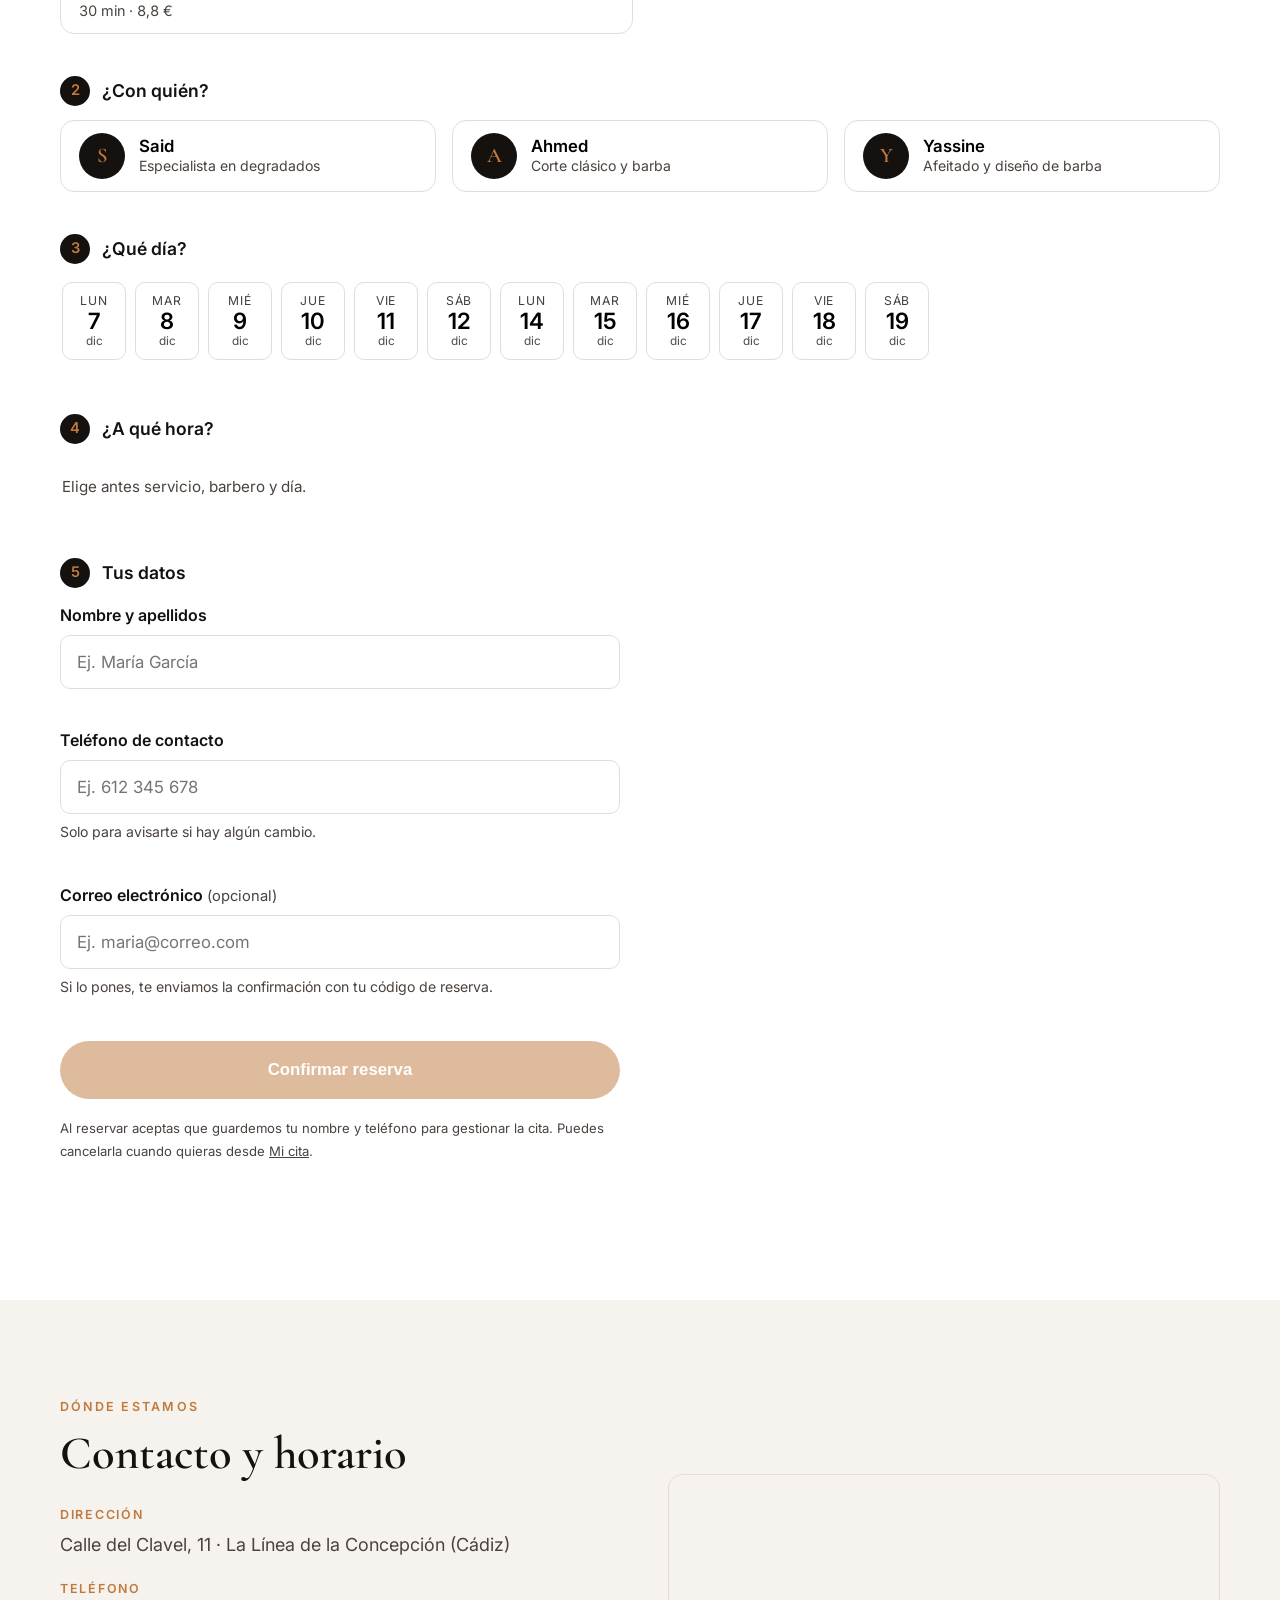
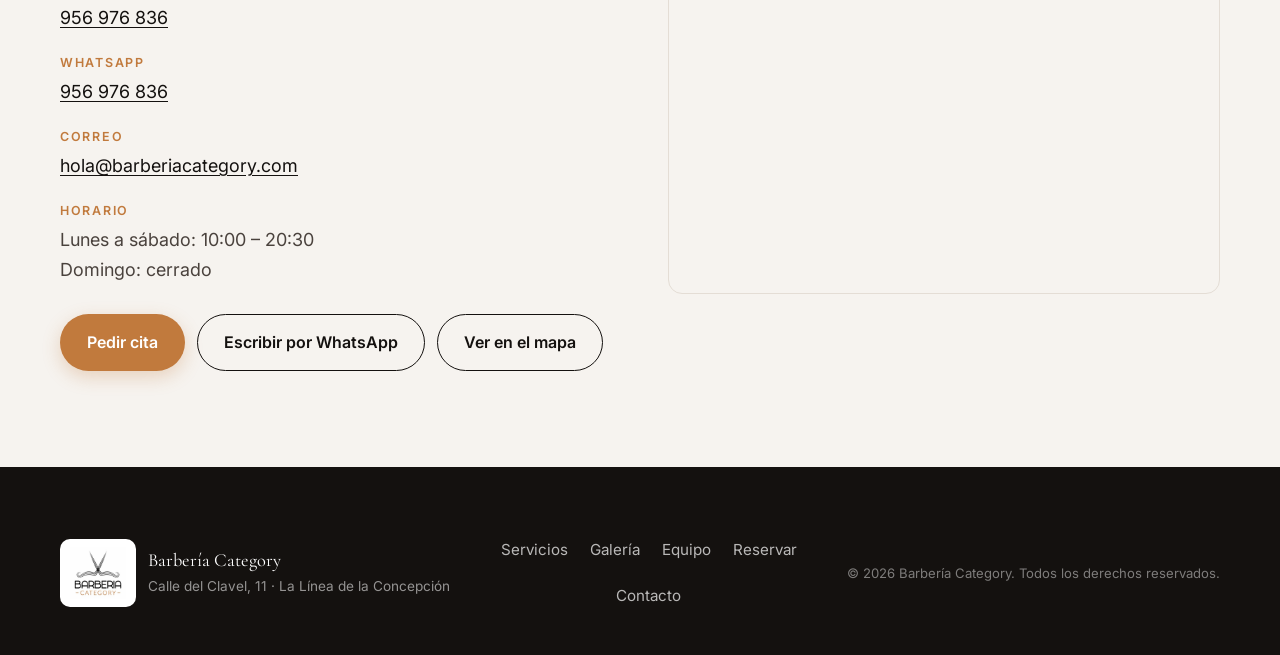
==== commit 59c5dc28: "feat: show the real logo in the header Replaces the "C" mark + typed wordmark with the actual logo i" ====
--- a/demos/barberia-category/index.html
+++ b/demos/barberia-category/index.html
@@ -16,8 +16,7 @@
 <header class="header" id="header">
   <div class="container header__inner">
     <a href="#inicio" class="logo">
-      <span class="logo__mark">C</span>
-      <span class="logo__text">Barbería<strong>Category</strong></span>
+      <img class="logo__img" src="images/logo.jpg" alt="Barbería Category">
     </a>
 
     <nav class="nav" id="nav">
--- a/demos/barberia-category/styles.css
+++ b/demos/barberia-category/styles.css
@@ -119,6 +119,9 @@
 }
 .logo__text{ font-family:var(--font-title); font-size:1.2rem; letter-spacing:.01em; }
 .logo__text strong{ font-weight:600; color:var(--gold); }
+/* Logotipo real en la cabecera: fondo blanco del archivo, se mezcla bien
+   con el header (blanco translúcido), a diferencia del pie oscuro. */
+.logo__img{ height:44px; width:auto; display:block; }
 
 /* Navegación: fuera de pantalla en móvil */
 .nav{
@@ -717,6 +720,7 @@
 
   .header__inner{ min-height:84px; }
   .logo__text{ font-size:1.35rem; }
+  .logo__img{ height:56px; }
 
   .hero{ align-items:center; min-height:640px; padding:0; }
   .hero__facts{ gap:44px; }
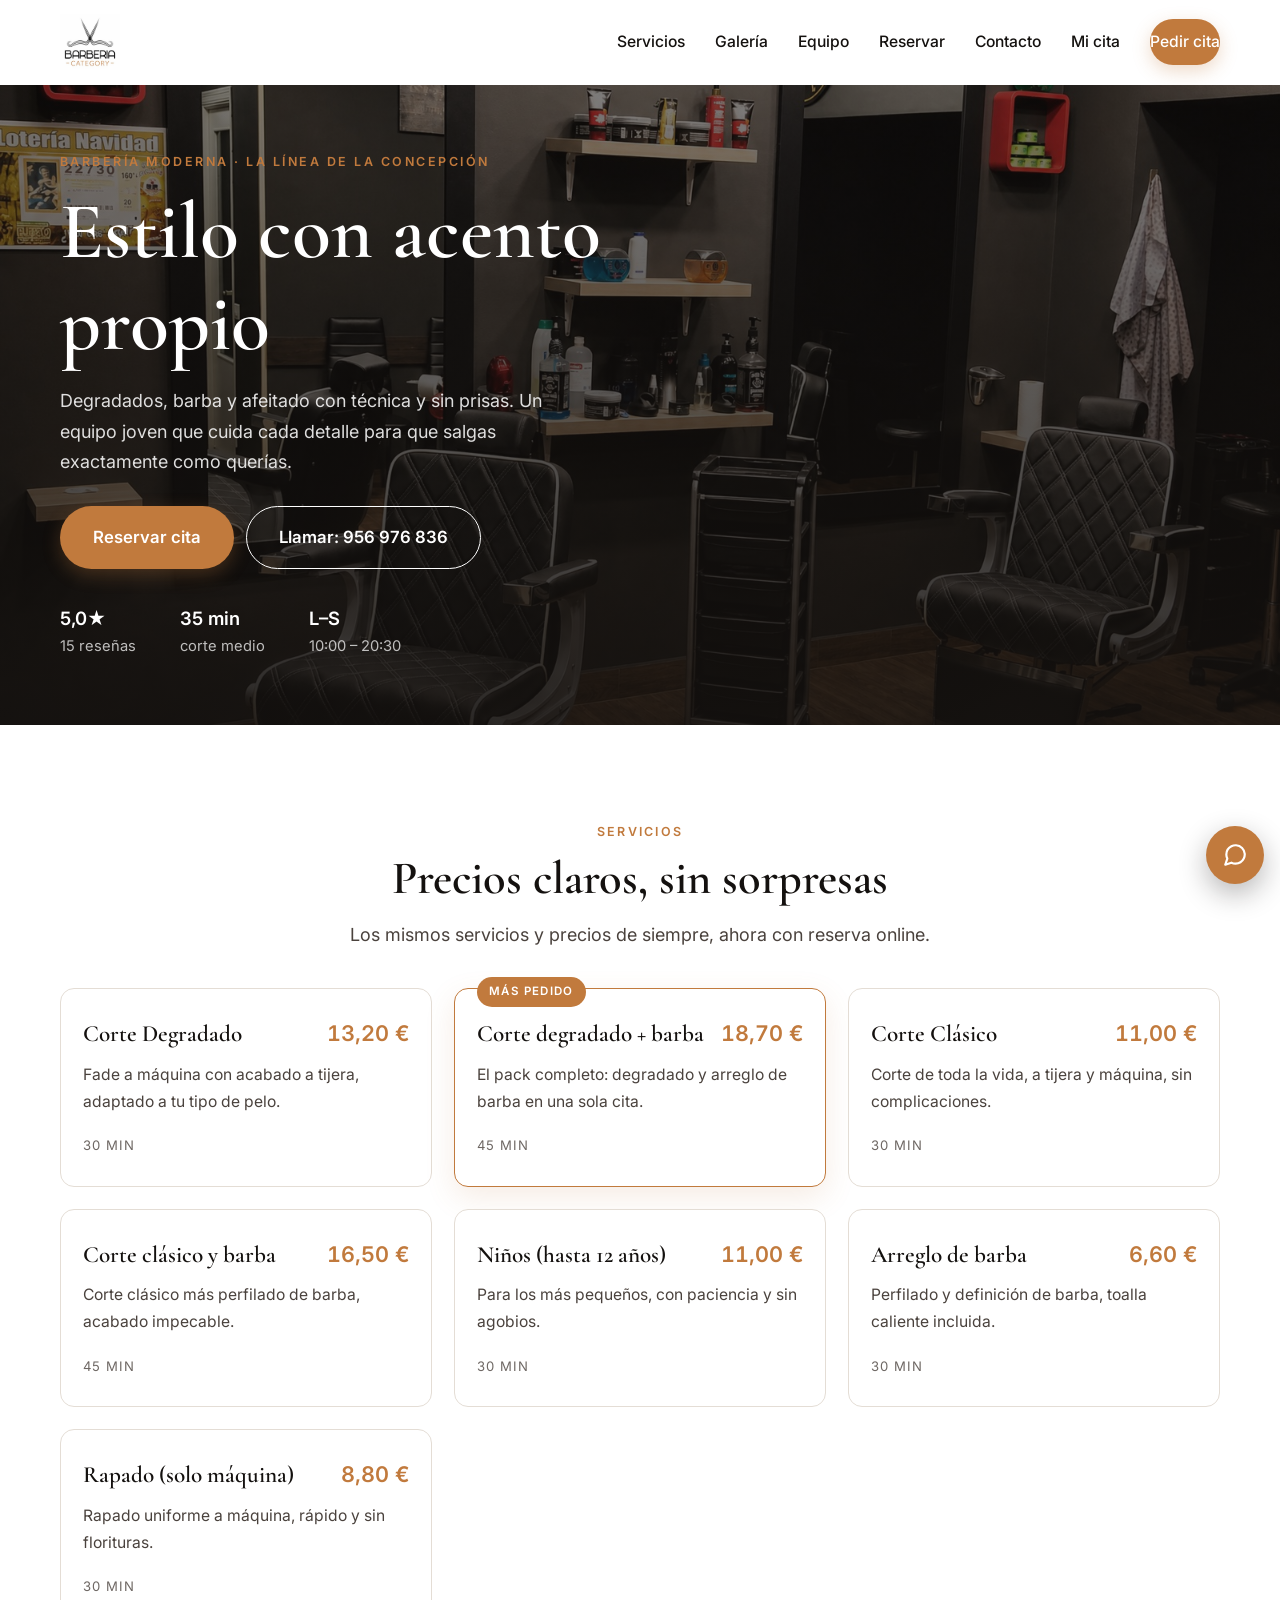
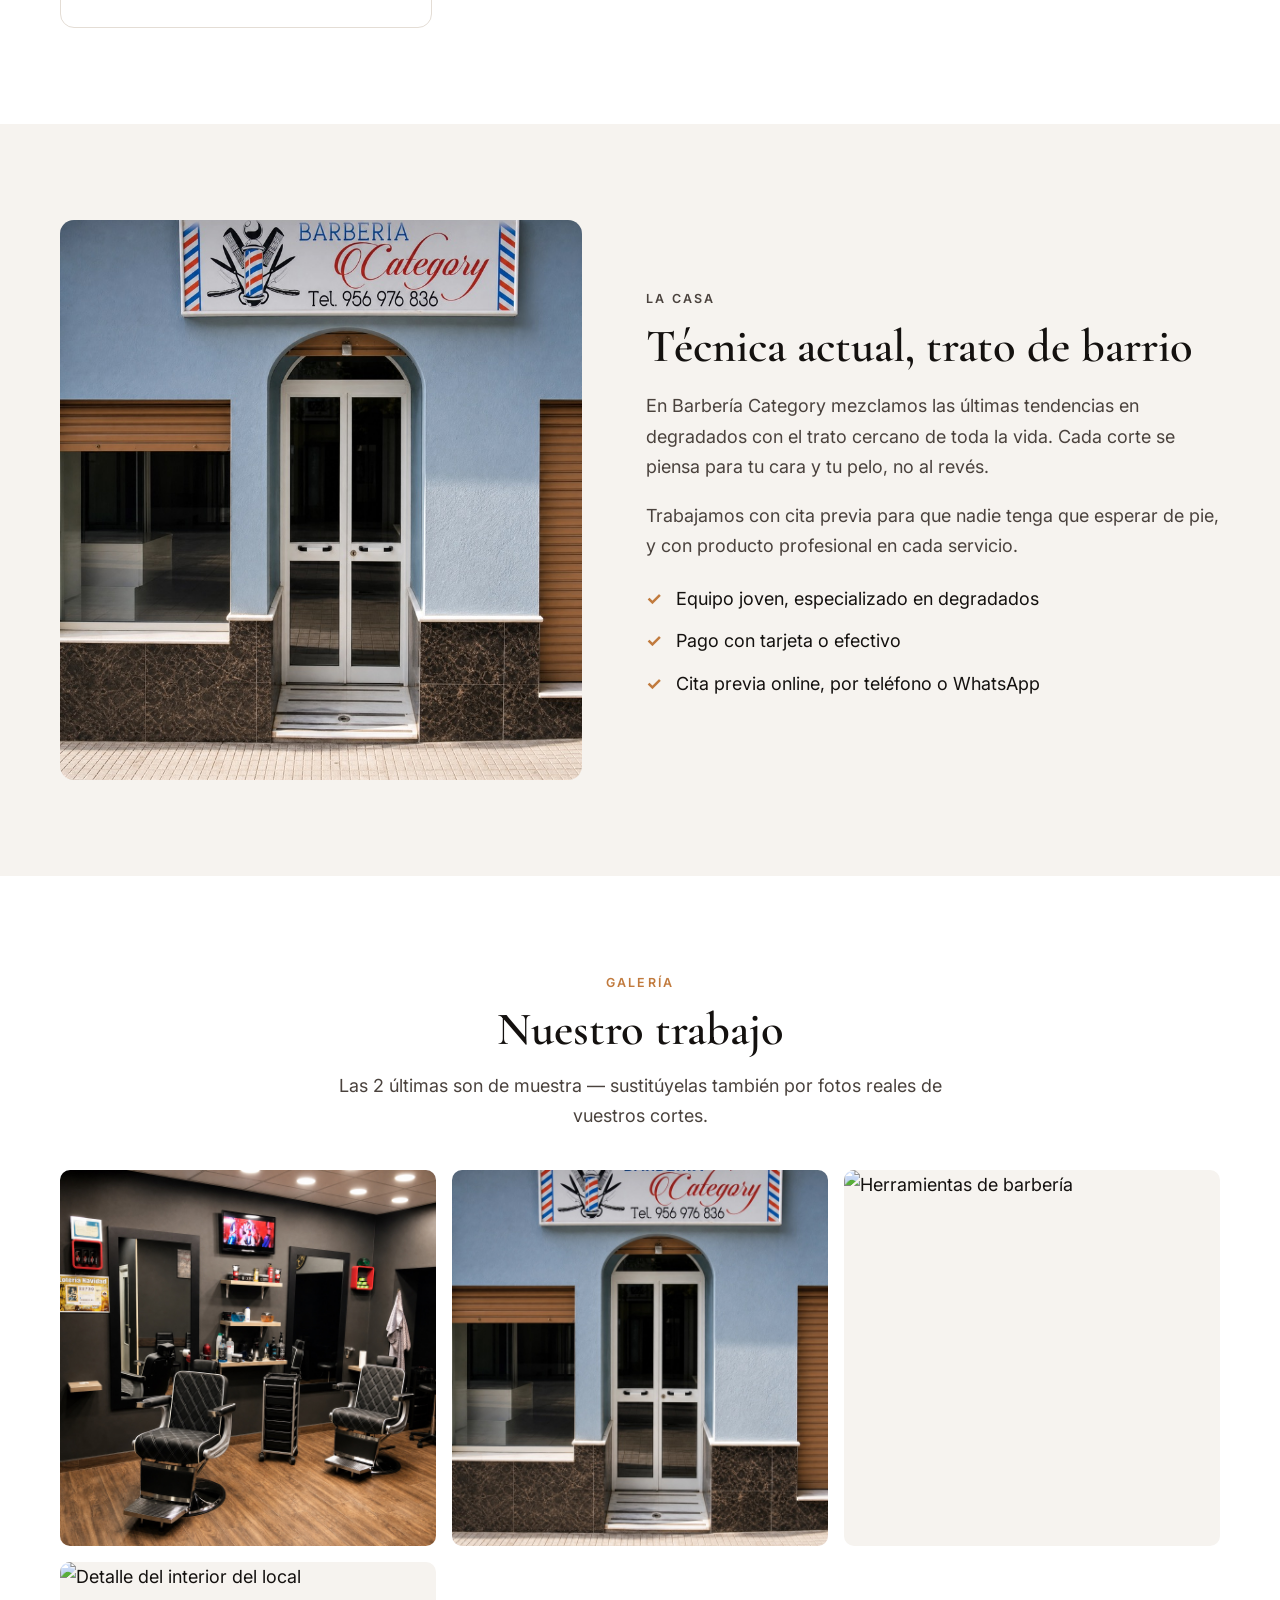
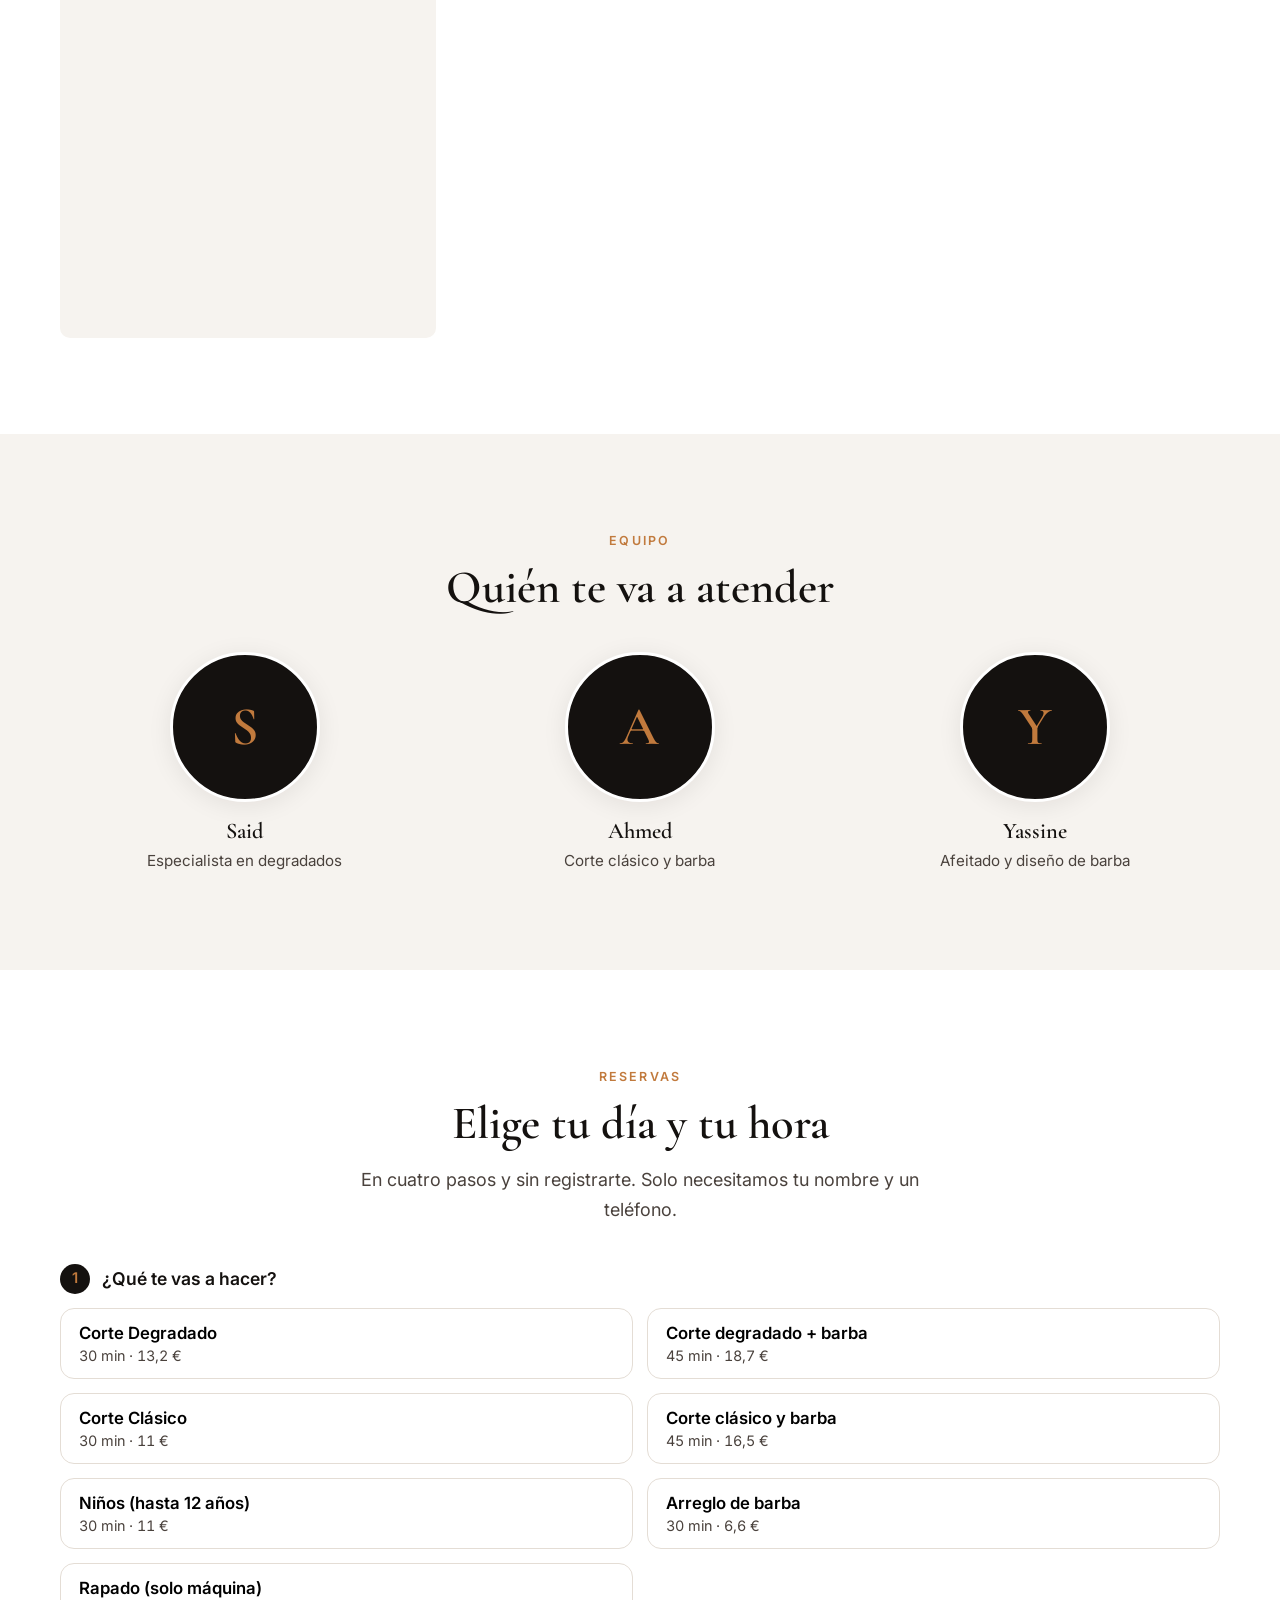
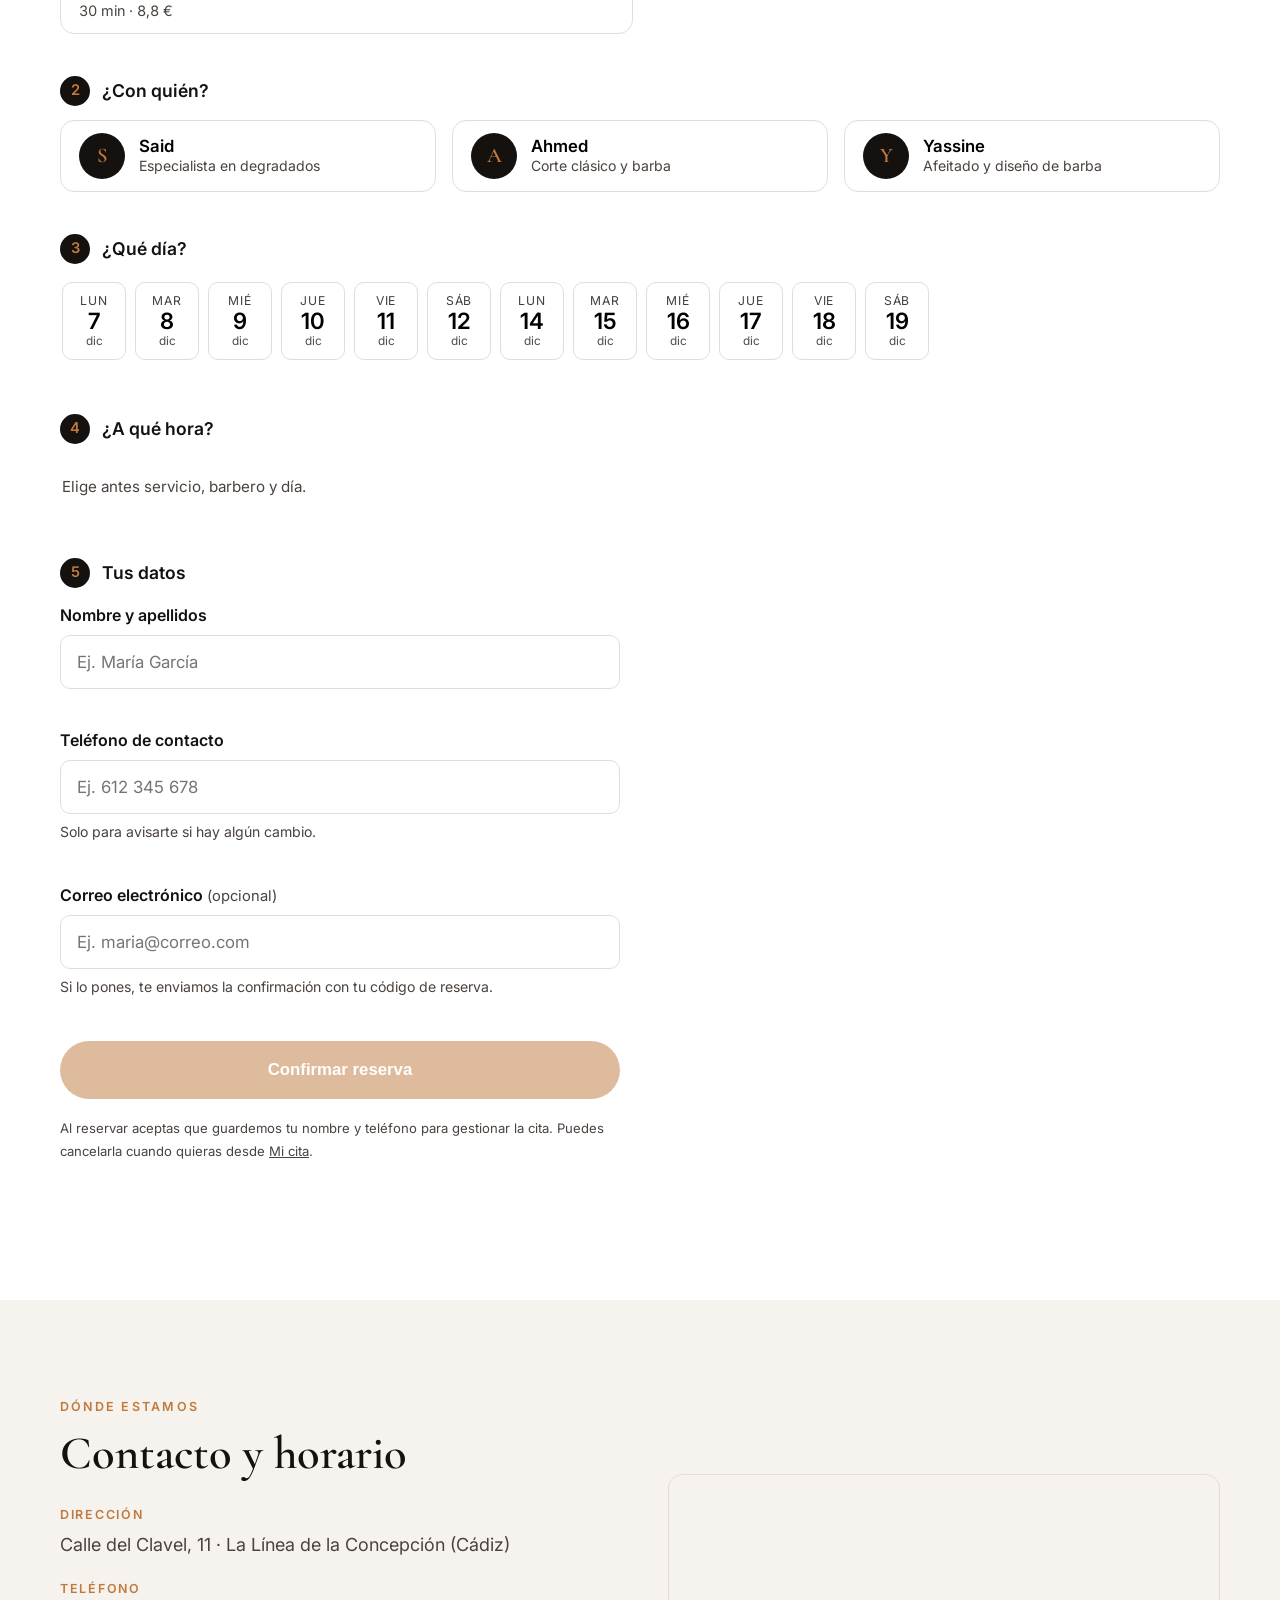
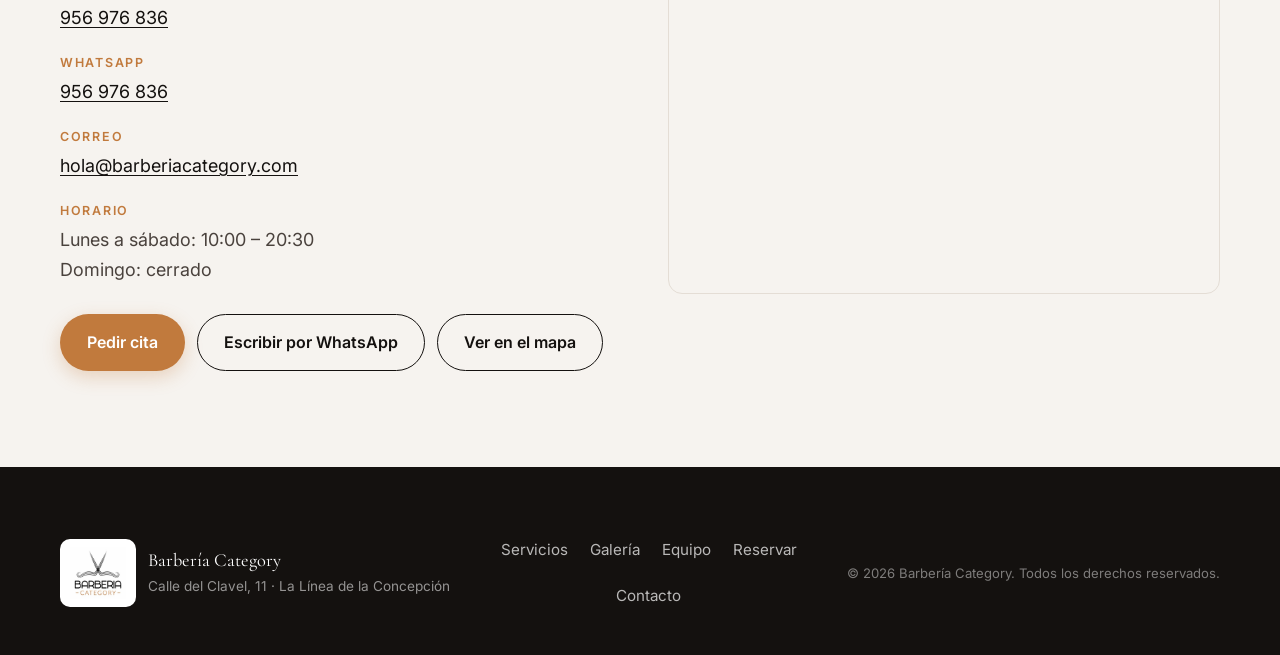
==== commit ae2e6d5f: "feat: add placeholder chatbot icon to Barbería Category demo Purely visual floating button (no n8n w" ====
--- a/demos/barberia-category/index.html
+++ b/demos/barberia-category/index.html
@@ -427,6 +427,15 @@
 <!-- Botón fijo de reserva en móvil -->
 <a href="#reservar" class="sticky-cta">Pedir cita</a>
 
+<!-- Icono de chatbot: de momento solo visual, sin webhook de n8n conectado
+     todavía (ver el caso real en la demo de Barbería Domínguez). -->
+<button type="button" class="chat-fab" aria-label="Chat (próximamente)">
+  <svg viewBox="0 0 24 24" width="26" height="26" fill="none" stroke="currentColor"
+       stroke-width="2" stroke-linecap="round" stroke-linejoin="round">
+    <path d="M21 11.5a8.38 8.38 0 0 1-.9 3.8 8.5 8.5 0 0 1-7.6 4.7 8.38 8.38 0 0 1-3.8-.9L3 21l1.9-5.7a8.38 8.38 0 0 1-.9-3.8 8.5 8.5 0 0 1 4.7-7.6 8.38 8.38 0 0 1 3.8-.9h.5a8.48 8.48 0 0 1 8 8v.5z"/>
+  </svg>
+</button>
+
 <script>
   // Menú móvil
   const burger = document.getElementById('burger');
--- a/demos/barberia-category/styles.css
+++ b/demos/barberia-category/styles.css
@@ -672,6 +672,24 @@
   transform:translateY(140%);
   opacity:0;
   pointer-events:none;
+}
+
+/* ---------- Icono de chatbot (marcador visual, sin webhook aún) ---------- */
+.chat-fab{
+  position:fixed; z-index:45;
+  right:16px; bottom:16px;
+  width:58px; height:58px;
+  display:grid; place-items:center;
+  background:var(--gold); color:#fff;
+  border:0; border-radius:50%;
+  box-shadow:0 10px 28px rgba(20,17,15,.3);
+  cursor:pointer;
+  transition:transform .2s ease, background .2s ease;
+}
+.chat-fab:hover{ background:var(--gold-dark); transform:scale(1.06); }
+/* En móvil, deja sitio a la barra fija "Pedir cita" */
+@media (max-width:959px){
+  .chat-fab{ bottom:84px; }
 }
 
 /* =========================================================
